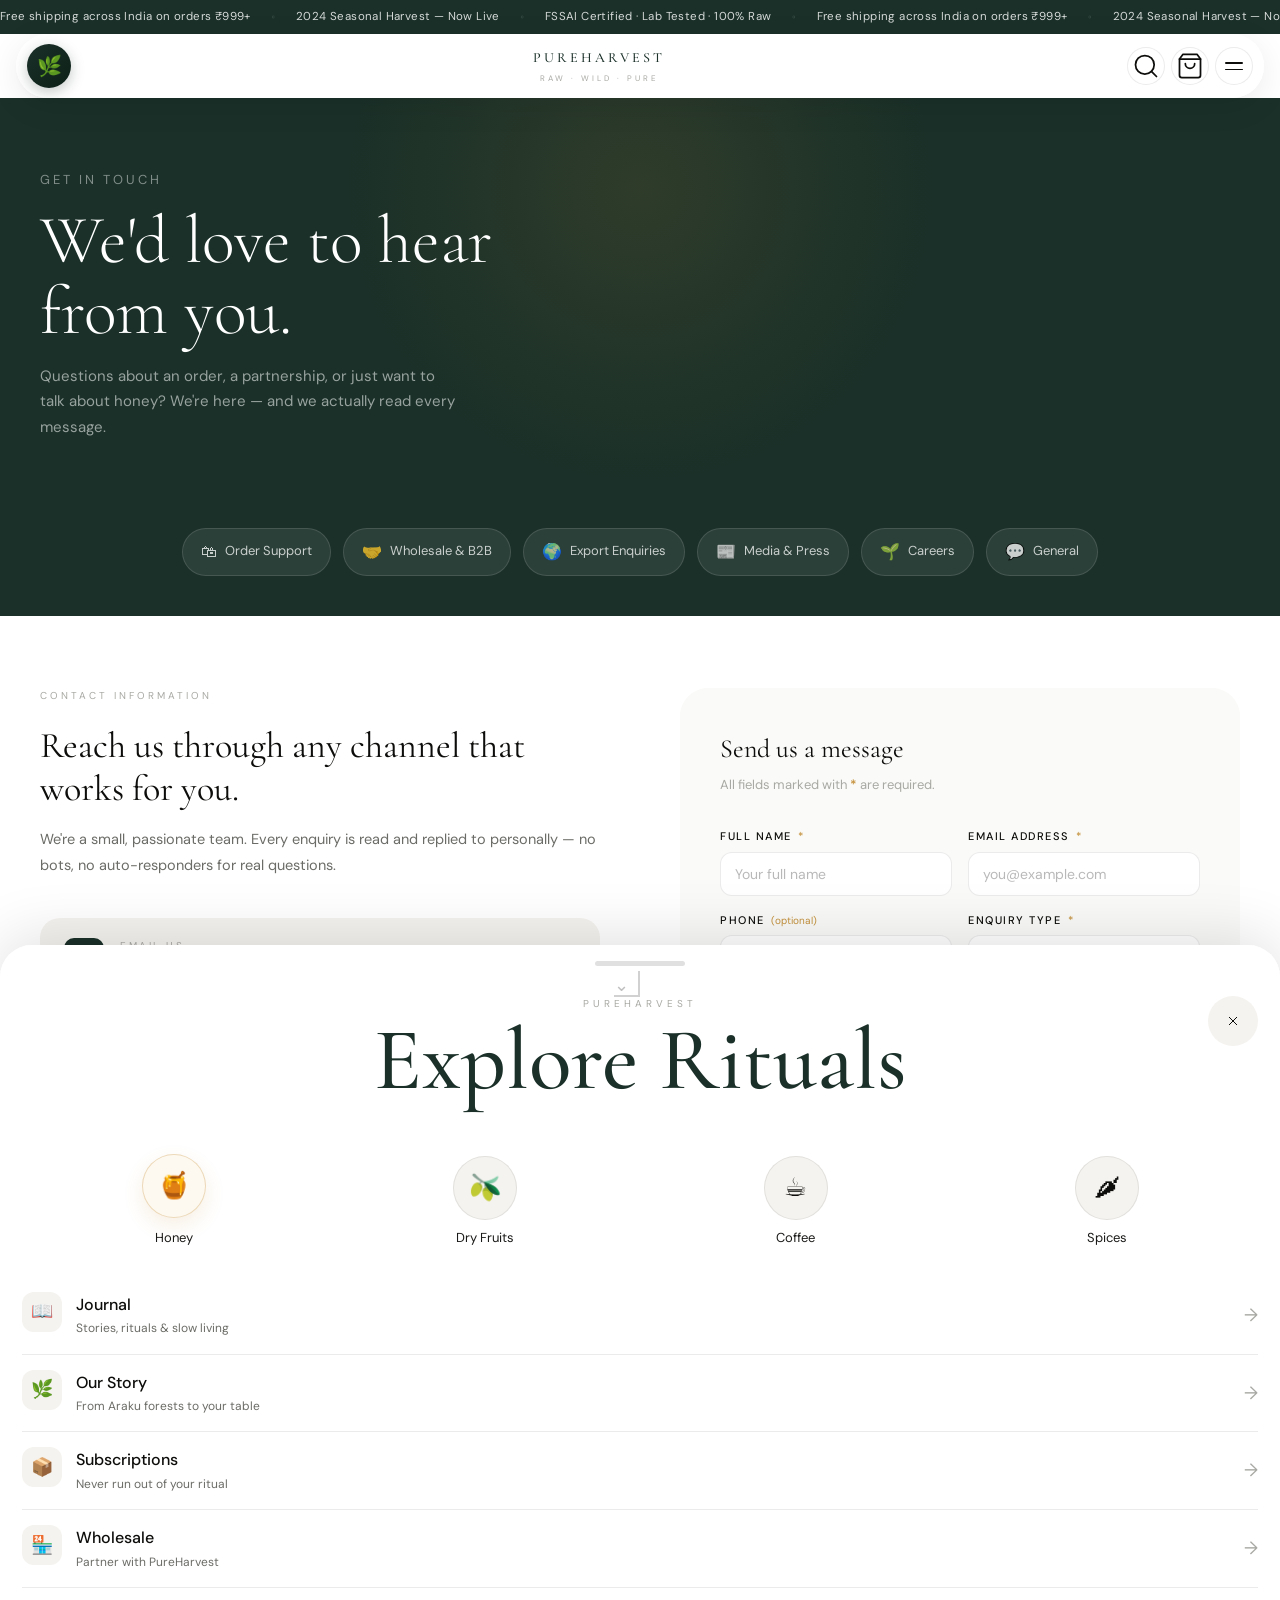
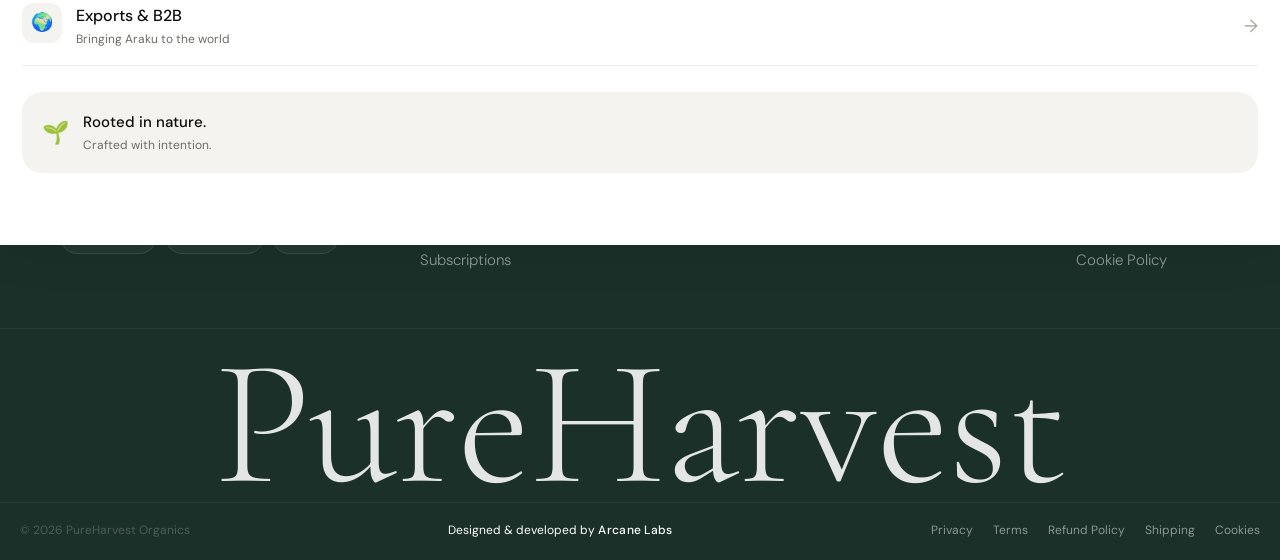
==== contact.html @ 2a529d3b "Add legal pages, contact page, and cookie policy with updated footer navigation - Added four compreh" ====
<!DOCTYPE html>
<html lang="en">
<head>
  <meta charset="UTF-8" />
  <meta name="viewport" content="width=device-width, initial-scale=1.0" />
  <title>Contact Us — PureHarvest Organics</title>
  <link rel="preconnect" href="https://fonts.googleapis.com" />
  <link rel="preconnect" href="https://fonts.gstatic.com" crossorigin />
  <link href="https://fonts.googleapis.com/css2?family=Cormorant+Garamond:ital,wght@0,300;0,400;0,500;0,600;1,300;1,400;1,500&family=DM+Sans:opsz,wght@9..40,300;9..40,400;9..40,500&display=swap" rel="stylesheet" />
  <link rel="stylesheet" href="style.css" />
  <style>
    /* ── Contact Page Styles ─────────────── */
    .contact-hero {
      background: var(--forest);
      padding: 72px 20px 0;
      overflow: hidden;
      position: relative;
    }
    .contact-hero::before {
      content: '';
      position: absolute;
      bottom: 0; left: 50%; transform: translateX(-50%);
      width: 600px; height: 600px;
      background: radial-gradient(circle, rgba(196,144,58,0.12) 0%, transparent 70%);
      pointer-events: none;
    }
    .contact-hero-inner {
      max-width: 580px;
      position: relative;
      z-index: 1;
    }
    .contact-hero-inner .eyebrow { color: rgba(255,255,255,0.45); margin-bottom: 14px; }
    .contact-hero-title {
      font-family: var(--serif);
      font-size: clamp(40px, 6vw, 68px);
      font-weight: 300;
      color: #fff;
      line-height: 1.05;
      margin-bottom: 16px;
    }
    .contact-hero-sub {
      font-size: 15px;
      color: rgba(255,255,255,0.55);
      line-height: 1.7;
      max-width: 420px;
      margin-bottom: 48px;
    }

    /* ── Body ──────────────────────────── */
    .contact-body {
      background: var(--white);
      padding: 72px 20px 100px;
    }
    .contact-layout {
      display: grid;
      grid-template-columns: 1fr 1fr;
      gap: 80px;
      align-items: start;
    }
    @media (max-width: 860px) {
      .contact-layout { grid-template-columns: 1fr; gap: 52px; }
    }

    /* ── Info Panel ────────────────────── */
    .contact-info { }
    .contact-info-label {
      font-size: 10px;
      letter-spacing: 3px;
      text-transform: uppercase;
      color: var(--muted);
      margin-bottom: 20px;
      font-family: var(--sans);
    }
    .contact-info-title {
      font-family: var(--serif);
      font-size: clamp(26px, 3.5vw, 36px);
      font-weight: 400;
      color: var(--dark);
      line-height: 1.2;
      margin-bottom: 16px;
    }
    .contact-info-desc {
      font-size: 14.5px;
      color: var(--gray);
      line-height: 1.8;
      margin-bottom: 40px;
    }

    .contact-cards { display: flex; flex-direction: column; gap: 16px; }
    .contact-card {
      display: flex;
      gap: 16px;
      align-items: flex-start;
      background: var(--warm);
      border-radius: var(--r-md);
      padding: 20px 24px;
    }
    .contact-card-icon {
      width: 40px; height: 40px;
      background: var(--forest);
      border-radius: 10px;
      display: flex; align-items: center; justify-content: center;
      font-size: 18px;
      flex-shrink: 0;
    }
    .contact-card-body { }
    .contact-card-label {
      font-size: 10px;
      letter-spacing: 2.5px;
      text-transform: uppercase;
      color: var(--muted);
      font-family: var(--sans);
      margin-bottom: 4px;
    }
    .contact-card-value {
      font-size: 14px;
      color: var(--dark);
      font-weight: 500;
      line-height: 1.5;
    }
    .contact-card-value a { color: var(--forest); }
    .contact-card-value a:hover { text-decoration: underline; }
    .contact-card-note {
      font-size: 12px;
      color: var(--muted);
      margin-top: 2px;
    }

    .contact-response-note {
      margin-top: 28px;
      padding: 16px 20px;
      background: rgba(196,144,58,0.08);
      border-left: 3px solid var(--honey);
      border-radius: 0 var(--r-sm) var(--r-sm) 0;
    }
    .contact-response-note p {
      font-size: 13px;
      color: var(--dark);
      line-height: 1.6;
    }

    /* ── Form Panel ────────────────────── */
    .contact-form-wrap {
      background: var(--off-white);
      border-radius: var(--r-lg);
      padding: 40px 40px;
    }
    @media (max-width: 520px) { .contact-form-wrap { padding: 28px 20px; } }

    .contact-form-title {
      font-family: var(--serif);
      font-size: 26px;
      font-weight: 400;
      color: var(--dark);
      margin-bottom: 6px;
    }
    .contact-form-subtitle {
      font-size: 13px;
      color: var(--muted);
      margin-bottom: 32px;
    }

    .form-row { display: grid; grid-template-columns: 1fr 1fr; gap: 16px; }
    @media (max-width: 520px) { .form-row { grid-template-columns: 1fr; } }

    .form-group { display: flex; flex-direction: column; gap: 6px; margin-bottom: 16px; }
    .form-group:last-of-type { margin-bottom: 0; }
    .form-label {
      font-size: 11px;
      letter-spacing: 1.5px;
      text-transform: uppercase;
      color: var(--dark);
      font-family: var(--sans);
      font-weight: 500;
    }
    .form-label span { color: var(--honey); margin-left: 2px; }
    .form-optional {
      font-size: 10px;
      color: var(--muted);
      text-transform: none;
      letter-spacing: 0;
      margin-left: 4px;
      font-weight: 400;
    }

    .form-input,
    .form-select,
    .form-textarea {
      width: 100%;
      background: #fff;
      border: 1.5px solid var(--border);
      border-radius: var(--r-sm);
      padding: 12px 14px;
      font-family: var(--sans);
      font-size: 14px;
      color: var(--dark);
      transition: border-color 0.2s, box-shadow 0.2s;
      outline: none;
      box-sizing: border-box;
      -webkit-appearance: none;
      appearance: none;
    }
    .form-input::placeholder,
    .form-textarea::placeholder { color: rgba(0,0,0,0.28); }
    .form-input:focus,
    .form-select:focus,
    .form-textarea:focus {
      border-color: var(--forest);
      box-shadow: 0 0 0 3px rgba(26,48,40,0.08);
    }
    .form-input.error,
    .form-select.error,
    .form-textarea.error {
      border-color: #c0392b;
      box-shadow: 0 0 0 3px rgba(192,57,43,0.08);
    }

    .form-select-wrap { position: relative; }
    .form-select-wrap::after {
      content: '▾';
      position: absolute;
      right: 14px; top: 50%; transform: translateY(-50%);
      color: var(--muted);
      font-size: 13px;
      pointer-events: none;
    }
    .form-select { padding-right: 36px; cursor: pointer; }

    .form-textarea { resize: vertical; min-height: 140px; line-height: 1.6; }

    .form-error-msg {
      font-size: 11.5px;
      color: #c0392b;
      margin-top: 2px;
      display: none;
    }
    .form-group.has-error .form-error-msg { display: block; }

    .form-submit-row {
      display: flex;
      align-items: center;
      justify-content: space-between;
      gap: 16px;
      margin-top: 28px;
      flex-wrap: wrap;
    }
    .form-privacy-note {
      font-size: 12px;
      color: var(--muted);
      line-height: 1.5;
      flex: 1;
    }
    .form-privacy-note a { color: var(--forest); }

    .btn-contact-submit {
      display: inline-flex;
      align-items: center;
      gap: 8px;
      background: var(--forest);
      color: #fff;
      border: none;
      border-radius: var(--r-pill);
      padding: 14px 28px;
      font-family: var(--sans);
      font-size: 13px;
      font-weight: 500;
      letter-spacing: 0.5px;
      cursor: pointer;
      transition: background 0.2s, transform 0.15s;
      white-space: nowrap;
    }
    .btn-contact-submit:hover { background: var(--forest-2); transform: translateY(-1px); }
    .btn-contact-submit:active { transform: translateY(0); }
    .btn-contact-submit:disabled { opacity: 0.6; cursor: not-allowed; transform: none; }

    /* ── Success State ─────────────────── */
    .contact-success {
      display: none;
      text-align: center;
      padding: 48px 20px;
    }
    .contact-success.visible { display: block; }
    .success-icon {
      width: 64px; height: 64px;
      background: rgba(26,48,40,0.08);
      border-radius: 50%;
      display: flex; align-items: center; justify-content: center;
      font-size: 28px;
      margin: 0 auto 20px;
    }
    .success-title {
      font-family: var(--serif);
      font-size: 28px;
      font-weight: 400;
      color: var(--dark);
      margin-bottom: 10px;
    }
    .success-sub {
      font-size: 14px;
      color: var(--gray);
      line-height: 1.7;
      max-width: 340px;
      margin: 0 auto 28px;
    }
    .btn-back-form {
      font-size: 13px;
      color: var(--forest);
      font-weight: 500;
      cursor: pointer;
      background: none;
      border: none;
      text-decoration: underline;
      font-family: var(--sans);
    }

    /* ── Enquiry Types Strip ───────────── */
    .enquiry-types {
      padding: 40px 20px;
      background: var(--forest);
    }
    .enquiry-types-inner {
      display: flex;
      gap: 12px;
      flex-wrap: wrap;
      justify-content: center;
    }
    .eq-chip {
      display: flex;
      align-items: center;
      gap: 8px;
      background: rgba(255,255,255,0.08);
      border: 1px solid rgba(255,255,255,0.12);
      border-radius: var(--r-pill);
      padding: 10px 18px;
      font-size: 13px;
      color: rgba(255,255,255,0.75);
      font-family: var(--sans);
    }
    .eq-chip span { font-size: 16px; }
  </style>
</head>
<body>

<!-- ANNOUNCEMENT BAR -->
<div class="ann-bar">
  <div class="ann-track">
    <span>Free shipping across India on orders ₹999+</span>
    <span class="ann-sep">◦</span>
    <span>2024 Seasonal Harvest — Now Live</span>
    <span class="ann-sep">◦</span>
    <span>FSSAI Certified · Lab Tested · 100% Raw</span>
    <span class="ann-sep">◦</span>
    <span>Free shipping across India on orders ₹999+</span>
    <span class="ann-sep">◦</span>
    <span>2024 Seasonal Harvest — Now Live</span>
    <span class="ann-sep">◦</span>
    <span>FSSAI Certified · Lab Tested · 100% Raw</span>
    <span class="ann-sep">◦</span>
  </div>
</div>

<!-- HEADER -->
<header class="site-header" id="siteHeader">
  <div class="header-shell">
    <div class="header-logo"><div class="logo-mark">🌿</div></div>
    <div class="header-brand">
      <a href="index.html"><p class="brand-name">PUREHARVEST</p></a>
      <span class="brand-tagline">RAW · WILD · PURE</span>
    </div>
    <div class="header-actions">
      <button class="hdr-btn" aria-label="Search">
        <svg width="28" height="28" viewBox="0 0 24 24" fill="none" stroke="currentColor" stroke-width="1.5" stroke-linecap="round" stroke-linejoin="round"><circle cx="11" cy="11" r="8"/><path d="M21 21l-4.35-4.35"/></svg>
      </button>
      <button class="hdr-btn cart-hdr-btn" aria-label="Cart">
        <svg width="28" height="28" viewBox="0 0 24 24" fill="none" stroke="currentColor" stroke-width="1.5" stroke-linecap="round" stroke-linejoin="round"><path d="M6 2L3 6v14a2 2 0 002 2h14a2 2 0 002-2V6l-3-4z"/><line x1="3" y1="6" x2="21" y2="6"/><path d="M16 10a4 4 0 01-8 0"/></svg>
        <span class="cart-dot"></span>
      </button>
      <button class="hdr-btn menu-hdr-btn" id="menuToggle" aria-label="Open menu">
        <div class="hlines"><span></span><span></span></div>
      </button>
    </div>
  </div>
</header>

<div class="menu-overlay" id="menuOverlay"></div>

<!-- SEARCH OVERLAY -->
<div class="search-overlay" id="searchOverlay">
  <div class="search-backdrop" id="searchBackdrop"></div>
  <div class="search-panel">
    <div class="search-inner">
      <input type="text" class="search-input" id="searchInput" placeholder="Search honey, coffee, spices..." autocomplete="off" />
      <button class="search-close" id="searchClose">✕</button>
    </div>
    <div class="search-results" id="searchResults"></div>
  </div>
</div>

<!-- CART SIDEBAR -->
<div class="cart-sidebar" id="cartSidebar">
  <div class="cart-backdrop" id="cartBackdrop"></div>
  <div class="cart-panel">
    <div class="cart-head">
      <h3 class="cart-title">Your Ritual</h3>
      <button class="cart-close" id="cartClose">✕</button>
    </div>
    <div class="cart-items" id="cartItems">
      <div class="cart-empty">
        <div class="cart-empty-icon">🌿</div>
        <p>Your basket is empty.</p>
        <p style="font-size:13px;color:var(--muted)">Add something from the harvest.</p>
      </div>
    </div>
    <div class="cart-foot">
      <div class="cart-total"><span>Total</span><span id="cartTotal">₹0</span></div>
      <button class="btn-primary btn-block" id="checkoutBtn">Proceed to Checkout →</button>
    </div>
  </div>
</div>

<!-- RITUAL DRAWER -->
<div id="ritualDrawer" class="ritual-drawer">
  <div class="drawer-grip"></div>
  <div class="drawer-head">
    <div><p class="drawer-eyebrow">PUREHARVEST</p><h2 class="drawer-title">Explore Rituals</h2></div>
    <button class="drawer-close" id="closeDrawer" aria-label="Close menu">
      <svg width="16" height="16" viewBox="0 0 24 24" fill="none" stroke="currentColor" stroke-width="1.5"><path d="M18 6L6 18M6 6l12 12"/></svg>
    </button>
  </div>
  <div class="drawer-orbs">
    <div class="orb orb-active"><div class="orb-ring">🍯</div><span>Honey</span></div>
    <div class="orb"><div class="orb-ring">🫒</div><span>Dry Fruits</span></div>
    <div class="orb"><div class="orb-ring">☕</div><span>Coffee</span></div>
    <div class="orb"><div class="orb-ring">🌶</div><span>Spices</span></div>
  </div>
  <nav class="drawer-nav">
    <a href="#" class="d-link"><div class="d-link-l"><div class="d-icon">📖</div><div><p class="d-link-name">Journal</p><p class="d-link-sub">Stories, rituals &amp; slow living</p></div></div><span class="d-arrow">→</span></a>
    <a href="index.html#story" class="d-link"><div class="d-link-l"><div class="d-icon">🌿</div><div><p class="d-link-name">Our Story</p><p class="d-link-sub">From Araku forests to your table</p></div></div><span class="d-arrow">→</span></a>
    <a href="index.html#subscriptions" class="d-link"><div class="d-link-l"><div class="d-icon">📦</div><div><p class="d-link-name">Subscriptions</p><p class="d-link-sub">Never run out of your ritual</p></div></div><span class="d-arrow">→</span></a>
    <a href="#" class="d-link"><div class="d-link-l"><div class="d-icon">🏪</div><div><p class="d-link-name">Wholesale</p><p class="d-link-sub">Partner with PureHarvest</p></div></div><span class="d-arrow">→</span></a>
    <a href="index.html#b2b" class="d-link"><div class="d-link-l"><div class="d-icon">🌍</div><div><p class="d-link-name">Exports &amp; B2B</p><p class="d-link-sub">Bringing Araku to the world</p></div></div><span class="d-arrow">→</span></a>
  </nav>
  <div class="drawer-foot-card">
    <span class="dfc-icon">🌱</span>
    <div><p class="dfc-title">Rooted in nature.</p><p class="dfc-sub">Crafted with intention.</p></div>
  </div>
</div>


<!-- ── HERO ───────────────────────── -->
<section class="contact-hero">
  <div class="section-wrap">
    <div class="contact-hero-inner">
      <p class="eyebrow">Get In Touch</p>
      <h1 class="contact-hero-title">We'd love to hear from you.</h1>
      <p class="contact-hero-sub">Questions about an order, a partnership, or just want to talk about honey? We're here — and we actually read every message.</p>
    </div>
  </div>
</section>

<!-- ── ENQUIRY TYPE CHIPS ──────────── -->
<div class="enquiry-types">
  <div class="enquiry-types-inner">
    <div class="eq-chip"><span>🛍</span> Order Support</div>
    <div class="eq-chip"><span>🤝</span> Wholesale &amp; B2B</div>
    <div class="eq-chip"><span>🌍</span> Export Enquiries</div>
    <div class="eq-chip"><span>📰</span> Media &amp; Press</div>
    <div class="eq-chip"><span>🌱</span> Careers</div>
    <div class="eq-chip"><span>💬</span> General</div>
  </div>
</div>


<!-- ── CONTACT BODY ───────────────── -->
<div class="contact-body">
  <div class="section-wrap contact-layout">

    <!-- LEFT: Info -->
    <div class="contact-info">
      <p class="contact-info-label">Contact Information</p>
      <h2 class="contact-info-title">Reach us through any channel that works for you.</h2>
      <p class="contact-info-desc">We're a small, passionate team. Every enquiry is read and replied to personally — no bots, no auto-responders for real questions.</p>

      <div class="contact-cards">
        <div class="contact-card">
          <div class="contact-card-icon">📧</div>
          <div class="contact-card-body">
            <p class="contact-card-label">Email Us</p>
            <p class="contact-card-value"><a href="mailto:support@pureharvest.com">support@pureharvest.com</a></p>
            <p class="contact-card-note">For orders, shipping &amp; general questions</p>
          </div>
        </div>
        <div class="contact-card">
          <div class="contact-card-icon">🤝</div>
          <div class="contact-card-body">
            <p class="contact-card-label">Business &amp; Wholesale</p>
            <p class="contact-card-value"><a href="mailto:b2b@pureharvest.com">b2b@pureharvest.com</a></p>
            <p class="contact-card-note">Wholesale, B2B, export &amp; distribution enquiries</p>
          </div>
        </div>
        <div class="contact-card">
          <div class="contact-card-icon">📍</div>
          <div class="contact-card-body">
            <p class="contact-card-label">Our Location</p>
            <p class="contact-card-value">Araku Valley, Visakhapatnam<br/>Andhra Pradesh, India</p>
            <p class="contact-card-note">Sourced from the Eastern Ghats</p>
          </div>
        </div>
        <div class="contact-card">
          <div class="contact-card-icon">🕐</div>
          <div class="contact-card-body">
            <p class="contact-card-label">Support Hours</p>
            <p class="contact-card-value">Mon – Sat · 10 AM – 6 PM IST</p>
            <p class="contact-card-note">Closed Sundays &amp; national holidays</p>
          </div>
        </div>
      </div>

      <div class="contact-response-note">
        <p>⏱ <strong>Response time:</strong> We aim to respond to all enquiries within <strong>24–48 business hours</strong>. For urgent order issues, please include your order number in the subject line.</p>
      </div>
    </div>

    <!-- RIGHT: Form -->
    <div class="contact-form-wrap">
      <div id="contactFormArea">
        <h3 class="contact-form-title">Send us a message</h3>
        <p class="contact-form-subtitle">All fields marked with <span style="color:var(--honey);font-weight:600">*</span> are required.</p>

        <form id="contactForm" novalidate>

          <div class="form-row">
            <div class="form-group" id="fg-name">
              <label class="form-label" for="contactName">Full Name <span>*</span></label>
              <input type="text" id="contactName" class="form-input" placeholder="Your full name" autocomplete="name" />
              <span class="form-error-msg">Please enter your name.</span>
            </div>
            <div class="form-group" id="fg-email">
              <label class="form-label" for="contactEmail">Email Address <span>*</span></label>
              <input type="email" id="contactEmail" class="form-input" placeholder="you@example.com" autocomplete="email" />
              <span class="form-error-msg">Please enter a valid email.</span>
            </div>
          </div>

          <div class="form-row">
            <div class="form-group" id="fg-phone">
              <label class="form-label" for="contactPhone">Phone <span class="form-optional">(optional)</span></label>
              <input type="tel" id="contactPhone" class="form-input" placeholder="+91 98765 43210" autocomplete="tel" />
            </div>
            <div class="form-group" id="fg-type">
              <label class="form-label" for="contactType">Enquiry Type <span>*</span></label>
              <div class="form-select-wrap">
                <select id="contactType" class="form-select">
                  <option value="" disabled selected>Select a topic</option>
                  <option value="order">Order Support</option>
                  <option value="general">General Enquiry</option>
                  <option value="wholesale">Wholesale / Bulk</option>
                  <option value="b2b">B2B &amp; Export</option>
                  <option value="subscription">Subscription Help</option>
                  <option value="media">Media &amp; Press</option>
                  <option value="careers">Careers</option>
                  <option value="other">Other</option>
                </select>
              </div>
              <span class="form-error-msg">Please select an enquiry type.</span>
            </div>
          </div>

          <div class="form-group" id="fg-subject">
            <label class="form-label" for="contactSubject">Subject <span>*</span></label>
            <input type="text" id="contactSubject" class="form-input" placeholder="Brief subject of your message" />
            <span class="form-error-msg">Please enter a subject.</span>
          </div>

          <div class="form-group" id="fg-message">
            <label class="form-label" for="contactMessage">Message <span>*</span></label>
            <textarea id="contactMessage" class="form-textarea" placeholder="Tell us more — the more detail you share, the better we can help you."></textarea>
            <span class="form-error-msg">Please enter your message.</span>
          </div>

          <!-- Order number field — shown conditionally -->
          <div class="form-group" id="fg-order" style="display:none">
            <label class="form-label" for="contactOrder">Order Number <span class="form-optional">(if applicable)</span></label>
            <input type="text" id="contactOrder" class="form-input" placeholder="e.g. PH-20260526-001" />
          </div>

          <div class="form-submit-row">
            <p class="form-privacy-note">By submitting, you agree to our <a href="privacy.html">Privacy Policy</a>. We'll only use your details to respond to your enquiry.</p>
            <button type="submit" class="btn-contact-submit" id="submitBtn">
              Send Message
              <svg width="14" height="14" viewBox="0 0 24 24" fill="none" stroke="currentColor" stroke-width="2" stroke-linecap="round" stroke-linejoin="round"><path d="M22 2L11 13M22 2L15 22 11 13 2 9l20-7z"/></svg>
            </button>
          </div>

        </form>
      </div>

      <!-- Success State -->
      <div class="contact-success" id="contactSuccess">
        <div class="success-icon">🌿</div>
        <h3 class="success-title">Message received.</h3>
        <p class="success-sub">Thank you for reaching out. We'll get back to you within 24–48 business hours at the email you provided.</p>
        <button class="btn-back-form" id="backToForm">Send another message</button>
      </div>
    </div>

  </div>
</div>


<!-- FOOTER -->
<footer class="footer">
  <div class="section-wrap footer-inner">
    <div class="footer-top">
      <div class="footer-brand">
        <span class="footer-origin">Est. 2018 · Araku Valley, India</span>
        <p class="footer-desc">Raw forest honey crafted for slower mornings, mindful rituals, and intentional living. From the valley to the world.</p>
        <div class="footer-socials"><a href="#">Instagram</a><a href="#">WhatsApp</a><a href="#">Email</a></div>
      </div>
      <div class="footer-cols">
        <div class="footer-col"><h4>Shop</h4><a href="index.html#honey">Honey</a><a href="#">Dry Fruits</a><a href="#">Coffee</a><a href="#">Spices</a><a href="index.html#subscriptions">Subscriptions</a></div>
        <div class="footer-col"><h4>Discover</h4><a href="#">Our Story</a><a href="#">Journal</a><a href="#">Rituals</a><a href="#">Sustainability</a></div>
        <div class="footer-col"><h4>Business</h4><a href="#">Wholesale</a><a href="#">Exports</a><a href="#">Partner With Us</a><a href="#">Catalogue</a></div>
        <div class="footer-col"><h4>Support</h4><a href="shipping.html">Shipping</a><a href="refund.html">Returns</a><a href="#">FAQs</a><a href="contact.html">Contact</a></div>
        <div class="footer-col"><h4>Legal</h4><a href="privacy.html">Privacy Policy</a><a href="terms.html">Terms &amp; Conditions</a><a href="refund.html">Refund Policy</a><a href="shipping.html">Shipping Policy</a><a href="cookie.html">Cookie Policy</a></div>
      </div>
    </div>
  </div>
  <div class="footer-wordmark-wrap"><p class="footer-wordmark">PureHarvest</p></div>
  <div class="footer-bottom-bar">
    <p>© 2026 PureHarvest Organics</p>
    <p class="footer-credit">Designed &amp; developed by <span id="arcaneText">Arcane Labs</span></p>
    <div class="footer-legal">
      <a href="privacy.html">Privacy</a>
      <a href="terms.html">Terms</a>
      <a href="refund.html">Refund Policy</a>
      <a href="shipping.html">Shipping</a>
      <a href="cookie.html">Cookies</a>
    </div>
  </div>
</footer>

<script src="script.js"></script>
<script>
  // Show order number field when "Order Support" is selected
  const typeSelect = document.getElementById('contactType');
  const orderGroup = document.getElementById('fg-order');
  typeSelect.addEventListener('change', () => {
    orderGroup.style.display = typeSelect.value === 'order' ? 'flex' : 'none';
  });

  // Form validation + submit
  const form = document.getElementById('contactForm');
  const formArea = document.getElementById('contactFormArea');
  const successEl = document.getElementById('contactSuccess');
  const submitBtn = document.getElementById('submitBtn');

  const required = [
    { id: 'contactName',    fg: 'fg-name',    check: v => v.trim().length >= 2 },
    { id: 'contactEmail',   fg: 'fg-email',   check: v => /^[^\s@]+@[^\s@]+\.[^\s@]+$/.test(v.trim()) },
    { id: 'contactType',    fg: 'fg-type',    check: v => v !== '' },
    { id: 'contactSubject', fg: 'fg-subject', check: v => v.trim().length >= 3 },
    { id: 'contactMessage', fg: 'fg-message', check: v => v.trim().length >= 10 },
  ];

  required.forEach(({ id }) => {
    document.getElementById(id).addEventListener('input', () => clearError(id));
    document.getElementById(id).addEventListener('change', () => clearError(id));
  });

  function clearError(id) {
    const el = document.getElementById(id);
    el.classList.remove('error');
    el.closest('.form-group').classList.remove('has-error');
  }

  form.addEventListener('submit', e => {
    e.preventDefault();
    let valid = true;
    required.forEach(({ id, fg, check }) => {
      const el = document.getElementById(id);
      if (!check(el.value)) {
        el.classList.add('error');
        document.getElementById(fg).classList.add('has-error');
        valid = false;
      }
    });
    if (!valid) return;

    submitBtn.disabled = true;
    submitBtn.textContent = 'Sending…';

    // Simulate network delay — replace with real fetch() when backend is ready
    setTimeout(() => {
      formArea.style.display = 'none';
      successEl.classList.add('visible');
    }, 900);
  });

  document.getElementById('backToForm').addEventListener('click', () => {
    form.reset();
    orderGroup.style.display = 'none';
    submitBtn.disabled = false;
    submitBtn.innerHTML = 'Send Message <svg width="14" height="14" viewBox="0 0 24 24" fill="none" stroke="currentColor" stroke-width="2" stroke-linecap="round" stroke-linejoin="round"><path d="M22 2L11 13M22 2L15 22 11 13 2 9l20-7z"/></svg>';
    successEl.classList.remove('visible');
    formArea.style.display = 'block';
  });
</script>
</body>
</html>
---- style.css ----
/* ==============================
   CSS CUSTOM PROPERTIES
============================== */
:root {
  --white:      #ffffff;
  --off-white:  #fafaf8;
  --warm:       #f5f3ef;
  --dark:       #0d0d0b;
  --dark-2:     #1a1a18;
  --gray:       #6b6b67;
  --muted:      #a8a8a4;
  --border:     rgba(0,0,0,0.08);
  --border-md:  rgba(0,0,0,0.13);
  --honey:      #c4903a;
  --honey-dk:   #a07828;
  --honey-lt:   #fef9f0;
  --forest:     #1a3028;
  --forest-2:   #0d2018;
  --serif:      'Cormorant Garamond', Georgia, serif;
  --sans:       'DM Sans', system-ui, -apple-system, sans-serif;
  --r-sm:  12px;
  --r-md:  20px;
  --r-lg:  28px;
  --r-xl:  36px;
  --r-pill: 999px;
  --ease:  0.3s ease;
  --max:   1200px;
}

/* ==============================
   RESET
============================== */
*, *::before, *::after { margin: 0; padding: 0; box-sizing: border-box; }

html { scroll-behavior: smooth; -webkit-font-smoothing: antialiased; overflow-x: hidden; }

body {
  background: var(--white);
  color: var(--dark);
  font-family: var(--sans);
  font-size: 16px;
  line-height: 1.6;
  overflow-x: hidden;
}

img { display: block; max-width: 100%; }
a  { text-decoration: none; color: inherit; }
button { cursor: pointer; border: none; background: none; font-family: inherit; }

/* ==============================
   SCROLL REVEAL
============================== */
[data-reveal] {
  opacity: 0;
  transform: translateY(36px);
  transition: opacity 0.75s ease, transform 0.75s ease;
}
[data-reveal="fade"] { transform: translateY(0) scale(0.97); }
[data-reveal].in-view { opacity: 1; transform: translateY(0) scale(1); }
[data-delay="100"] { transition-delay: 0.1s; }
[data-delay="200"] { transition-delay: 0.2s; }
[data-delay="300"] { transition-delay: 0.3s; }

/* ==============================
   SECTION WRAPPER
============================== */
.section-wrap { max-width: var(--max); margin: 0 auto; }

/* ==============================
   SHARED TYPOGRAPHY
============================== */
.eyebrow {
  font-size: 11px;
  letter-spacing: 3px;
  text-transform: uppercase;
  color: var(--muted);
  margin-bottom: 16px;
  font-family: var(--sans);
}

.section-h2 {
  font-family: var(--serif);
  font-size: clamp(36px, 6vw, 56px);
  font-weight: 400;
  color: var(--dark);
  line-height: 1;
}

.view-all-link {
  font-size: 13px;
  color: var(--gray);
  font-weight: 500;
  transition: color var(--ease);
}
.view-all-link:hover { color: var(--dark); }

.underline-link {
  font-size: 14px;
  color: var(--forest);
  font-weight: 500;
  border-bottom: 1px solid rgba(26,48,40,0.4);
  padding-bottom: 2px;
  display: inline-block;
  transition: opacity var(--ease);
}
.underline-link:hover { opacity: 0.65; }

/* ==============================
   SHARED BUTTONS
============================== */
.btn-primary {
  display: inline-flex;
  align-items: center;
  justify-content: center;
  background: var(--forest);
  color: #fff;
  padding: 16px 28px;
  border-radius: var(--r-pill);
  font-size: 15px;
  font-weight: 500;
  font-family: var(--sans);
  transition: background var(--ease), transform var(--ease);
  border: none;
  cursor: pointer;
}
.btn-primary:hover { background: var(--forest-2); transform: translateY(-1px); }

.btn-ghost {
  display: inline-flex;
  align-items: center;
  justify-content: center;
  background: transparent;
  color: var(--dark);
  padding: 16px 28px;
  border-radius: var(--r-pill);
  font-size: 15px;
  font-weight: 500;
  border: 1px solid var(--border-md);
  transition: background var(--ease);
  cursor: pointer;
}
.btn-ghost:hover { background: var(--warm); }

.btn-block { width: 100%; padding: 18px; font-size: 16px; border-radius: var(--r-lg); }

/* B2B inverse buttons */
.btn-inv-p {
  display: inline-flex; align-items: center;
  background: #f7f1e7; color: var(--forest);
  padding: 15px 24px; border-radius: var(--r-pill);
  font-size: 14px; font-weight: 500; font-family: var(--sans);
  transition: background var(--ease);
}
.btn-inv-p:hover { background: #fff; }

.btn-inv-g {
  display: inline-flex; align-items: center;
  background: transparent; color: rgba(255,255,255,0.8);
  padding: 15px 24px; border-radius: var(--r-pill);
  font-size: 14px; font-weight: 500; font-family: var(--sans);
  border: 1px solid rgba(255,255,255,0.2);
  transition: background var(--ease);
}
.btn-inv-g:hover { background: rgba(255,255,255,0.08); }

/* ==============================
   ANNOUNCEMENT BAR
============================== */
.ann-bar {
  width: 100%;
  background: var(--forest);
  color: rgba(255,255,255,0.82);
  font-size: 11.5px;
  letter-spacing: 0.4px;
  overflow: hidden;
  height: 34px;
  display: flex;
  align-items: center;
}
.ann-track {
  display: flex;
  align-items: center;
  gap: 20px;
  white-space: nowrap;
  animation: annScroll 22s linear infinite;
  will-change: transform;
}
.ann-sep { color: rgba(255,255,255,0.35); font-size: 8px; }
@keyframes annScroll {
  0%   { transform: translateX(0); }
  100% { transform: translateX(-50%); }
}

/* ==============================
   FLOATING HEADER
============================== */
.site-header {
  position: sticky;
  top: 12px;
  width: 100%;
  padding: 0 16px;
  z-index: 9999;
  transition: top 0.35s ease;
}
.site-header.hidden { top: -100px; }

.header-shell {
  height: 64px;
  border-radius: var(--r-pill);
  background: rgba(255,255,255,0.88);
  backdrop-filter: blur(24px);
  -webkit-backdrop-filter: blur(24px);
  border: 1px solid rgba(255,255,255,0.72);
  display: flex;
  align-items: center;
  justify-content: space-between;
  padding: 0 10px;
  box-shadow: 0 8px 32px rgba(0,0,0,0.08), inset 0 1px 0 rgba(255,255,255,0.9);
}

.logo-mark {
  width: 44px; height: 44px;
  border-radius: 50%;
  background: linear-gradient(135deg, var(--forest), var(--forest-2));
  display: flex; align-items: center; justify-content: center;
  font-size: 20px;
  box-shadow: 0 4px 14px rgba(14,38,26,0.25);
}

.header-brand { flex: 1; text-align: center; }
.brand-name {
  font-size: 14px; letter-spacing: 3px; color: var(--forest);
  font-weight: 500; font-family: var(--serif); margin-bottom: 2px;
}
.brand-tagline { font-size: 8px; letter-spacing: 3px; color: var(--muted); display: block; }

.header-actions { display: flex; align-items: center; gap: 6px; }

.hdr-btn {
  width: 38px; height: 38px;
  border-radius: 50%;
  background: rgba(255,255,255,0.7);
  border: 1px solid var(--border);
  display: flex; align-items: center; justify-content: center;
  color: var(--dark);
  position: relative;
  transition: background var(--ease);
}
.hdr-btn:hover { background: var(--forest); color: white; }
.hdr-btn:hover svg { stroke: white; }

.cart-dot {
  position: absolute; top: -3px; right: -2px;
  width: 16px; height: 16px; border-radius: 50%;
  background: var(--forest); color: white;
  font-size: 9px; font-weight: 500;
  display: flex; align-items: center; justify-content: center;
}

.hlines { display: flex; flex-direction: column; gap: 5px; }
.hlines span {
  width: 18px; height: 1.5px;
  background: var(--dark); border-radius: var(--r-pill);
  transition: transform var(--ease); display: block;
}
.menu-hdr-btn.active .hlines span:first-child { transform: rotate(45deg) translateY(4.5px); }
.menu-hdr-btn.active .hlines span:last-child  { transform: rotate(-45deg) translateY(-4.5px); }

/* ==============================
   MENU OVERLAY
============================== */
.menu-overlay {
  position: fixed; inset: 0;
  background: rgba(0,0,0,0.28);
  backdrop-filter: blur(4px);
  opacity: 0; visibility: hidden;
  transition: 0.35s ease;
  z-index: 9998;
}
.menu-overlay.active { opacity: 1; visibility: visible; }

/* ==============================
   RITUAL DRAWER
============================== */
/* ==============================
   MOBILE FULLSCREEN DRAWER
============================== */

@media (max-width: 768px) {

  .ritual-drawer {

    position: fixed;

    left: 0;
    right: 0;
    top: 0;
    bottom: 0;
    width: 100%;
    min-height: 100dvh;
    background: var(--white);
    padding: 16px 22px 
    calc(140px + env(safe-area-inset-bottom));
    border-radius: 0;
    z-index: 99999;
    overflow-y: auto;
    overflow-x: hidden;
    -webkit-overflow-scrolling: touch;
    transform: translateY(105%);
    transition: transform 0.45s cubic-bezier(0.32,0.72,0,1);
    will-change: transform;
    overscroll-behavior: contain;
    display: flex;
    flex-direction: column;

  }

}

.ritual-drawer {
  position: fixed;
  left: 0; right: 0; bottom: 0;
  height: 100dvh;
  background: var(--white);
  padding: 16px 22px 40px;
  border-radius: 32px 32px 0 0;
  z-index: 99999;
  overflow-y: auto;
  transform: translateY(105%);
  transition: transform 0.45s cubic-bezier(0.32,0.72,0,1);
  box-shadow: 0 -8px 60px rgba(0,0,0,0.12);
}
.ritual-drawer.active { transform: translateY(0); }

.drawer-grip {
  width: 80px; height: 4px;
  border-radius: var(--r-pill); background: rgba(0,0,0,0.1);
  margin: 0 auto 24px;
  position: relative;
}

/* GESTURE INDICATOR */

.drawer-grip::after {

  content: "";
  position: absolute;
  width: 26px;
  height: 26px;
  border-right: 2px solid rgba(0,0,0,0.18);
  border-bottom: 2px solid rgba(0,0,0,0.18);
  transform:
  rotate(45deg);

  left: 50%;
  top: 18px;

  margin-left: -13px;

  animation:
  dragTutorial 1.8s infinite;

}

/* ANIMATION */

@keyframes dragTutorial {

  0% {

    opacity: 0;

    transform:

    translateY(-6px)

    rotate(45deg);

  }

  40% {

    opacity: 1;

  }

  100% {

    opacity: 0;

    transform:

    translateY(12px)

    rotate(45deg);

  }

}

.hide-hint::after {

  display: none;

}
.drawer-head {
  display: flex;
  position: relative;
  flex-direction: column;
  align-items: center; 
  margin-bottom: 55px;
  text-align: center;
}

.drawer-eyebrow { 
  font-size: 10px; 
  letter-spacing: 4px; 
  color: var(--muted); 
  margin-bottom: 8px; 
}
.drawer-title {
  font-family: var(--serif); 
  font-size: clamp(48px, 8vw, 88px);
  line-height: 0.92; 
  color: var(--forest); 
  font-weight: 500;
  text-align: center;
  width: 100%;
}

.drawer-close {
  width: 50px; 
  height: 50px; 
  border-radius: 50%;
  background: var(--warm); 
  display: flex;
  align-items: center; 
  justify-content: center;
  color: var(--dark); 
  flex-shrink: 0;
  transition: background var(--ease);
  position: absolute;
  top:0;
  right:0;
}
.drawer-close:hover { background: rgba(0,0,0,0.07); }

.drawer-orbs {
  display: flex; justify-content: space-between;
  gap: 8px; margin-bottom: 28px;
}
.orb { flex: 1; display: flex; flex-direction: column; align-items: center; gap: 8px; }
.orb-ring {
  width: 64px; height: 64px; border-radius: 50%;
  background: var(--warm); border: 1px solid var(--border);
  display: flex; align-items: center; justify-content: center;
  font-size: 26px; transition: var(--ease);
}
.orb-active .orb-ring {
  background: var(--honey-lt);
  border-color: rgba(196,144,58,0.3);
  transform: translateY(-2px);
  box-shadow: 0 8px 20px rgba(196,144,58,0.14);
}
.orb span { font-size: 13px; color: var(--dark-2); }

.drawer-nav { 
  display: flex; 
  flex-direction: column;
  padding-bottom: env(safe-area-inset-bottom, 120px);
  flex: 1;
}
.d-link {
  display: flex; align-items: center; justify-content: space-between;
  padding: 15px 0; border-bottom: 1px solid var(--border); color: var(--dark);
  transition: opacity var(--ease);
}
.d-link:hover { opacity: 0.7; }
.d-link-l { display: flex; align-items: flex-start; gap: 14px; }
.d-icon {
  width: 40px; height: 40px; border-radius: 12px;
  background: var(--warm); display: flex; align-items: center;
  justify-content: center; font-size: 18px; flex-shrink: 0;
}
.d-link-name { font-size: 16px; font-weight: 500; color: var(--dark); margin-bottom: 2px; }
.d-link-sub  { font-size: 12px; color: var(--gray); }
.d-arrow     { font-size: 18px; color: var(--muted); }

.drawer-foot-card {
  display: flex; 
  align-items: center; 
  gap: 14px;
  margin-top: 26px;
  margin-bottom: 120px; 
  background: var(--warm);
  border-radius: var(--r-md); 
  padding: 18px 20px;
  flex-shrink: 0;
}

.dfc-icon  { font-size: 22px; }
.dfc-title { font-size: 15px; font-weight: 500; color: var(--dark); margin-bottom: 2px; }
.dfc-sub   { font-size: 12px; color: var(--gray); }

/* ==============================
   HERO
============================== */
.hero {
  background: var(--white);
  display: flex; align-items: center;
  padding: 60px 20px 48px;
}
.hero-inner {
  max-width: var(--max); margin: 0 auto; width: 100%;
  display: flex; flex-direction: column; gap: 32px;
}
@media (min-width: 768px) {
  .hero { padding: 80px 20px 60px; }
  .hero-inner { flex-direction: row; align-items: center; gap: 64px; }
  .hero-left  { flex: 1; }
  .hero-right { flex: 1; display: flex; justify-content: center; }
}

.hero-origin {
  display: flex; align-items: center; gap: 8px;
  font-size: 11px; letter-spacing: 2px; color: var(--gray);
  text-transform: uppercase; margin-bottom: 24px;
}
.origin-dot {
  width: 7px; height: 7px; border-radius: 50%;
  background: var(--honey); display: inline-block; flex-shrink: 0;
}

.hero-h1 {
  font-family: var(--serif);
  font-size: clamp(58px, 11vw, 100px);
  line-height: 0.9;
  color: var(--dark);
  font-weight: 400;
  margin-bottom: 28px;
  letter-spacing: -1px;
}
.hero-h1 em { font-style: italic; color: var(--honey); }

.hero-p {
  font-size: 17px; line-height: 1.8; color: var(--gray);
  margin-bottom: 36px; max-width: 460px;
}
.hero-ctas { display: flex; flex-wrap: wrap; gap: 12px; margin-bottom: 32px; }

.hero-badges { display: flex; flex-wrap: wrap; gap: 8px; }
.trust-pill {
  font-size: 12px; color: var(--gray);
  background: var(--warm); border: 1px solid var(--border);
  padding: 6px 14px; border-radius: var(--r-pill);
}

/* HERO VISUAL */
.hero-visual {
  position: relative; width: 320px; height: 380px;
}
.honey-sphere {
  width: 260px; height: 300px;
  border-radius: 50% 50% 42% 42%;
  background: radial-gradient(ellipse at 35% 28%, #f7e070, #d49838, #9a6018);
  position: absolute;
  top: 50%; left: 50%;
  transform: translate(-50%, -50%);
  animation: sphereFloat 7s ease-in-out infinite;
  box-shadow: 0 32px 80px rgba(196,144,58,0.28), 0 0 0 1px rgba(196,144,58,0.1);
}
.sphere-glow {
  width: 220px; height: 120px;
  background: radial-gradient(ellipse, rgba(196,144,58,0.22), transparent 70%);
  position: absolute;
  bottom: 10px; left: 50%;
  transform: translateX(-50%);
  filter: blur(24px);
  animation: sphereFloat 7s ease-in-out infinite;
}
@keyframes sphereFloat {
  0%,100% { transform: translate(-50%,-50%); }
  50%      { transform: translate(-50%, calc(-50% - 14px)); }
}
.sphere-label {
  position: absolute; top: 18px; left: 50%;
  transform: translateX(-50%);
  font-size: 9px; letter-spacing: 4px;
  color: rgba(255,255,255,0.8); white-space: nowrap;
  font-weight: 500;
}
.float-card {
  position: absolute; bottom: 16px; right: -16px;
  background: var(--white); border: 1px solid var(--border);
  border-radius: 20px; padding: 14px 18px;
  display: flex; align-items: center; gap: 12px;
  box-shadow: 0 8px 32px rgba(0,0,0,0.08);
  min-width: 188px;
}
.live-dot {
  width: 8px; height: 8px; border-radius: 50%;
  background: #22c55e; flex-shrink: 0;
  animation: livePulse 2.4s ease-in-out infinite;
}
@keyframes livePulse {
  0%,100% { box-shadow: 0 0 0 0 rgba(34,197,94,0.4); }
  50%      { box-shadow: 0 0 0 6px rgba(34,197,94,0); }
}
.fc-name   { font-size: 10px; font-weight: 600; letter-spacing: 1px; color: var(--dark); margin-bottom: 2px; text-transform: uppercase; }
.fc-detail { font-size: 13px; color: var(--gray); }
.decor-ring {
  position: absolute; top: -24px; right: -24px;
  width: 120px; height: 120px; border-radius: 50%;
  border: 1px solid rgba(196,144,58,0.18);
}

/* ==============================
   MARQUEE
============================== */
.marquee-wrap {
  border-top: 1px solid var(--border); border-bottom: 1px solid var(--border);
  background: var(--off-white); overflow: hidden; padding: 16px 0;
}
.marquee-reel {
  display: flex; width: max-content;
  animation: marqueeScroll 30s linear infinite;
}
.marquee-reel:hover { animation-play-state: paused; }
.marquee-row {
  display: flex; align-items: center; gap: 26px;
  padding-right: 26px; white-space: nowrap;
}
.marquee-row span { font-size: 12.5px; letter-spacing: 1.5px; color: var(--gray); text-transform: uppercase; }
.m-sep { color: var(--honey) !important; font-size: 9px !important; }
@keyframes marqueeScroll {
  0%   { transform: translateX(0); }
  100% { transform: translateX(-50%); }
}

/* ==============================
   BRAND MISSION (The Act style)
============================== */
.mission {
  padding: 80px 20px;
  background: var(--white);
  border-top: 1px solid var(--border);
  border-bottom: 1px solid var(--border);
}
.mission-inner {
  display: flex; flex-direction: column; gap: 28px;
}
@media (min-width: 768px) {
  .mission-inner { flex-direction: row; gap: 80px; align-items: flex-start; }
  .mission-col-label { flex-shrink: 0; padding-top: 4px; }
  .mission-col-content { flex: 1; }
}
.mission-statement {
  font-family: var(--serif);
  font-size: clamp(22px, 3.5vw, 30px);
  line-height: 1.55; color: var(--dark);
  font-weight: 400; margin-bottom: 24px;
}

/* ==============================
   HONEY COLLECTION
============================== */
.collection { padding: 80px 20px; background: var(--white); }

.collection-hdr {
  display: flex; justify-content: space-between; align-items: flex-end;
  margin-bottom: 40px;
}
.cat-label { font-size: 13px; color: var(--muted); letter-spacing: 0.5px; margin-bottom: 8px; }

/* CATEGORY FILTER TABS */
.cat-filter {
  display: flex; gap: 8px; flex-wrap: wrap;
  margin-bottom: 28px;
}
.cf-tab {
  padding: 9px 20px;
  border: 1px solid var(--border-md);
  border-radius: var(--r-pill);
  font-size: 13px; font-weight: 500;
  color: var(--gray); background: transparent;
  cursor: pointer; font-family: var(--sans);
  transition: background var(--ease), color var(--ease), border-color var(--ease);
}
.cf-tab:hover { border-color: var(--forest); color: var(--forest); }
.cf-tab.cf-active {
  background: var(--forest); color: white;
  border-color: var(--forest);
}

/* PRODUCT GRID */
.product-grid {
  display: grid;
  grid-template-columns: 1fr;
  gap: 16px;
}
@media (min-width: 768px) {
  .product-grid { grid-template-columns: repeat(4, 1fr); gap: 20px; }
}

/* PRODUCT CARD — The Act style */
.p-card {
  background: var(--white);
  border: 1px solid var(--border);
  border-radius: var(--r-lg);
  overflow: hidden;
  transition: border-color var(--ease), transform var(--ease), box-shadow var(--ease);
}
.p-card:hover {
  border-color: transparent;
  transform: translateY(-6px);
  box-shadow: 0 24px 64px rgba(0,0,0,0.13), 0 4px 16px rgba(0,0,0,0.06);
}
.p-card-top {
  display: flex; justify-content: space-between; align-items: center;
  padding: 14px 14px 0;
}
.p-cat { font-size: 11px; color: var(--muted); letter-spacing: 0.3px; }
.p-arrow {
  width: 28px; height: 28px; border-radius: 50%;
  background: var(--warm); font-size: 12px;
  display: flex; align-items: center; justify-content: center;
  transition: background var(--ease), color var(--ease), transform var(--ease);
}
.p-arrow:hover { background: var(--dark); color: white; transform: scale(1.08); }

.p-img-wrap { padding: 14px 14px 10px; }
.p-img {
  width: 100%; aspect-ratio: 1;
  border-radius: var(--r-md);
  display: flex; align-items: center; justify-content: center;
}
/* Honey variant colour fields */
.p-forest    { background: radial-gradient(ellipse at 38% 28%, #e8c050, #a06020, #5c3410); }
.p-wildflower{ background: radial-gradient(ellipse at 38% 28%, #f8e882, #d4a840, #8b6518); }
.p-acacia    { background: radial-gradient(ellipse at 38% 28%, #fef3c0, #f5d870, #c4903a); }
.p-multiflora{ background: radial-gradient(ellipse at 38% 28%, #f0c038, #c4883a, #7a4e18); }

.p-info { padding: 0 16px 20px; }
.p-name { font-size: 16px; font-weight: 500; color: var(--dark); margin-bottom: 4px; }
.p-sub  { font-size: 12px; color: var(--muted); margin-bottom: 10px; }

/* Size selector on product cards */
.p-sizes { display: flex; gap: 6px; margin-bottom: 12px; }
.p-sz {
  font-size: 11px; font-weight: 500; font-family: var(--sans);
  padding: 5px 12px; border-radius: var(--r-pill);
  border: 1px solid var(--border-md); color: var(--gray);
  background: transparent; cursor: pointer;
  transition: background var(--ease), color var(--ease), border-color var(--ease);
}
.p-sz:hover { border-color: var(--forest); color: var(--forest); }
.p-sz.p-sz-active {
  background: var(--forest); color: white; border-color: var(--forest);
}

.p-bottom { display: flex; justify-content: space-between; align-items: center; gap: 8px; }
.p-price { font-family: var(--serif); font-size: 20px; font-weight: 500; color: var(--dark); flex-shrink: 0; transition: opacity 0.2s ease, transform 0.2s ease; }
.p-actions { display: flex; gap: 6px; }
.p-add {
  font-size: 12px; color: var(--forest); font-weight: 500;
  padding: 8px 14px;
  border: 1px solid rgba(26,48,40,0.28); border-radius: var(--r-pill);
  transition: background var(--ease), color var(--ease), border-color var(--ease);
  font-family: var(--sans); white-space: nowrap;
}
.p-add:hover { background: var(--forest); color: white; border-color: var(--forest); }
.p-buy {
  font-size: 12px; color: white; font-weight: 500;
  padding: 8px 14px;
  background: var(--forest); border-radius: var(--r-pill);
  font-family: var(--sans); white-space: nowrap;
  transition: background var(--ease), transform var(--ease);
}
.p-buy:hover { background: var(--forest-2); transform: translateY(-1px); }

/* Product hidden/shown by filter */
.p-card.p-hidden { display: none; }

/* ==============================
   CATEGORY GRID (Stretch style)
============================== */
.cat-grid-section { padding: 80px 20px 80px; }
.cat-header { margin-bottom: 44px; }
.cat-desc {
  font-size: 15px; color: var(--gray);
  max-width: 520px; margin-top: 14px; line-height: 1.75;
}
.cat-grid {
  display: grid;
  grid-template-columns: 1fr 1fr;
  gap: 10px;
}
@media (min-width: 768px) {
  .cat-grid { grid-template-columns: repeat(4, 1fr); }
}

.cat-card {
  position: relative; border-radius: var(--r-lg);
  overflow: hidden; aspect-ratio: 3/4; cursor: pointer;
  transition: transform var(--ease);
}
.cat-card:hover { transform: scale(1.01); }
.cat-card:hover .cat-overlay { opacity: 0.55; }

.cat-honey    { background: linear-gradient(160deg, #f7e070, #c49038, #8b5e1a); }
.cat-dryfruits{ background: linear-gradient(160deg, #d4b890, #8b6238, #4a3020); }
.cat-coffee   { background: linear-gradient(160deg, #c4a878, #7a5530, #3a2510); }
.cat-spices   { background: linear-gradient(160deg, #e88040, #c04020, #7a2010); }

.cat-overlay {
  position: absolute; inset: 0;
  background: rgba(0,0,0,0.25);
  transition: opacity var(--ease);
}
.cat-content {
  position: absolute; inset: 0; padding: 20px;
  display: flex; flex-direction: column; justify-content: space-between;
  color: white; z-index: 1;
}
.cat-tag { font-size: 11px; letter-spacing: 0.3px; color: rgba(255,255,255,0.8); }
.cat-bottom h3 {
  font-family: var(--serif); font-size: clamp(22px, 3.5vw, 28px);
  font-weight: 400; line-height: 1.1; margin-bottom: 12px;
}
.cat-link {
  font-size: 12px; color: rgba(255,255,255,0.9);
  border: 1px solid rgba(255,255,255,0.45);
  padding: 7px 14px; border-radius: var(--r-pill);
  display: inline-block; transition: background var(--ease);
}
.cat-link:hover { background: rgba(255,255,255,0.18); }

/* ==============================
   BRAND STORY
============================== */
.story { padding: 80px 20px; background: var(--warm); }
.story-inner {
  display: flex; flex-direction: column; gap: 64px;
}
@media (min-width: 768px) {
  .story-inner { flex-direction: row; align-items: center; gap: 80px; }
  .story-text  { flex: 1; }
  .story-visual { flex: 1; max-width: 420px; }
}

.story-h2 {
  font-family: var(--serif);
  font-size: clamp(40px, 7.5vw, 72px);
  line-height: 0.92; color: var(--dark);
  font-weight: 400; margin-bottom: 28px;
}
.story-h2 em { font-style: italic; color: var(--honey); }
.story-p { font-size: 16px; line-height: 1.85; color: var(--gray); margin-bottom: 20px; }
.story-pills { display: flex; flex-wrap: wrap; gap: 8px; margin-bottom: 32px; }
.s-pill {
  font-size: 12px; color: var(--forest);
  border: 1px solid rgba(26,48,40,0.22); padding: 8px 14px;
  border-radius: var(--r-pill);
}

/* STORY VISUAL STACK */
.story-stack { position: relative; height: 460px; }
.sv-1 {
  width: 75%; height: 320px;
  background: linear-gradient(155deg, #c8b898, #8a7050);
  border-radius: var(--r-lg);
  position: absolute; top: 0; right: 0;
}
.sv-2 {
  width: 60%; height: 220px;
  background: linear-gradient(155deg, #7a9470, #3a5828);
  border-radius: var(--r-lg);
  position: absolute; bottom: 0; left: 0;
}
.sv-stat {
  position: absolute; bottom: 58px; right: -10px;
  background: var(--white); border: 1px solid var(--border);
  border-radius: var(--r-md); padding: 18px 22px;
  box-shadow: 0 8px 32px rgba(0,0,0,0.07);
}
.sv-num   { font-family: var(--serif); font-size: 32px; color: var(--dark); font-weight: 500; margin-bottom: 4px; }
.sv-label { font-size: 12px; color: var(--gray); }

/* ==============================
   FEATURED PRODUCT
============================== */
.featured { padding: 80px 20px; background: var(--white); }
.featured-inner { display: flex; flex-direction: column; gap: 60px; }
@media (min-width: 768px) {
  .featured-inner { flex-direction: row; align-items: center; gap: 80px; }
  .feat-visual  { flex: 1; }
  .feat-content { flex: 1; }
}

.feat-img-wrap {
  position: relative; aspect-ratio: 1;
  max-width: 400px; margin: 0 auto;
}
.feat-img {
  width: 100%; height: 100%;
  border-radius: var(--r-xl);
  background: radial-gradient(ellipse at 35% 28%, #f2d065, #c48030, #7a4810);
  box-shadow: 0 24px 64px rgba(196,144,58,0.2);
}
.feat-badge {
  position: absolute; top: 20px; left: 20px;
  background: rgba(255,255,255,0.93);
  backdrop-filter: blur(10px);
  padding: 8px 16px; border-radius: var(--r-pill);
  font-size: 11px; font-weight: 600; letter-spacing: 0.5px; color: var(--forest);
}

.feat-h2 {
  font-family: var(--serif);
  font-size: clamp(40px, 7vw, 64px);
  line-height: 0.93; color: var(--dark);
  font-weight: 400; margin-bottom: 16px;
}
.feat-h2 em { font-style: italic; color: var(--honey); }
.feat-sub { font-size: 16px; color: var(--gray); margin-bottom: 28px; line-height: 1.75; }

/* SIZE SELECTOR */
.size-sel {
  display: flex;
  background: var(--warm); border: 1px solid var(--border);
  border-radius: var(--r-pill); padding: 4px;
  margin-bottom: 24px; max-width: 240px;
}
.sz-btn {
  flex: 1; height: 44px; border-radius: var(--r-pill);
  font-size: 15px; font-weight: 500; color: var(--gray);
  background: transparent; transition: var(--ease); font-family: var(--sans);
}
.sz-active { background: var(--forest); color: white; box-shadow: 0 4px 14px rgba(26,48,40,0.2); }

.price-blk { margin-bottom: 28px; }
.feat-price {
  font-family: var(--serif); font-size: 54px; color: var(--dark);
  font-weight: 400; line-height: 1; margin-bottom: 6px;
  transition: var(--ease);
}
.price-sub { font-size: 13px; color: var(--muted); }

.feat-cards {
  display: grid; grid-template-columns: 1fr 1fr;
  gap: 10px; margin-bottom: 28px;
}
.feat-card {
  display: flex; align-items: center; gap: 10px;
  background: var(--warm); border-radius: var(--r-sm);
  padding: 12px 14px; border: 1px solid var(--border);
}
.feat-icon    { font-size: 20px; flex-shrink: 0; }
.feat-card-t  { font-size: 13px; font-weight: 500; color: var(--dark); margin-bottom: 1px; }
.feat-card-s  { font-size: 11px; color: var(--muted); }

.ship-note { font-size: 12px; color: var(--muted); text-align: center; margin-top: 14px; }

/* ==============================
   TESTIMONIALS
============================== */
.testimonials { padding: 80px 20px; background: var(--off-white); }

.testi-hdr { margin-bottom: 48px; }
.testi-h2 {
  font-family: var(--serif);
  font-size: clamp(40px, 4.5vw, 56px);
  line-height: 1; color: var(--dark); font-weight: 400;
}
.testi-h2 em { font-style: italic; color: var(--honey); }

.testi-grid {
  display: grid; grid-template-columns: 1fr; gap: 20px;
}
@media (min-width: 768px) {
  .testi-grid { grid-template-columns: repeat(3, 1fr); gap: 28px }
}

.t-card {
  background: var(--white); border: 1px solid var(--border);
  border-radius: var(--r-lg); padding: 28px; display: flex; flex-direction: column; height: 100%;
}
.t-stars { color: var(--honey); font-size: 26px; letter-spacing: 2px; margin-bottom: 16px; }
.t-quote {
  font-family: var(--serif); font-size: 25px; line-height: 1.72;
  color: var(--dark-2); font-style: italic; margin-bottom: 24px;flex-grow: 1;
}

.t-card{
  min-height:400px;
}

.t-user { display: flex; align-items: center; gap: 12px; }
.t-avatar {
  width: 54px; height: 54px; border-radius: 50%;
  background: var(--forest); color: white;
  display: flex; align-items: center; justify-content: center;
  font-size: 26px; font-weight: 500; flex-shrink: 0;
}
.t-name { font-size: 16px; font-weight: 500; color: var(--dark); margin-bottom: 2px; }
.t-loc  { font-size: 14.5px; color: var(--muted); }

/* ==============================
   JOURNAL
============================== */
.journal { padding: 80px 20px; background: var(--white); }

.journal-hdr {
  display: flex; justify-content: space-between;
  align-items: flex-end; margin-bottom: 40px;
}
.journal-h2 {
  font-family: var(--serif);
  font-size: clamp(36px, 4vw, 52px);
  line-height: 1; color: var(--dark); font-weight: 400;
}
.journal-h2 em { font-style: italic; color: var(--honey); }

.journal-grid {
  display: grid; grid-template-columns: 1fr; gap: 11px;
}
@media (min-width: 768px) {
  .journal-grid { grid-template-columns: repeat(3, 1fr); }
}

.j-card {
  border-radius: var(--r-lg); overflow: hidden;
  border: 1px solid var(--border);
  transition: border-color var(--ease), transform var(--ease);
  
}
.j-card:hover { border-color: var(--border-md); transform: translateY(-3px); }

.j-img       { height: 160px; }
.j-img-1     { background: linear-gradient(155deg, #5a8060, #1a4030); }
.j-img-2     { background: linear-gradient(155deg, #d4a050, #8a5820); }
.j-img-3     { background: linear-gradient(155deg, #7a9870, #3a5830); }

.j-body { padding: 20px; }
.j-cat  {
  font-size: 11px; color: var(--muted); letter-spacing: 0.3px;
  display: block; margin-bottom: 10px;
}
.j-body h3 {
  font-family: var(--serif); font-size: clamp(22px, 2.5vw, 28px); line-height: 1.2;
  color: var(--dark); font-weight: 400; margin-bottom: 8px;
}
.j-body p   { font-size: 14px; color: var(--gray); line-height: 1.65; margin-bottom: 14px; }
.j-read {
  font-size: 13px; color: var(--forest); font-weight: 500;
  border-bottom: 1px solid rgba(26,48,40,0.28);
  padding-bottom: 1px; display: inline-block;
}


/* ==============================
   B2B
============================== */
.b2b { background: var(--forest); padding: 80px 20px; }
.b2b-inner { display: flex; flex-direction: column; gap: 56px; }
@media (min-width: 768px) {
  .b2b-inner { flex-direction: row; align-items: flex-start; gap: 80px; }
  .b2b-left  { flex: 1; max-width: 480px; }
  .b2b-right { flex: 1; display: flex; align-items: flex-start; padding-top: 8px; }
}

.b2b-eyebrow { font-size: 11px; letter-spacing: 3px; text-transform: uppercase; color: rgba(255,255,255,0.45); margin-bottom: 16px; }
.b2b-h2 {
  font-family: var(--serif);
  font-size: clamp(44px, 5vw, 64px);
  line-height: 1; color: #f7f1e7; font-weight: 400; margin-bottom: 16px;
}
.b2b-h2 em { font-style: italic; color: var(--honey); }
.b2b-p { font-size: 15px; line-height: 1.8; color: rgba(255,255,255,0.62); margin-bottom: 32px; }

.b2b-stats { display: grid; grid-template-columns: 1fr 1fr; gap: 20px; margin-bottom: 36px; }
.b-stat { border-top: 1px solid rgba(255,255,255,0.12); padding-top: 14px; }
.b-num  { font-family: var(--serif); font-size: 36px; color: #f7f1e7; font-weight: 400; line-height: 1; margin-bottom: 4px; }
.b-lab  { font-size: 12px; color: rgba(255,255,255,0.45); letter-spacing: 0.5px; }

.b2b-ctas { display: flex; flex-wrap: wrap; gap: 12px; }

.b2b-perks {
  display: grid; grid-template-columns: 1fr 1fr;
  gap: 12px; width: 100%;
}
.b-perk {
  background: rgba(255,255,255,0.06); border: 1px solid rgba(255,255,255,0.1);
  border-radius: var(--r-md); padding: 16px 18px;
  font-size: 14px; color: rgba(255,255,255,0.78);
  transition: background var(--ease), border-color var(--ease);
  display: flex; align-items: flex-start; gap: 10px;
}
.b-perk:hover {
  background: rgba(255,255,255,0.1);
  border-color: rgba(255,255,255,0.2);
}

/* ==============================
   NEWSLETTER
============================== */
.newsletter { padding: 100px 20px 100px; background: var(--off-white); }
.nl-inner { max-width: 840px; margin: 0 auto; text-align: center; }
.eyebrow {font-size: 13px; }
.nl-h2 {
  font-family: var(--serif);
  font-size: clamp(86px, 6.5vw, 87px);
  line-height: 1; color: var(--dark); font-weight: 400; margin-bottom: 16px;
}
.nl-h2 em { font-style: italic; color: var(--honey); }
.nl-p { font-size: 16px; color: var(--gray); line-height: 1.75; margin-bottom: 36px; }

.nl-form { display: flex; flex-direction: column; gap: 12px; margin-bottom: 16px; }
@media (min-width: 500px) { .nl-form { flex-direction: row; } }

.nl-input {
  flex: 1; height: 64px;
  border: 1px solid var(--border-md); border-radius: var(--r-pill);
  padding: 0 24px; font-size: 16px; font-family: var(--sans);
  background: var(--white); outline: none;
  transition: border-color var(--ease), box-shadow var(--ease);
}
.nl-input:focus { border-color: var(--forest); box-shadow: 0 0 0 3px rgba(26,48,40,0.08); }
.nl-btn { white-space: nowrap; padding: 0 28px; height: 64px; border-radius: var(--r-pill); font-size: 15px; }
.nl-note { font-size: 16px; color: var(--muted); }

/* ==============================
   FOOTER
============================== */
/* ─────────────────────────────────────────────
   FOOTER BACKGROUND COLOUR
   Matches the B2B section (var(--forest) = #1a3028).
   To change: swap var(--forest) below for any colour
   or CSS variable — e.g. var(--forest-2) for darker.
   ───────────────────────────────────────────── */
/* ─────────────────────────────────────────────
   FOOTER BACKGROUND COLOUR
   Matches the B2B section (var(--forest) = #1a3028).
   To change: swap var(--forest) below for any colour
   or CSS variable — e.g. var(--forest-2) for darker.
   ───────────────────────────────────────────── */
.footer {
  background: var(--forest); /* ← footer background colour */
  padding: 80px 0 0;
  position: relative;
  overflow: hidden;
}
.footer::before {
  content: '';
  position: absolute;
  top: 0; left: 0; right: 0;
  height: 1px;
  background: linear-gradient(90deg, transparent, var(--honey), transparent);
  opacity: 0.6;
}

.footer-inner { padding: 0 20px; }

.footer-top { display: flex; flex-direction: column; gap: 56px; margin-bottom: 56px; }
@media (min-width: 768px) {
  .footer-top { flex-direction: row; gap: 80px; align-items: flex-start; }
  .footer-brand { max-width: 280px; flex-shrink: 0; }
}

.footer-origin {
  display: block;
  font-size: 11px; letter-spacing: 3px; text-transform: uppercase;
  color: var(--honey); opacity: 0.7;
  margin-bottom: 16px;
}

.footer-desc {
  font-size: 14px; color: rgba(255,255,255,0.6);
  line-height: 1.9; margin-bottom: 28px; font-weight: 300;
}

.footer-socials { display: flex; gap: 8px; flex-wrap: wrap; }
.footer-socials a {
  padding: 7px 16px;
  background: rgba(255,255,255,0.04);
  border: 1px solid rgba(255,255,255,0.1);
  border-radius: var(--r-pill);
  color: rgba(255,255,255,0.5);
  font-size: 12px; letter-spacing: 0.5px;
  transition: background var(--ease), color var(--ease), border-color var(--ease);
}
.footer-socials a:hover {
  background: rgba(196,144,58,0.1);
  border-color: rgba(196,144,58,0.4);
  color: var(--honey);
}

.footer-cols {
  flex: 1; display: grid;
  grid-template-columns: 1fr 1fr;
  gap: 40px 24px;
}
@media (min-width: 768px) {
  .footer-cols { grid-template-columns: repeat(5, 1fr); gap: 0 20px; }
}

.footer-col { display: flex; flex-direction: column; gap: 10px; }
.footer-col h4 {
  font-size: 10px; letter-spacing: 3px; text-transform: uppercase;
  color: rgba(255,255,255,0.25); margin-bottom: 8px;
  font-family: var(--sans); font-weight: 500;
}
.footer-col a {
  font-size: 15px; color: rgba(255,255,255,0.52);
  transition: color var(--ease); font-weight: 300;
}
.footer-col a:hover { color: rgba(255,255,255,0.9); }

/* ── Big brand wordmark ── */
.footer-wordmark-wrap {
  border-top: 1px solid rgba(255,255,255,0.06);
  overflow: hidden;
  padding: 0 8px;
}
.footer-wordmark {
  font-family: var(--serif);
  font-size: clamp(72px, 14vw, 196px);
  font-weight: 300;
  color: rgba(255,255,255,0.88);
  letter-spacing: -0.01em;
  line-height: 0.88;
  text-align: center;
  padding: 16px 0 0;
  white-space: nowrap;
  user-select: none;
}
/* Each letter starts hidden — JS adds .wm-in per letter as scroll progresses.
   To adjust how fast each letter animates in once triggered:
   change the duration below (e.g. 0.5s = snappier, 1.2s = slower drift) */
.wm-char {
  display: inline-block;
  opacity: 0;
  transform: translateY(32px);
  transition: opacity 0.85s cubic-bezier(0.22, 1, 0.36, 1),  /* ← letter animation speed */
              transform 0.85s cubic-bezier(0.22, 1, 0.36, 1);
}
.wm-char.wm-in {
  opacity: 1;
  transform: translateY(0);
}

/* ── Footer bottom bar ── */
.footer-bottom-bar {
  display: flex; flex-direction: column; align-items: center;
  gap: 10px; text-align: center;
  padding: 18px 20px 20px;
  border-top: 1px solid rgba(255,255,255,0.06);
}
@media (min-width: 768px) {
  .footer-bottom-bar {
    flex-direction: row; justify-content: space-between;
    align-items: center; text-align: left;
  }
}
/* dim for copyright only — credit overrides this below */
.footer-bottom-bar p { font-size: 12px; color: rgba(255,255,255,0.22); }

/* Arcane Labs credit — full white, higher specificity beats the rule above */
.footer-bottom-bar .footer-credit { font-size: 12px; color: #ffffff; text-align: center; }
#arcaneText {
  color: rgb(255, 255, 255);
  cursor: pointer;
  font-weight: 500;
  letter-spacing: 0.3px;
  transition: color var(--ease);
}
#arcaneText:hover { color: var(--honey); }
.scramble-char { color: var(--honey); opacity: 0.8; }

.footer-legal { display: flex; gap: 20px; }
.footer-legal a {
  font-size: 12px; color: rgba(255,255,255,0.50);
  transition: color var(--ease);
}
.footer-legal a:hover { color: rgba(255,255,255,0.85); }

/* ==============================
   PRODUCT CATEGORY GRADIENTS
============================== */
/* Dry Fruits — warm tans */
.p-df-1  { background: radial-gradient(ellipse at 38% 28%, #e8d4b0, #b08858, #6a4828); }
.p-df-2  { background: radial-gradient(ellipse at 38% 28%, #d4b890, #8b6238, #4a3020); }
.p-df-3  { background: radial-gradient(ellipse at 38% 28%, #c8a070, #7a5030, #3a2010); }
/* Coffee — deep espresso */
.p-cof-1 { background: radial-gradient(ellipse at 38% 28%, #d4b888, #8a6838, #4a3018); }
.p-cof-2 { background: radial-gradient(ellipse at 38% 28%, #c4a070, #7a5530, #3a2510); }
.p-cof-3 { background: radial-gradient(ellipse at 38% 28%, #b89060, #6a4828, #2a1808); }
/* Spices — warm reds */
.p-sp-1  { background: radial-gradient(ellipse at 38% 28%, #f09858, #c04020, #7a2010); }
.p-sp-2  { background: radial-gradient(ellipse at 38% 28%, #e88040, #a83018, #6a1808); }
.p-sp-3  { background: radial-gradient(ellipse at 38% 28%, #d86030, #901808, #580808); }

/* ==============================
   SEARCH OVERLAY
============================== */
.search-overlay {
  position: fixed; inset: 0; z-index: 99998;
  display: flex; align-items: flex-start; justify-content: center;
  padding-top: 80px;
  opacity: 0; pointer-events: none;
  transition: opacity 0.25s ease;
}
.search-overlay.active { opacity: 1; pointer-events: all; }
.search-backdrop {
  position: absolute; inset: 0;
  background: rgba(13,32,24,0.7);
  backdrop-filter: blur(8px);
}
.search-panel {
  position: relative; z-index: 1;
  width: 100%; max-width: 680px;
  margin: 0 20px;
  transform: translateY(-12px);
  transition: transform 0.25s ease;
}
.search-overlay.active .search-panel { transform: translateY(0); }
.search-inner {
  display: flex; align-items: center; gap: 12px;
  background: var(--white); border-radius: var(--r-pill);
  padding: 8px 8px 8px 24px;
  box-shadow: 0 24px 64px rgba(0,0,0,0.2);
}
.search-input {
  flex: 1; height: 52px; border: none; outline: none;
  font-size: 17px; font-family: var(--sans); color: var(--dark);
  background: transparent;
}
.search-input::placeholder { color: var(--muted); }
.search-close {
  width: 44px; height: 44px; border-radius: 50%;
  background: var(--warm); border: none; cursor: pointer;
  font-size: 16px; display: flex; align-items: center; justify-content: center;
  transition: background var(--ease); color: var(--dark); flex-shrink: 0;
}
.search-close:hover { background: var(--border-md); }
.search-results {
  margin-top: 12px; background: var(--white);
  border-radius: var(--r-lg); overflow: hidden;
  max-height: 400px; overflow-y: auto;
  box-shadow: 0 16px 40px rgba(0,0,0,0.15);
}
.sr-item {
  display: flex; align-items: center; gap: 14px;
  padding: 14px 20px; border-bottom: 1px solid var(--border);
  cursor: pointer; transition: background var(--ease);
}
.sr-item:last-child { border-bottom: none; }
.sr-item:hover { background: var(--warm); }
.sr-thumb {
  width: 44px; height: 44px; border-radius: var(--r-sm);
  flex-shrink: 0;
}
.sr-name { font-size: 15px; font-weight: 500; color: var(--dark); margin-bottom: 2px; }
.sr-sub  { font-size: 12px; color: var(--muted); }
.sr-price { font-family: var(--serif); font-size: 16px; color: var(--dark); margin-left: auto; flex-shrink: 0; }

/* ==============================
   CART SIDEBAR
============================== */
.cart-sidebar {
  position: fixed; inset: 0; z-index: 99997;
  display: flex; justify-content: flex-end;
  opacity: 0; pointer-events: none;
  transition: opacity 0.3s ease;
}
.cart-sidebar.active { opacity: 1; pointer-events: all; }
.cart-backdrop {
  position: absolute; inset: 0;
  background: rgba(13,32,24,0.5);
  backdrop-filter: blur(4px);
}
.cart-panel {
  position: relative; z-index: 1;
  width: 100%; max-width: 400px;
  background: var(--white);
  display: flex; flex-direction: column;
  transform: translateX(100%);
  transition: transform 0.35s cubic-bezier(0.32,0.72,0,1);
  box-shadow: -8px 0 48px rgba(0,0,0,0.12);
}
.cart-sidebar.active .cart-panel { transform: translateX(0); }
.cart-head {
  display: flex; align-items: center; justify-content: space-between;
  padding: 24px 24px 20px;
  border-bottom: 1px solid var(--border);
}
.cart-title {
  font-family: var(--serif); font-size: 24px;
  font-weight: 400; color: var(--dark);
}
.cart-close {
  width: 38px; height: 38px; border-radius: 50%;
  background: var(--warm); border: none; cursor: pointer;
  font-size: 14px; display: flex; align-items: center; justify-content: center;
  transition: background var(--ease);
}
.cart-close:hover { background: var(--border-md); }
.cart-items { flex: 1; overflow-y: auto; padding: 20px 24px; }
.cart-empty {
  display: flex; flex-direction: column;
  align-items: center; justify-content: center;
  height: 200px; gap: 8px; color: var(--muted);
  font-size: 15px; text-align: center;
}
.cart-empty-icon { font-size: 40px; margin-bottom: 8px; }
.cart-line-item {
  display: flex; align-items: center; gap: 14px;
  padding: 14px 0; border-bottom: 1px solid var(--border);
}
.cart-line-item:last-child { border-bottom: none; }
.cli-img {
  width: 56px; height: 56px; border-radius: var(--r-sm); flex-shrink: 0;
}
.cli-name  { font-size: 14px; font-weight: 500; color: var(--dark); margin-bottom: 2px; }
.cli-price { font-family: var(--serif); font-size: 15px; color: var(--dark); }
.cli-remove {
  margin-left: auto; width: 28px; height: 28px;
  border-radius: 50%; background: var(--warm); border: none;
  cursor: pointer; font-size: 12px; flex-shrink: 0;
  display: flex; align-items: center; justify-content: center;
  transition: background var(--ease);
}
.cli-remove:hover { background: #fee2e2; color: #ef4444; }
.cart-foot {
  padding: 20px 24px;
  border-top: 1px solid var(--border);
  background: var(--white);
}
.cart-total {
  display: flex; justify-content: space-between;
  align-items: center; margin-bottom: 16px;
  font-size: 15px; color: var(--dark);
}
.cart-total span:last-child {
  font-family: var(--serif); font-size: 22px; font-weight: 500;
}
/* Cart celebration burst */
@keyframes cartBurst {
  0%   { transform: scale(0.8); opacity: 1; }
  60%  { transform: scale(1.4); opacity: 0.7; }
  100% { transform: scale(1.8); opacity: 0; }
}
.cart-burst {
  position: fixed; pointer-events: none; z-index: 99999;
  width: 60px; height: 60px; border-radius: 50%;
  background: radial-gradient(circle, var(--honey) 0%, transparent 70%);
  animation: cartBurst 0.55s ease-out forwards;
}

/* ==============================
   SUBSCRIPTIONS
============================== */
.subscriptions { padding: 80px 20px; background: var(--warm); }
.subs-inner { max-width: var(--max); margin: 0 auto; }
.subs-hdr { margin-bottom: 48px; }
.subs-h2 {
  font-family: var(--serif);
  font-size: clamp(36px, 5vw, 56px);
  font-weight: 400; line-height: 1; color: var(--dark);
  margin-bottom: 14px;
}
.subs-h2 em { font-style: italic; color: var(--honey); }
.subs-p { font-size: 16px; color: var(--gray); line-height: 1.75; max-width: 480px; }
.subs-grid {
  display: grid; grid-template-columns: 1fr;
  gap: 20px;
}
@media (min-width: 600px) {
  .subs-grid { grid-template-columns: 1fr 1fr; }
}
@media (min-width: 900px) {
  .subs-grid { grid-template-columns: repeat(3, 1fr); }
}
.sub-card {
  background: var(--white);
  border: 1px solid var(--border);
  border-radius: var(--r-lg);
  overflow: hidden;
  transition: transform var(--ease), box-shadow var(--ease), border-color var(--ease);
  position: relative;
}
.sub-card:hover { transform: translateY(-4px); box-shadow: 0 16px 48px rgba(0,0,0,0.08); }
.sub-card.sub-featured {
  border-color: var(--honey);
  box-shadow: 0 8px 32px rgba(196,144,58,0.14);
}
.sub-tag {
  position: absolute; top: 16px; left: 16px;
  font-size: 10px; letter-spacing: 2px; text-transform: uppercase;
  background: var(--warm); color: var(--gray);
  padding: 5px 12px; border-radius: var(--r-pill);
  border: 1px solid var(--border);
}
.sub-tag.sub-tag-feat {
  background: var(--honey); color: white; border-color: var(--honey);
}
.sub-img {
  width: 100%; height: 180px;
}
.sub-img-1 { background: linear-gradient(155deg, #f7e070, #c49038, #8b5e1a); }
.sub-img-2 { background: linear-gradient(155deg, #e8c050, #a07030, #5a3810); }
.sub-img-3 { background: linear-gradient(155deg, #5a8060, #1a4030, #0a2018); }
.sub-body { padding: 24px; }
.sub-body h3 {
  font-family: var(--serif); font-size: 24px; font-weight: 400;
  color: var(--dark); margin-bottom: 6px;
}
.sub-body > p { font-size: 13px; color: var(--muted); margin-bottom: 18px; line-height: 1.6; }
.sub-price-row { display: flex; align-items: center; gap: 10px; margin-bottom: 20px; }
.sub-price { font-family: var(--serif); font-size: 22px; color: var(--dark); font-weight: 500; }
.sub-save {
  font-size: 11px; font-weight: 500; color: var(--honey);
  background: var(--honey-lt); border: 1px solid rgba(196,144,58,0.2);
  padding: 3px 10px; border-radius: var(--r-pill);
}

/* ==============================
   SUBSCRIPTIONS FOOTER ROW
============================== */
.subs-footer {
  margin-top: 48px;
  text-align: center;
  padding-top: 40px;
  border-top: 1px solid var(--border);
  display: flex; flex-direction: column; align-items: center; gap: 20px;
}
.subs-footer-p {
  font-size: 15px; color: var(--gray); max-width: 460px; line-height: 1.7;
}
.subs-build-btn { font-size: 14px; padding: 14px 28px; }

/* ==============================
   SUBSCRIPTION MODAL
============================== */
.sub-modal {
  position: fixed; inset: 0; z-index: 99995;
  display: flex; align-items: center; justify-content: center;
  padding: 20px;
  opacity: 0; pointer-events: none;
  transition: opacity 0.3s ease;
}
.sub-modal.active { opacity: 1; pointer-events: all; }

.sub-modal-backdrop {
  position: absolute; inset: 0;
  background: rgba(13,32,24,0.78);
  backdrop-filter: blur(12px);
  -webkit-backdrop-filter: blur(12px);
}

.sub-modal-panel {
  position: relative; z-index: 1;
  background: var(--white);
  border-radius: 28px;
  max-width: 560px; width: 100%;
  max-height: 90vh; overflow-y: auto;
  padding: 48px 44px 44px;
  transform: scale(0.93) translateY(16px);
  transition: transform 0.35s cubic-bezier(0.34,1.2,0.64,1);
  box-shadow: 0 40px 100px rgba(0,0,0,0.22);
}
@media (max-width: 600px) {
  .sub-modal-panel { padding: 36px 24px 32px; border-radius: 24px; }
}
.sub-modal.active .sub-modal-panel { transform: scale(1) translateY(0); }

.sub-modal-close {
  position: absolute; top: 18px; right: 18px;
  width: 36px; height: 36px; border-radius: 50%;
  background: var(--warm); border: none; cursor: pointer;
  font-size: 14px; display: flex; align-items: center; justify-content: center;
  color: var(--dark); transition: background var(--ease);
  z-index: 2;
}
.sub-modal-close:hover { background: rgba(0,0,0,0.08); }

/* Step indicator */
.sub-step-indicator {
  display: flex; align-items: center; gap: 8px; margin-bottom: 36px;
}
.sub-step-dot {
  width: 10px; height: 10px; border-radius: 50%;
  background: var(--border-md);
  transition: background 0.3s ease, transform 0.3s ease;
}
.sub-step-dot.sub-dot-active { background: var(--forest); transform: scale(1.2); }
.sub-step-dot.sub-dot-done   { background: var(--honey); }
.sub-step-line { flex: 1; height: 1px; background: var(--border); }

/* Step content */
.sub-step { animation: subStepIn 0.35s ease both; }
.sub-step-hidden { display: none; }
@keyframes subStepIn {
  from { opacity: 0; transform: translateX(20px); }
  to   { opacity: 1; transform: translateX(0); }
}

.sub-modal-eye {
  font-size: 10px; letter-spacing: 3px; text-transform: uppercase;
  color: var(--muted); margin-bottom: 10px; display: block;
}
.sub-modal-h3 {
  font-family: var(--serif); font-size: clamp(28px, 5vw, 36px);
  font-weight: 400; line-height: 1.05; color: var(--dark); margin-bottom: 10px;
}
.sub-modal-h3 em { font-style: italic; color: var(--honey); }
.sub-modal-p {
  font-size: 14px; color: var(--gray); line-height: 1.72; margin-bottom: 28px;
}

/* Harvest chips */
.sub-harvest-grid {
  display: grid; grid-template-columns: 1fr 1fr;
  gap: 10px; margin-bottom: 28px;
}
.sub-harvest-chip { position: relative; cursor: pointer; }
.sub-harvest-chip input { position: absolute; opacity: 0; width: 0; height: 0; }
.sub-harvest-chip span {
  display: flex; align-items: center; gap: 10px;
  padding: 14px 18px; border-radius: var(--r-md);
  border: 1.5px solid var(--border-md);
  font-size: 15px; font-weight: 500; color: var(--dark);
  background: var(--warm);
  transition: border-color var(--ease), background var(--ease), color var(--ease);
  user-select: none;
}
.sub-harvest-chip input:checked + span {
  border-color: var(--forest);
  background: rgba(26,48,40,0.05);
  color: var(--forest);
}
.sub-harvest-chip span:hover { border-color: var(--forest); }

/* Rhythm options */
.sub-rhythm-grid {
  display: grid; grid-template-columns: 1fr 1fr;
  gap: 10px; margin-bottom: 28px;
}
.sub-rhythm-opt {
  padding: 18px 16px; border-radius: var(--r-md);
  border: 1.5px solid var(--border-md); background: var(--warm);
  cursor: pointer; text-align: left;
  display: flex; flex-direction: column; gap: 5px;
  transition: border-color var(--ease), background var(--ease);
}
.sub-rhythm-opt:hover { border-color: var(--forest); }
.sub-rhythm-opt.sub-rhythm-active {
  border-color: var(--forest);
  background: rgba(26,48,40,0.05);
}
.sub-rhythm-label { font-size: 15px; font-weight: 500; color: var(--dark); font-family: var(--sans); }
.sub-rhythm-desc  { font-size: 12px; color: var(--muted); }
.sub-rhythm-opt.sub-rhythm-active .sub-rhythm-label { color: var(--forest); }

/* Form */
.sub-form { display: flex; flex-direction: column; gap: 12px; margin-bottom: 16px; }
.sub-input {
  height: 52px; border: 1px solid var(--border-md); border-radius: var(--r-pill);
  padding: 0 20px; font-size: 15px; font-family: var(--sans);
  outline: none; background: var(--white);
  transition: border-color var(--ease), box-shadow var(--ease);
}
.sub-input:focus {
  border-color: var(--forest);
  box-shadow: 0 0 0 3px rgba(26,48,40,0.07);
}
.sub-input.input-error { border-color: #ef4444; }

.sub-note {
  font-size: 12px; color: var(--muted); text-align: center;
  line-height: 1.6; margin-bottom: 16px;
}
.sub-modal-back {
  display: block; margin: 10px auto 0;
  font-size: 13px; color: var(--muted);
  background: none; border: none; cursor: pointer;
  transition: color var(--ease);
}
.sub-modal-back:hover { color: var(--dark); }

/* Quick path */
.sub-quick {
  display: flex; align-items: center; gap: 8px; flex-wrap: wrap;
  margin-top: 20px; padding-top: 18px;
  border-top: 1px solid var(--border);
  font-size: 13px; color: var(--muted);
}
.sub-quick-btn {
  font-size: 13px; font-weight: 500; color: var(--forest);
  text-decoration: underline; text-underline-offset: 2px;
  background: none; border: none; cursor: pointer;
  font-family: var(--sans);
  transition: opacity var(--ease);
}
.sub-quick-btn:hover { opacity: 0.7; }

/* Success state */
.sub-success { text-align: center; padding: 16px 0; }
.sub-success-icon {
  font-size: 56px; margin-bottom: 24px;
  animation: subSuccessBounce 0.6s cubic-bezier(0.34,1.56,0.64,1) both;
}
@keyframes subSuccessBounce {
  0%   { transform: scale(0.5); opacity: 0; }
  100% { transform: scale(1);   opacity: 1; }
}

/* ==============================
   MOBILE - REMOVE CLOSE BUTTON
============================== */
@media (max-width: 768px) {

  .drawer-close {
    display: none !important;
  }

}

/* ==============================
   DRAG FEEL
============================== */

.ritual-drawer {

  touch-action: none;
  will-change: transform;

}


/* ==============================
   GRIP HANDLE
============================== */

.drawer-grip {

  width: 90px;
  height: 5px;

  border-radius: 999px;

  background:
  rgba(0,0,0,0.12);

  margin: 0 auto 30px;

  position: relative;

}


/* SMALL DOWN ARROW HINT */

.drawer-grip::after {

  content: "⌄";

  position: absolute;

  left: 50%;
  top: 10px;

  transform: translateX(-50%);

  font-size: 18px;

  color: rgba(0,0,0,0.25);

  animation: dragHint 2s infinite;

}


/* FLOATING ANIMATION */

@keyframes dragHint {

  0% {
    transform:
    translateX(-50%)
    translateY(0px);
    opacity: 0.3;
  }

  50% {
    transform:
    translateX(-50%)
    translateY(6px);
    opacity: 1;
  }

  100% {
    transform:
    translateX(-50%)
    translateY(0px);
    opacity: 0.3;
  }

}
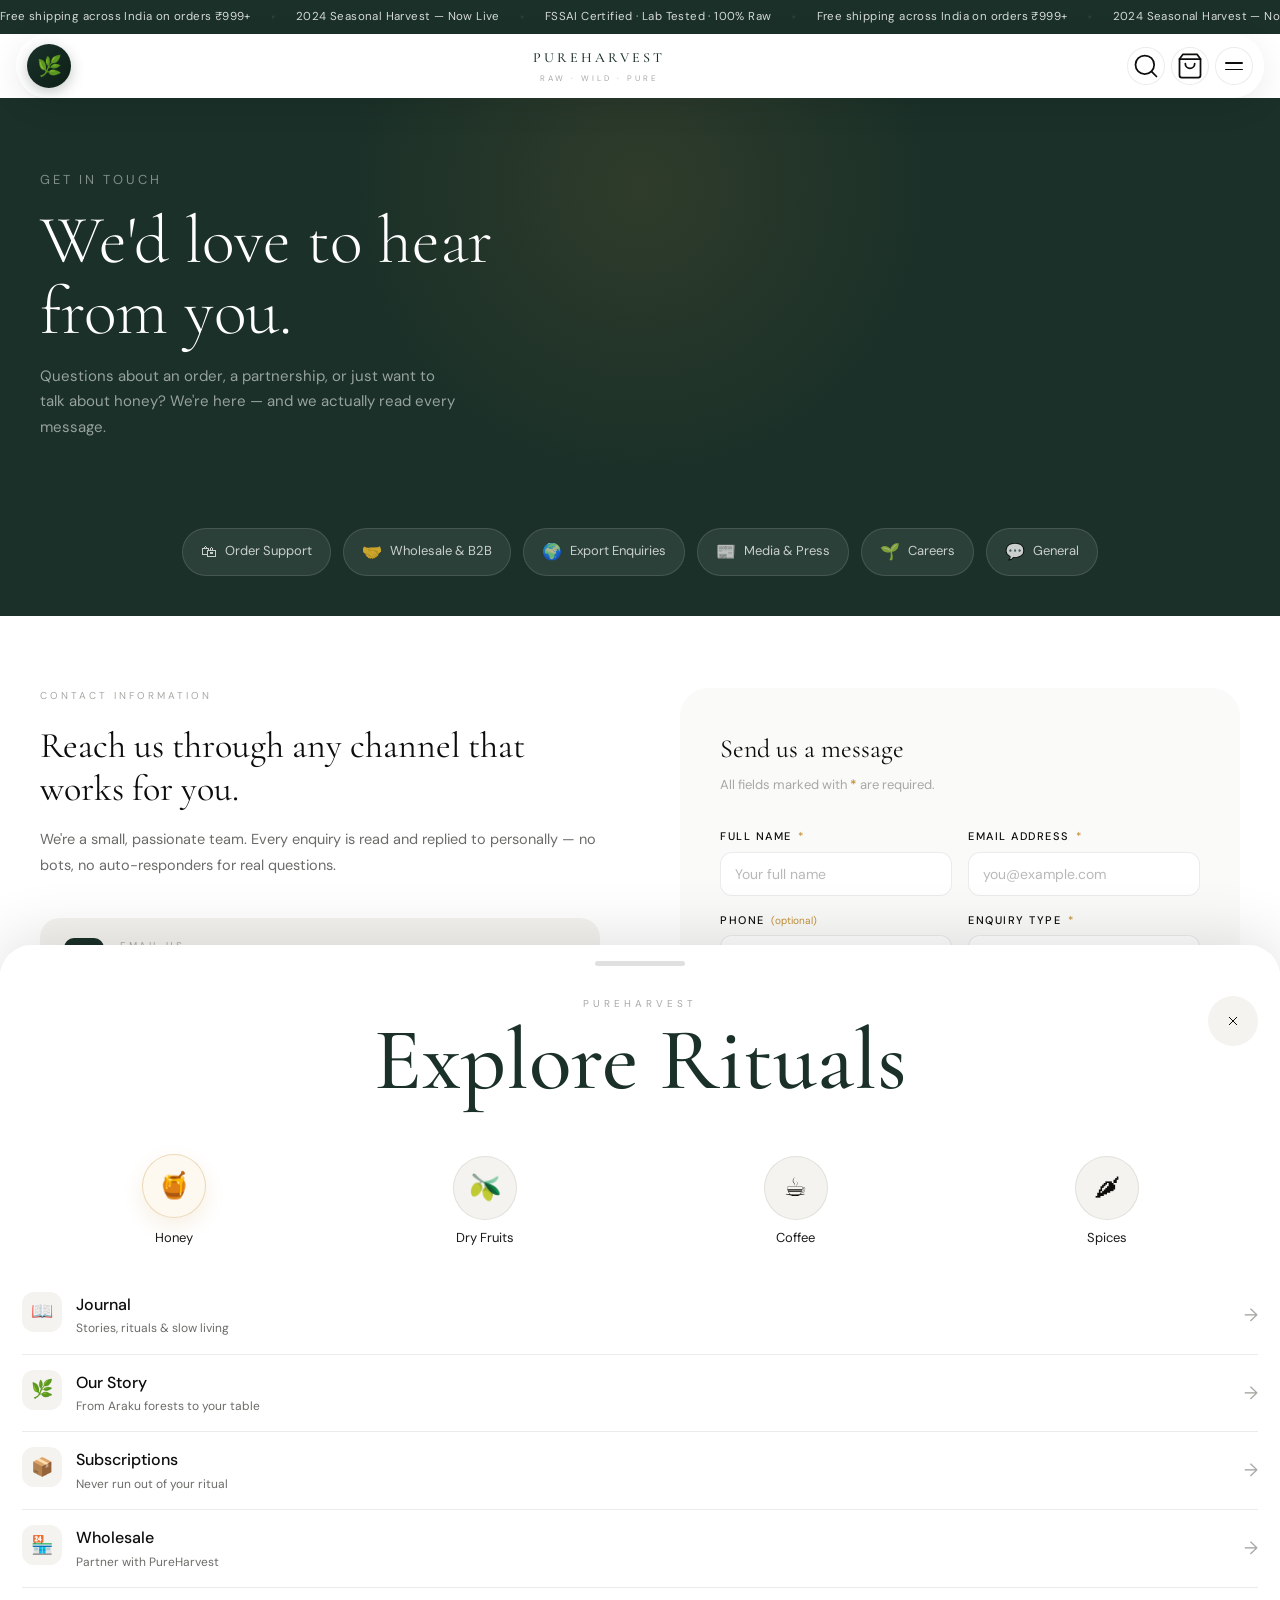
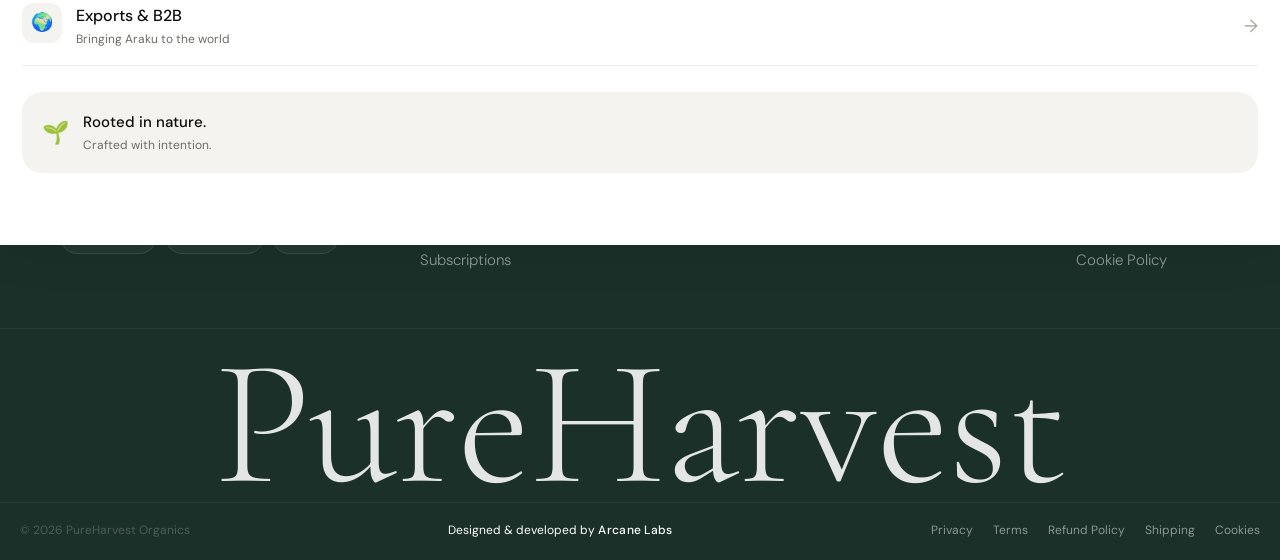
==== commit c89346d0: "Add full product page, shop page, and major site-wide improvements product-honey.html (new): - Full " ====
--- a/contact.html
+++ b/contact.html
@@ -613,7 +613,7 @@
   <div class="section-wrap footer-inner">
     <div class="footer-top">
       <div class="footer-brand">
-        <span class="footer-origin">Est. 2018 · Araku Valley, India</span>
+        <span class="footer-origin">Est. 2026 · Araku Valley, India</span>
         <p class="footer-desc">Raw forest honey crafted for slower mornings, mindful rituals, and intentional living. From the valley to the world.</p>
         <div class="footer-socials"><a href="#">Instagram</a><a href="#">WhatsApp</a><a href="#">Email</a></div>
       </div>
--- a/style.css
+++ b/style.css
@@ -339,70 +339,6 @@
   position: relative;
 }
 
-/* GESTURE INDICATOR */
-
-.drawer-grip::after {
-
-  content: "";
-  position: absolute;
-  width: 26px;
-  height: 26px;
-  border-right: 2px solid rgba(0,0,0,0.18);
-  border-bottom: 2px solid rgba(0,0,0,0.18);
-  transform:
-  rotate(45deg);
-
-  left: 50%;
-  top: 18px;
-
-  margin-left: -13px;
-
-  animation:
-  dragTutorial 1.8s infinite;
-
-}
-
-/* ANIMATION */
-
-@keyframes dragTutorial {
-
-  0% {
-
-    opacity: 0;
-
-    transform:
-
-    translateY(-6px)
-
-    rotate(45deg);
-
-  }
-
-  40% {
-
-    opacity: 1;
-
-  }
-
-  100% {
-
-    opacity: 0;
-
-    transform:
-
-    translateY(12px)
-
-    rotate(45deg);
-
-  }
-
-}
-
-.hide-hint::after {
-
-  display: none;
-
-}
 .drawer-head {
   display: flex;
   position: relative;
@@ -664,11 +600,13 @@
 /* ==============================
    HONEY COLLECTION
 ============================== */
-.collection { padding: 80px 20px; background: var(--white); }
+/* Horizontal padding removed — carousel handles its own alignment */
+.collection { padding: 80px 0 48px; background: var(--white); }
 
 .collection-hdr {
   display: flex; justify-content: space-between; align-items: flex-end;
   margin-bottom: 40px;
+  padding: 0 20px;
 }
 .cat-label { font-size: 13px; color: var(--muted); letter-spacing: 0.5px; margin-bottom: 8px; }
 
@@ -676,6 +614,7 @@
 .cat-filter {
   display: flex; gap: 8px; flex-wrap: wrap;
   margin-bottom: 28px;
+  padding: 0 20px;
 }
 .cf-tab {
   padding: 9px 20px;
@@ -692,47 +631,103 @@
   border-color: var(--forest);
 }
 
-/* PRODUCT GRID */
+/* ── PRODUCT CAROUSEL ──────────────────────────────────────────
+   Horizontal scroll track — drag or swipe to move.
+   Full-bleed (outside section-wrap) so cards peek at the edge.
+   Left padding calculated to align first card with page content.
+─────────────────────────────────────────────────────────────── */
 .product-grid {
-  display: grid;
-  grid-template-columns: 1fr;
-  gap: 16px;
-}
-@media (min-width: 768px) {
-  .product-grid { grid-template-columns: repeat(4, 1fr); gap: 20px; }
-}
-
-/* PRODUCT CARD — The Act style */
+  display: flex;
+  gap: 25px;
+  overflow-x: auto;
+  scroll-snap-type: x mandatory;
+  -webkit-overflow-scrolling: touch;
+  scrollbar-width: none;
+  /* Symmetric padding so first card centers in the viewport */
+  padding-top: 8px;
+  padding-bottom: 28px;
+  padding-left: 10vw;
+  padding-right: 10vw;
+  cursor: grab;
+}
+.product-grid::-webkit-scrollbar { display: none; }
+.product-grid.dragging { cursor: grabbing; scroll-snap-type: none; }
+
+/* ── PRODUCT CARD — Carousel card, 3 visible + 4th peeking on desktop ─── */
 .p-card {
-  background: var(--white);
-  border: 1px solid var(--border);
+  flex: 0 0 80vw;
+  scroll-snap-align: center;
+  background: var(--off-white);
+  border: none;
   border-radius: var(--r-lg);
   overflow: hidden;
-  transition: border-color var(--ease), transform var(--ease), box-shadow var(--ease);
+  position: relative; /* anchors the badge overlay */
+  transition: transform 0.25s ease, box-shadow 0.25s ease;
+}
+@media (min-width: 768px) {
+  /* 460px wide, centered-snap — premium spotlight feel on desktop */
+  .p-card { flex: 0 0 460px; }
+  .product-grid {
+    padding-left: max(48px, calc((100vw - 460px) / 2));
+    padding-right: max(48px, calc((100vw - 460px) / 2));
+  }
 }
 .p-card:hover {
-  border-color: transparent;
-  transform: translateY(-6px);
-  box-shadow: 0 24px 64px rgba(0,0,0,0.13), 0 4px 16px rgba(0,0,0,0.06);
-}
+  transform: translateY(-4px);
+  box-shadow: 0 20px 52px rgba(0,0,0,0.13), 0 4px 16px rgba(0,0,0,0.06);
+}
+
+/* Badge + arrow as header row above image (not overlaid) */
 .p-card-top {
+  position: static;
+  padding: 14px 16px 10px;
   display: flex; justify-content: space-between; align-items: center;
-  padding: 14px 14px 0;
-}
-.p-cat { font-size: 11px; color: var(--muted); letter-spacing: 0.3px; }
+  pointer-events: none;
+}
+.p-cat {
+  font-size: 10px;
+  color: var(--forest);
+  letter-spacing: 0.5px;
+  font-weight: 500;
+  font-family: var(--sans);
+}
 .p-arrow {
+  pointer-events: all;
   width: 28px; height: 28px; border-radius: 50%;
-  background: var(--warm); font-size: 12px;
+  background: rgba(26,48,40,0.08);
+  font-size: 11px; color: var(--forest);
   display: flex; align-items: center; justify-content: center;
-  transition: background var(--ease), color var(--ease), transform var(--ease);
-}
-.p-arrow:hover { background: var(--dark); color: white; transform: scale(1.08); }
-
-.p-img-wrap { padding: 14px 14px 10px; }
+  transition: background var(--ease), transform var(--ease);
+}
+.p-arrow:hover { background: rgba(26,48,40,0.16); transform: scale(1.08); }
+
+/* Image — inset with own border-radius, portrait aspect ratio */
+.p-img-wrap { padding: 15px; }
 .p-img {
-  width: 100%; aspect-ratio: 1;
-  border-radius: var(--r-md);
+  width: 100%;
+  height: auto;
+  aspect-ratio: 6 / 6; /* to control card height */
+  border-radius: 14px;
   display: flex; align-items: center; justify-content: center;
+}
+
+/* ── Carousel progress bar ─────────────────────────────────────
+   Thin line below the carousel — filled segment shows how far
+   the user has scrolled. Updated by JS on scroll + filter change.
+─────────────────────────────────────────────────────────────── */
+.carousel-progress-wrap { padding: 20px 20px 0; }
+.carousel-progress {
+  height: 2px;
+  background: rgba(0,0,0,0.08);
+  border-radius: 2px;
+  overflow: hidden;
+}
+.carousel-fill {
+  height: 100%;
+  width: 25%; /* JS will override this */
+  background: var(--forest);
+  border-radius: 2px;
+  transition: width 0.12s ease;
 }
 /* Honey variant colour fields */
 .p-forest    { background: radial-gradient(ellipse at 38% 28%, #e8c050, #a06020, #5c3410); }
@@ -740,9 +735,14 @@
 .p-acacia    { background: radial-gradient(ellipse at 38% 28%, #fef3c0, #f5d870, #c4903a); }
 .p-multiflora{ background: radial-gradient(ellipse at 38% 28%, #f0c038, #c4883a, #7a4e18); }
 
-.p-info { padding: 0 16px 20px; }
+.p-info { padding: 12px 16px 20px; }
 .p-name { font-size: 16px; font-weight: 500; color: var(--dark); margin-bottom: 4px; }
-.p-sub  { font-size: 12px; color: var(--muted); margin-bottom: 10px; }
+.p-sub  { font-size: 12px; color: var(--muted); margin-bottom: 8px; }
+
+/* Trust rating row */
+.p-rating { display: flex; align-items: center; gap: 5px; margin-bottom: 10px; }
+.p-stars  { color: var(--honey); font-size: 11px; letter-spacing: 1px; }
+.p-rcount { font-size: 11px; color: var(--muted); font-family: var(--sans); }
 
 /* Size selector on product cards */
 .p-sizes { display: flex; gap: 6px; margin-bottom: 12px; }
@@ -759,7 +759,7 @@
 }
 
 .p-bottom { display: flex; justify-content: space-between; align-items: center; gap: 8px; }
-.p-price { font-family: var(--serif); font-size: 20px; font-weight: 500; color: var(--dark); flex-shrink: 0; transition: opacity 0.2s ease, transform 0.2s ease; }
+.p-price { font-family: var(--sans); font-size: 20px; font-weight: 700; letter-spacing: -0.3px; color: var(--dark); flex-shrink: 0; transition: opacity 0.2s ease, transform 0.2s ease; }
 .p-actions { display: flex; gap: 6px; }
 .p-add {
   font-size: 12px; color: var(--forest); font-weight: 500;
@@ -1109,7 +1109,7 @@
 .eyebrow {font-size: 13px; }
 .nl-h2 {
   font-family: var(--serif);
-  font-size: clamp(86px, 6.5vw, 87px);
+  font-size: clamp(56px, 6.5vw, 70px);
   line-height: 1; color: var(--dark); font-weight: 400; margin-bottom: 16px;
 }
 .nl-h2 em { font-style: italic; color: var(--honey); }
@@ -1759,51 +1759,19 @@
 }
 
 
-/* SMALL DOWN ARROW HINT */
-
-.drawer-grip::after {
-
-  content: "⌄";
-
-  position: absolute;
-
-  left: 50%;
-  top: 10px;
-
-  transform: translateX(-50%);
-
-  font-size: 18px;
-
-  color: rgba(0,0,0,0.25);
-
-  animation: dragHint 2s infinite;
-
-}
-
-
-/* FLOATING ANIMATION */
-
-@keyframes dragHint {
-
-  0% {
-    transform:
-    translateX(-50%)
-    translateY(0px);
-    opacity: 0.3;
-  }
-
-  50% {
-    transform:
-    translateX(-50%)
-    translateY(6px);
-    opacity: 1;
-  }
-
-  100% {
-    transform:
-    translateX(-50%)
-    translateY(0px);
-    opacity: 0.3;
-  }
-
-}+/* ==============================
+   COPY PROTECTION
+   Prevents text selection sitewide.
+   Inputs/textareas remain selectable.
+============================== */
+*, *::before, *::after {
+  -webkit-user-select: none;
+  -moz-user-select: none;
+  user-select: none;
+}
+input, textarea, [contenteditable] {
+  -webkit-user-select: text;
+  -moz-user-select: text;
+  user-select: text;
+}
+
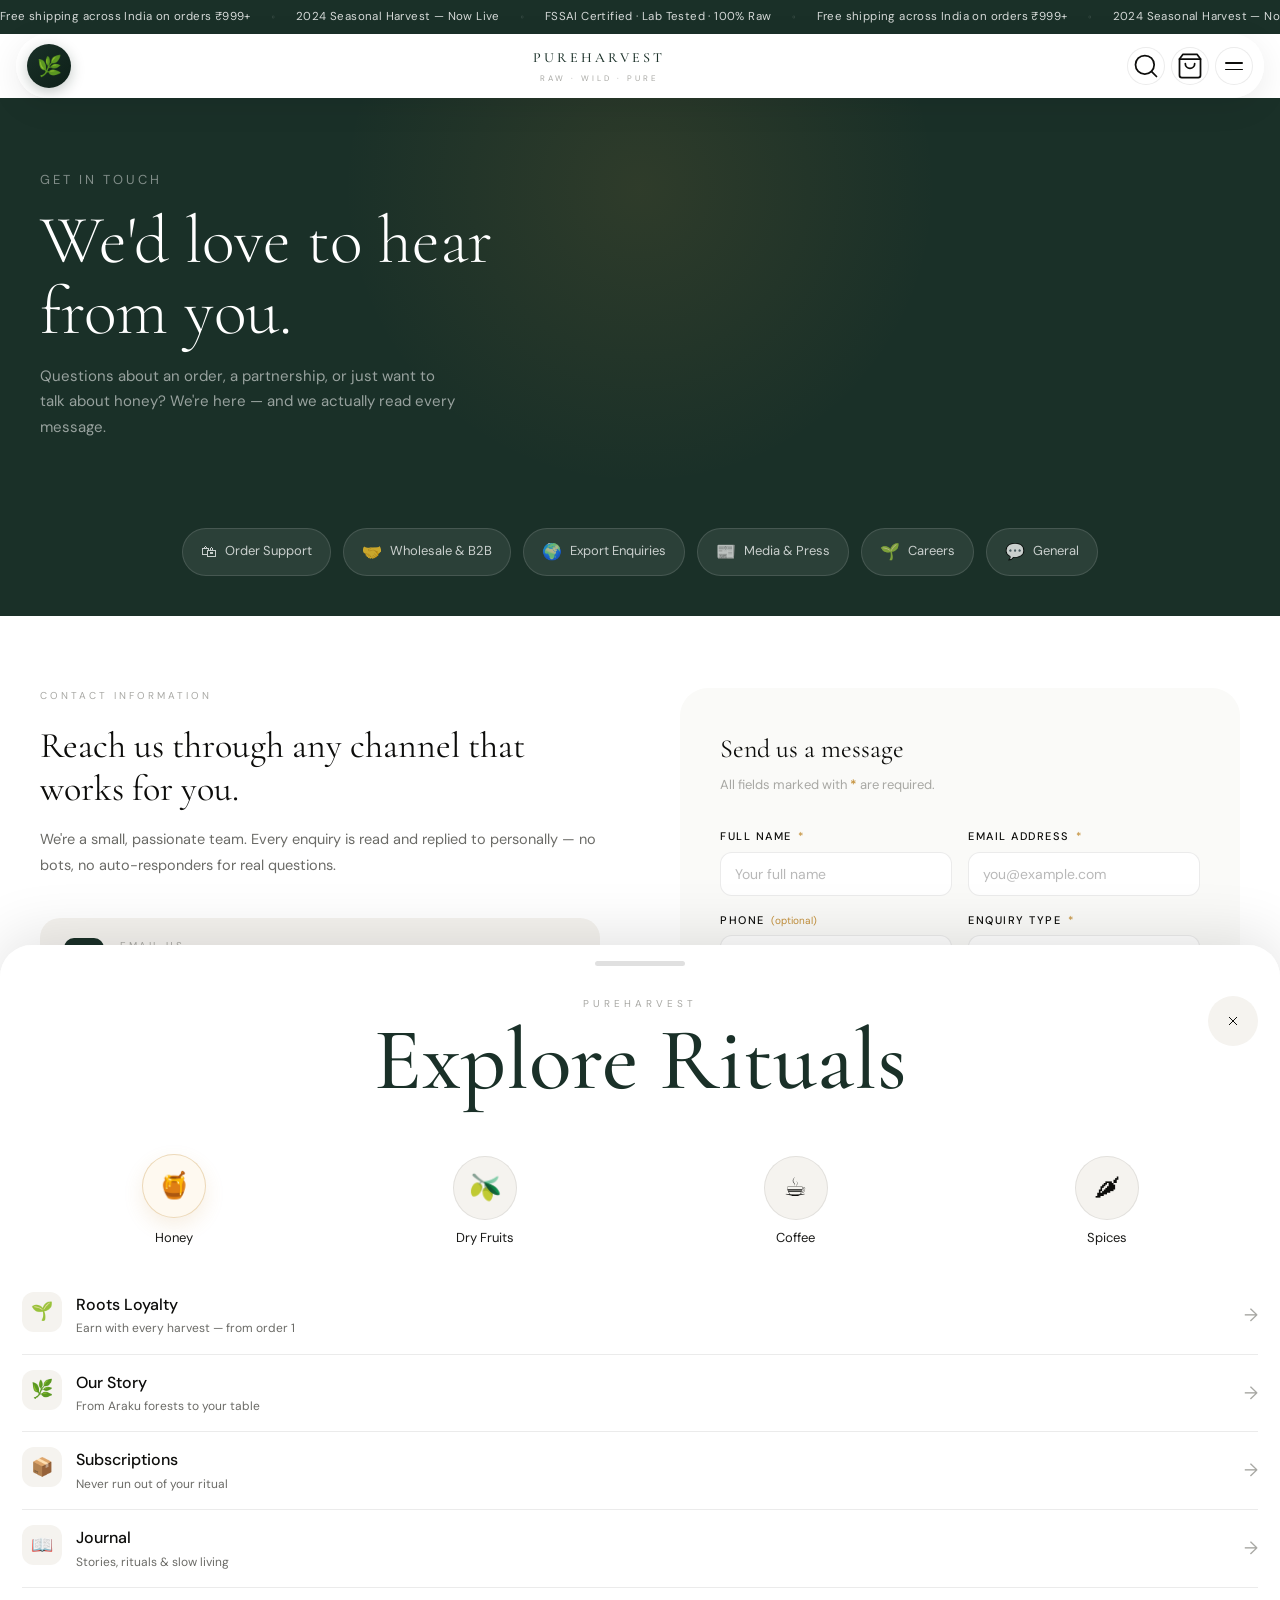
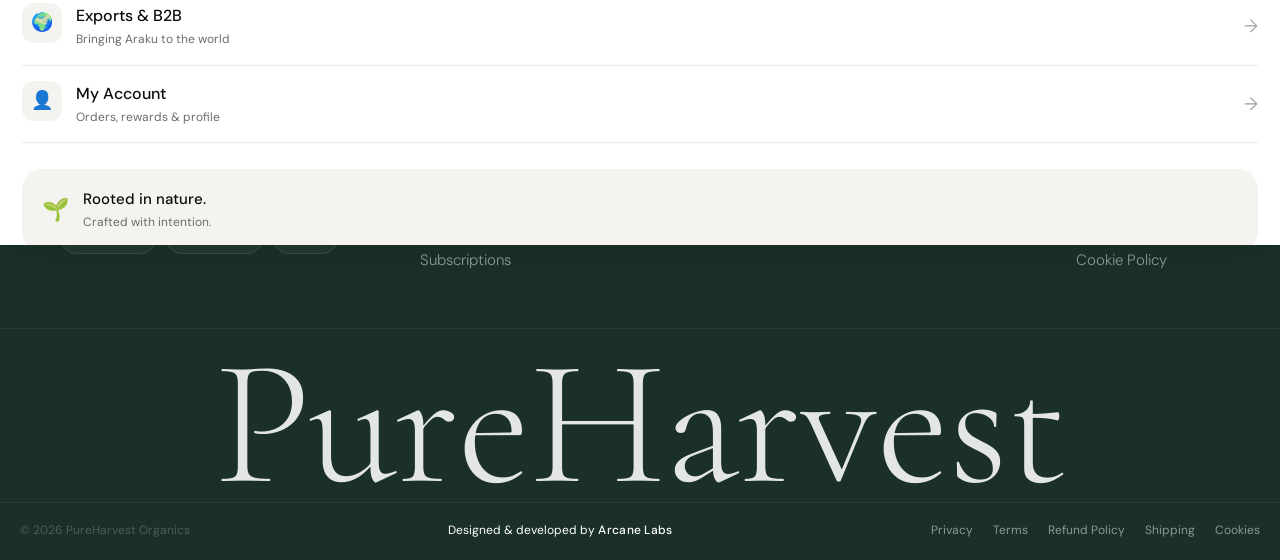
==== commit b75efdc7: "Sync ritual drawer to 6 consistent items across all pages Every page now has the same drawer: Roots " ====
--- a/contact.html
+++ b/contact.html
@@ -338,6 +338,22 @@
     }
     .eq-chip span { font-size: 16px; }
   </style>
+  <!-- Microsoft Clarity — session recordings and heatmaps -->
+  <script type="text/javascript">
+    (function(c,l,a,r,i,t,y){
+        c[a]=c[a]||function(){(c[a].q=c[a].q||[]).push(arguments)};
+        t=l.createElement(r);t.async=1;t.src="https://www.clarity.ms/tag/"+i;
+        y=l.getElementsByTagName(r)[0];y.parentNode.insertBefore(t,y);
+    })(window, document, "clarity", "script", "x6j5tml7vd");
+  </script>
+  <!-- Google Analytics (GA4) — traffic, conversions and events -->
+  <script async src="https://www.googletagmanager.com/gtag/js?id=G-11TJLZM6SY"></script>
+  <script>
+    window.dataLayer = window.dataLayer || [];
+    function gtag(){dataLayer.push(arguments);}
+    gtag('js', new Date());
+    gtag('config', 'G-11TJLZM6SY');
+  </script>
 </head>
 <body>
 
@@ -428,17 +444,19 @@
     </button>
   </div>
   <div class="drawer-orbs">
-    <div class="orb orb-active"><div class="orb-ring">🍯</div><span>Honey</span></div>
-    <div class="orb"><div class="orb-ring">🫒</div><span>Dry Fruits</span></div>
-    <div class="orb"><div class="orb-ring">☕</div><span>Coffee</span></div>
-    <div class="orb"><div class="orb-ring">🌶</div><span>Spices</span></div>
+    <a href="product-honey.html" class="orb orb-active"><div class="orb-ring">🍯</div><span>Honey</span></a>
+    <a href="product-honey.html" class="orb"><div class="orb-ring">🫒</div><span>Dry Fruits</span></a>
+    <a href="product-honey.html" class="orb"><div class="orb-ring">☕</div><span>Coffee</span></a>
+    <a href="product-honey.html" class="orb"><div class="orb-ring">🌶</div><span>Spices</span></a>
   </div>
   <nav class="drawer-nav">
-    <a href="#" class="d-link"><div class="d-link-l"><div class="d-icon">📖</div><div><p class="d-link-name">Journal</p><p class="d-link-sub">Stories, rituals &amp; slow living</p></div></div><span class="d-arrow">→</span></a>
+    <!-- Roots Loyalty — first so it's always visible above the fold -->
+    <a href="roots.html" class="d-link"><div class="d-link-l"><div class="d-icon">🌱</div><div><p class="d-link-name">Roots Loyalty</p><p class="d-link-sub">Earn with every harvest — from order 1</p></div></div><span class="d-arrow">→</span></a>
     <a href="index.html#story" class="d-link"><div class="d-link-l"><div class="d-icon">🌿</div><div><p class="d-link-name">Our Story</p><p class="d-link-sub">From Araku forests to your table</p></div></div><span class="d-arrow">→</span></a>
     <a href="index.html#subscriptions" class="d-link"><div class="d-link-l"><div class="d-icon">📦</div><div><p class="d-link-name">Subscriptions</p><p class="d-link-sub">Never run out of your ritual</p></div></div><span class="d-arrow">→</span></a>
-    <a href="#" class="d-link"><div class="d-link-l"><div class="d-icon">🏪</div><div><p class="d-link-name">Wholesale</p><p class="d-link-sub">Partner with PureHarvest</p></div></div><span class="d-arrow">→</span></a>
+    <a href="#" class="d-link"><div class="d-link-l"><div class="d-icon">📖</div><div><p class="d-link-name">Journal</p><p class="d-link-sub">Stories, rituals &amp; slow living</p></div></div><span class="d-arrow">→</span></a>
     <a href="index.html#b2b" class="d-link"><div class="d-link-l"><div class="d-icon">🌍</div><div><p class="d-link-name">Exports &amp; B2B</p><p class="d-link-sub">Bringing Araku to the world</p></div></div><span class="d-arrow">→</span></a>
+    <a href="#" class="d-link"><div class="d-link-l"><div class="d-icon">👤</div><div><p class="d-link-name">My Account</p><p class="d-link-sub">Orders, rewards &amp; profile</p></div></div><span class="d-arrow">→</span></a>
   </nav>
   <div class="drawer-foot-card">
     <span class="dfc-icon">🌱</span>
@@ -641,6 +659,7 @@
 </footer>
 
 <script src="script.js"></script>
+  <script src="checkout.js"></script>
 <script>
   // Show order number field when "Order Support" is selected
   const typeSelect = document.getElementById('contactType');
--- a/style.css
+++ b/style.css
@@ -1119,7 +1119,7 @@
 @media (min-width: 500px) { .nl-form { flex-direction: row; } }
 
 .nl-input {
-  flex: 1; height: 64px;
+  flex: 1; height: 70px;
   border: 1px solid var(--border-md); border-radius: var(--r-pill);
   padding: 0 24px; font-size: 16px; font-family: var(--sans);
   background: var(--white); outline: none;
@@ -1127,6 +1127,11 @@
 }
 .nl-input:focus { border-color: var(--forest); box-shadow: 0 0 0 3px rgba(26,48,40,0.08); }
 .nl-btn { white-space: nowrap; padding: 0 28px; height: 64px; border-radius: var(--r-pill); font-size: 15px; }
+/* MOBILE: Join the Circle input/button height — increase height value here to make taller */
+@media (max-width: 499px) {
+  .nl-input { flex: none; width: 100%; height: 76px; font-size: 16px; padding: 0 28px; } /* for mobile */
+  .nl-btn { height: 76px; width: 100%; font-size: 16px; }
+}
 .nl-note { font-size: 16px; color: var(--muted); }
 
 /* ==============================
@@ -1775,3 +1780,463 @@
   user-select: text;
 }
 
+/* ==============================
+   CHECKOUT OVERLAY
+   Structure:
+     .co-overlay  → full-screen backdrop
+     .co-panel    → flex-column sheet (slides up)
+       ├── .co-header     → always at top, never scrolls
+       ├── .co-scrollable → flex:1, scrolls when content overflows
+       └── .co-pay-footer → sticky bottom (M3 only): trust + pay btn
+============================== */
+.co-overlay {
+  position: fixed; inset: 0; z-index: 10000;
+  background: rgba(13,32,24,0.75);
+  backdrop-filter: blur(8px);
+  -webkit-backdrop-filter: blur(8px);
+  display: flex; align-items: flex-end; justify-content: center;
+  opacity: 0; pointer-events: none;
+  transition: opacity 0.35s ease;
+}
+.co-overlay.active { opacity: 1; pointer-events: auto; }
+
+/* Panel: flex column so header/content/footer stack correctly */
+.co-panel {
+  width: 100%; max-width: 520px;
+  height: 100%; max-height: 100dvh;
+  background: var(--forest);
+  border-radius: 0;
+  display: flex;
+  flex-direction: column;
+  overflow: hidden;           /* clipping — scrolling handled by .co-scrollable */
+  transform: translateY(100%);
+  transition: transform 0.45s cubic-bezier(0.32, 0.72, 0, 1);
+}
+.co-overlay.active .co-panel { transform: translateY(0); }
+
+/* Scrollable content zone — takes all space between header and footer */
+.co-scrollable {
+  flex: 1;
+  overflow-y: auto;
+  overflow-x: hidden;
+  scrollbar-width: none;
+  padding-bottom: 32px;       /* breathing room at bottom of scroll area */
+  display: flex;              /* makes active moment fill full height */
+  flex-direction: column;
+}
+.co-scrollable::-webkit-scrollbar { display: none; }
+
+@media (min-width: 560px) {
+  .co-overlay { align-items: center; padding: 24px; }
+  .co-panel { border-radius: 28px; height: auto; max-height: 88vh; }
+}
+
+/* Header: outside scroll zone — stays pinned to top naturally */
+.co-header {
+  display: flex; align-items: center; justify-content: space-between;
+  padding: 20px 24px 16px;
+  background: var(--forest);
+  flex-shrink: 0;             /* never shrink — always full height */
+  border-bottom: 1px solid rgba(255,255,255,0.05);
+}
+.co-back, .co-close-btn {
+  width: 36px; height: 36px; border-radius: 50%;
+  background: rgba(255,255,255,0.08);
+  display: flex; align-items: center; justify-content: center;
+  color: rgba(255,255,255,0.7);
+  border: none; cursor: pointer;
+  transition: background 0.2s;
+}
+.co-back:hover, .co-close-btn:hover { background: rgba(255,255,255,0.14); }
+.co-back { transition: background 0.2s, opacity 0.2s; }
+
+/* Progress dots */
+.co-dots { display: flex; gap: 8px; align-items: center; }
+.co-dot {
+  width: 6px; height: 6px; border-radius: 50%;
+  background: rgba(255,255,255,0.2);
+  transition: background 0.3s, transform 0.3s;
+}
+.co-dot.active { background: var(--honey); transform: scale(1.3); }
+
+/* Moments */
+.co-moment { display: none; padding: 8px 28px 0; animation: coFadeIn 0.3s ease; }
+/* Active moment fills the full scrollable height so the CTA can be pushed to bottom */
+.co-moment.active { display: flex; flex-direction: column; flex: 1; }
+
+/* In M1: push roots-earn (and trust + button beneath it) down to bottom */
+#coM1 .co-roots-earn { margin-top: auto; }
+/* In M2: push CTA button down to bottom of panel */
+#coM2 .co-cta { margin-top: auto; }
+@keyframes coFadeIn { from { opacity: 0; transform: translateY(10px); } to { opacity: 1; transform: translateY(0); } }
+
+/* Typography */
+.co-eyebrow {
+  font-size: 10px; letter-spacing: 3px; text-transform: uppercase;
+  color: var(--honey); font-family: var(--sans); margin-bottom: 10px;
+}
+.co-h2 {
+  font-family: var(--serif); font-size: clamp(36px, 8vw, 48px);
+  font-weight: 400; line-height: 1.05; color: rgba(255,255,255,0.95);
+  margin-bottom: 28px;
+}
+.co-h2 em { font-style: italic; color: var(--honey); }
+
+/* Items list */
+.co-items-list { display: flex; flex-direction: column; gap: 14px; margin-bottom: 24px; }
+.co-item {
+  display: flex; align-items: center; gap: 14px;
+  background: rgba(255,255,255,0.06); border-radius: 16px;
+  padding: 12px 14px;
+}
+.co-item-img {
+  width: 52px; height: 52px; border-radius: 12px; flex-shrink: 0;
+  background: linear-gradient(135deg, #2a5040, #1a3028);
+}
+.co-item-info { flex: 1; }
+.co-item-name { font-size: 14px; font-weight: 500; color: rgba(255,255,255,0.9); margin-bottom: 2px; }
+.co-item-meta { font-size: 12px; color: rgba(255,255,255,0.4); }
+.co-item-price { font-size: 15px; font-weight: 600; color: rgba(255,255,255,0.9); white-space: nowrap; }
+
+/* Divider + rows */
+.co-divider { height: 1px; background: rgba(255,255,255,0.08); margin: 16px 0; }
+.co-row { display: flex; justify-content: space-between; align-items: center; margin-bottom: 8px; }
+.co-label-sm { font-size: 13px; color: rgba(255,255,255,0.45); }
+.co-total-val { font-size: 15px; font-weight: 600; color: rgba(255,255,255,0.9); }
+.co-free { color: #4ade80; font-weight: 500; }
+
+/* Trust strip */
+.co-trust {
+  display: flex; flex-wrap: wrap; gap: 6px; align-items: center;
+  justify-content: center; text-align: center; /* center the trust badge */
+  font-size: 11px; color: rgba(255,255,255,0.35);
+  margin: 16px 0 28px;
+}
+.co-trust-sep { color: rgba(255,255,255,0.2); }
+
+/* Form fields */
+.co-fields { display: flex; flex-direction: column; gap: 16px; margin-bottom: 28px; }
+.co-field { display: flex; flex-direction: column; gap: 7px; }
+.co-label { font-size: 12px; font-weight: 500; color: rgba(255,255,255,0.5); letter-spacing: 0.3px; }
+
+.co-input {
+  width: 100%;
+  background: rgba(255,255,255,0.07);
+  border: 1px solid rgba(255,255,255,0.12);
+  border-radius: 14px; padding: 14px 18px;
+  font-size: 15px; font-family: var(--sans);
+  color: rgba(255,255,255,0.9);
+  outline: none;
+  transition: border-color 0.2s, background 0.2s;
+  -webkit-user-select: text; user-select: text;
+}
+.co-input::placeholder { color: rgba(255,255,255,0.25); }
+.co-input:focus {
+  border-color: var(--honey);
+  background: rgba(255,255,255,0.1);
+}
+.co-input.co-err { border-color: #f87171; animation: coShake 0.3s ease; }
+@keyframes coShake {
+  0%,100% { transform: translateX(0); }
+  25%      { transform: translateX(-6px); }
+  75%      { transform: translateX(6px); }
+}
+
+.co-phone-row { display: flex; gap: 10px; align-items: center; }
+.co-prefix {
+  font-size: 15px; color: rgba(255,255,255,0.6);
+  background: rgba(255,255,255,0.07);
+  border: 1px solid rgba(255,255,255,0.12);
+  border-radius: 14px; padding: 14px 14px;
+  white-space: nowrap; flex-shrink: 0;
+}
+.co-input-flex { flex: 1; }
+.co-input-pin { max-width: 140px; }
+
+.co-pin-row { display: flex; align-items: center; gap: 14px; flex-wrap: wrap; }
+.co-pin-loc { font-size: 13px; font-weight: 500; transition: color 0.2s; }
+
+.co-textarea { resize: none; line-height: 1.5; }
+
+/* Payment moment */
+.co-pay-summary {
+  font-size: 14px; color: rgba(255,255,255,0.6);
+  margin-bottom: 8px; font-style: italic;
+}
+.co-pay-addr {
+  font-size: 13px; color: rgba(255,255,255,0.4); margin-bottom: 20px;
+}
+.co-pay-total-row { margin-top: 8px; }
+.co-pay-total { font-size: 22px; font-weight: 700; color: rgba(255,255,255,0.95); }
+
+/* CTAs */
+.co-cta {
+  display: flex; align-items: center; justify-content: center;
+  width: 100%; height: 60px; border-radius: var(--r-pill);
+  background: rgba(255,255,255,0.95); color: var(--forest);
+  font-size: 15px; font-weight: 600; font-family: var(--sans);
+  border: none; cursor: pointer; margin-top: 8px;
+  transition: background 0.2s, transform 0.15s;
+}
+.co-cta:hover { background: #fff; transform: translateY(-1px); }
+.co-cta:active { transform: translateY(0); }
+
+.co-cta-honey {
+  background: var(--honey); color: #fff;
+  font-size: 16px; height: 64px; margin-top: 20px;
+}
+.co-cta-honey:hover { background: var(--honey-dk); }
+
+.co-cta-ghost {
+  background: rgba(255,255,255,0.08); color: rgba(255,255,255,0.7);
+  border: 1px solid rgba(255,255,255,0.15); margin-top: 16px;
+}
+.co-cta-ghost:hover { background: rgba(255,255,255,0.13); color: rgba(255,255,255,0.9); }
+
+.co-secure {
+  text-align: center; font-size: 11px; color: rgba(255,255,255,0.28);
+  margin-top: 14px;
+}
+
+/* Confirmation */
+.co-moment-confirm { text-align: center; padding-top: 20px; position: relative; }
+.co-glow {
+  position: absolute; top: -20px; left: 50%; transform: translateX(-50%);
+  width: 260px; height: 260px; border-radius: 50%;
+  background: radial-gradient(circle, rgba(196,144,58,0.18) 0%, transparent 70%);
+  pointer-events: none;
+}
+.co-confirm-icon { font-size: 52px; margin-bottom: 20px; position: relative; }
+.co-confirm-h2 { margin-bottom: 8px; }
+.co-confirm-sub { font-size: 13px; color: rgba(255,255,255,0.35); margin-bottom: 28px; }
+
+.co-order-card {
+  background: rgba(255,255,255,0.06);
+  border: 1px solid rgba(255,255,255,0.1);
+  border-radius: 20px; padding: 22px; margin-bottom: 8px; text-align: left;
+}
+.co-oid { font-size: 11px; letter-spacing: 2px; color: var(--honey); text-transform: uppercase; margin-bottom: 10px; }
+.co-oitems { font-size: 14px; color: rgba(255,255,255,0.7); margin-bottom: 10px; }
+.co-oprice { font-size: 22px; font-weight: 700; color: rgba(255,255,255,0.95); margin-bottom: 10px; font-family: var(--serif); }
+.co-oroots { font-size: 13px; color: var(--honey); margin-bottom: 10px; font-weight: 500; }
+.co-oeta { font-size: 13px; color: rgba(255,255,255,0.4); }
+
+/* ── Sticky pay footer (M3 only) ──────────────────────────
+   Pinned to bottom of .co-panel via flex layout.
+   Contains trust line + pay CTA.
+   Hidden by default; JS adds .visible on step 3.
+─────────────────────────────────────────────────────────── */
+.co-pay-footer {
+  display: none;
+  flex-shrink: 0;
+  padding: 18px 28px max(28px, env(safe-area-inset-bottom));
+  border-top: 1px solid rgba(255,255,255,0.1);
+  background: var(--forest-2);
+}
+.co-pay-footer.visible { display: block; }
+
+/* Trust line above pay button */
+.co-foot-trust {
+  font-size: 11px;
+  color: rgba(255,255,255,0.35);
+  text-align: center;
+  margin-bottom: 14px;
+  letter-spacing: 0.3px;
+}
+
+/* Override top margin on honey CTA when inside footer */
+.co-pay-footer .co-cta-honey { margin-top: 0; }
+
+/* ── Discount / coupon section ─────────────────────────── */
+.co-discount-section { margin-bottom: 16px; }
+.co-discount-label {
+  font-size: 11px;
+  font-weight: 500;
+  letter-spacing: 0.5px;
+  text-transform: uppercase;
+  color: rgba(255,255,255,0.4);
+  margin-bottom: 10px;
+}
+.co-discount-row { display: flex; gap: 8px; }
+
+/* Coupon / Harvest Card code input */
+.co-code-input {
+  flex: 1;
+  background: rgba(255,255,255,0.07);
+  border: 1px solid rgba(255,255,255,0.14);
+  border-radius: 12px;
+  padding: 12px 16px;
+  color: rgba(255,255,255,0.9);
+  font-size: 14px;
+  font-family: var(--sans);
+  letter-spacing: 0.5px;
+  text-transform: uppercase;
+  outline: none;
+  transition: border-color 0.2s;
+  -webkit-user-select: text; user-select: text;
+}
+.co-code-input::placeholder { color: rgba(255,255,255,0.25); text-transform: none; letter-spacing: 0; }
+.co-code-input:focus { border-color: var(--honey); }
+
+/* Apply button next to code input */
+.co-code-apply {
+  background: rgba(255,255,255,0.1);
+  color: rgba(255,255,255,0.8);
+  border: 1px solid rgba(255,255,255,0.18);
+  border-radius: 12px;
+  padding: 12px 18px;
+  font-size: 13px;
+  font-weight: 500;
+  font-family: var(--sans);
+  cursor: pointer;
+  white-space: nowrap;
+  transition: background 0.2s;
+}
+.co-code-apply:hover { background: rgba(255,255,255,0.18); color: white; }
+
+/* Coupon result messages */
+.co-code-msg { font-size: 12px; margin-top: 8px; min-height: 16px; }
+.co-msg-ok   { color: #4ade80; }
+.co-msg-err  { color: #f87171; }
+.co-msg-warn { color: var(--honey); }
+
+/* ── Roots earning display (dark bg version — checkout) ──
+   Shown in M1 (after subtotal) and M3 (above sticky footer).
+   Honey-tinted, communicates value at point of purchase.
+─────────────────────────────────────────────────────────── */
+.co-roots-earn {
+  display: flex;
+  align-items: center;
+  gap: 8px;
+  background: rgba(196,144,58,0.1);
+  border: 1px solid rgba(196,144,58,0.22);
+  border-radius: 10px;
+  padding: 10px 14px;
+  margin: 14px 0;
+  font-size: 13px;
+  color: rgba(196,144,58,0.9);
+  font-family: var(--sans);
+}
+
+/* ── Field hint (validation messages below inputs) ── */
+.co-field-hint {
+  font-size: 12px;
+  min-height: 16px;
+  margin-top: 4px;
+  padding: 0 2px;
+}
+
+/* ── Product page: Roots earning display (light bg version) ──
+   Used on product-honey.html and future product pages.
+   Appears below the price row.
+─────────────────────────────────────────────────────────── */
+.pd-roots-earn {
+  display: inline-flex;
+  align-items: center;
+  gap: 6px;
+  background: rgba(26,48,40,0.07);
+  border: 1px solid rgba(26,48,40,0.12);
+  border-radius: var(--r-pill);
+  padding: 7px 16px;
+  font-size: 13px;
+  font-weight: 500;
+  color: var(--forest);
+  font-family: var(--sans);
+  margin-bottom: 20px;
+}
+
+/* Small roots line in product page sticky bar */
+.pd-sticky-roots {
+  font-size: 11px;
+  color: var(--forest);
+  font-family: var(--sans);
+  opacity: 0.55;
+  margin-top: 1px;
+}
+
+/* ── Homepage Roots section ── */
+.roots-home {
+  background: var(--forest);
+  padding: 100px 0;
+  color: white;
+}
+.roots-home-inner {
+  display: grid;
+  grid-template-columns: 1fr 1fr;
+  gap: 72px;
+  align-items: center;
+}
+@media (max-width: 900px) {
+  .roots-home-inner { grid-template-columns: 1fr; gap: 48px; }
+}
+.roots-home-h2 {
+  font-family: var(--serif);
+  font-size: clamp(36px, 5vw, 54px);
+  font-weight: 400;
+  line-height: 1.1;
+  color: white;
+  margin-bottom: 16px;
+}
+.roots-home-h2 em { color: var(--honey); font-style: italic; }
+.roots-home-p {
+  font-size: 15px;
+  color: rgba(255,255,255,0.6);
+  line-height: 1.75;
+  margin-bottom: 32px;
+  max-width: 480px;
+}
+
+/* Stats strip: earn rate → redeem value → tiers */
+.roots-earn-strip {
+  display: flex;
+  align-items: center;
+  gap: 20px;
+  margin-bottom: 36px;
+  flex-wrap: wrap;
+}
+.roots-earn-stat { text-align: center; }
+.res-num {
+  display: block;
+  font-family: var(--serif);
+  font-size: 28px;
+  font-weight: 400;
+  color: var(--honey);
+  line-height: 1;
+  margin-bottom: 4px;
+}
+.res-label { font-size: 11px; color: rgba(255,255,255,0.45); letter-spacing: 0.3px; }
+.roots-earn-sep { font-size: 18px; color: rgba(255,255,255,0.2); margin-top: -6px; }
+
+/* Tier cards column */
+.roots-home-tiers { display: flex; flex-direction: column; gap: 12px; }
+.rht-card {
+  display: flex;
+  align-items: center;
+  gap: 14px;
+  background: rgba(255,255,255,0.06);
+  border: 1px solid rgba(255,255,255,0.1);
+  border-radius: 16px;
+  padding: 16px 18px;
+  transition: background 0.2s;
+}
+.rht-card:hover { background: rgba(255,255,255,0.1); }
+.rht-card-featured {
+  background: rgba(196,144,58,0.12);
+  border-color: rgba(196,144,58,0.28);
+}
+.rht-icon { font-size: 22px; flex-shrink: 0; }
+.rht-card > div { flex: 1; }
+.rht-name { font-size: 14px; font-weight: 500; color: white; margin-bottom: 2px; }
+.rht-sub { font-size: 12px; color: rgba(255,255,255,0.45); }
+.rht-badge {
+  font-size: 11px;
+  font-weight: 500;
+  color: var(--honey);
+  background: rgba(196,144,58,0.12);
+  border: 1px solid rgba(196,144,58,0.2);
+  padding: 4px 12px;
+  border-radius: var(--r-pill);
+  white-space: nowrap;
+  flex-shrink: 0;
+}
+
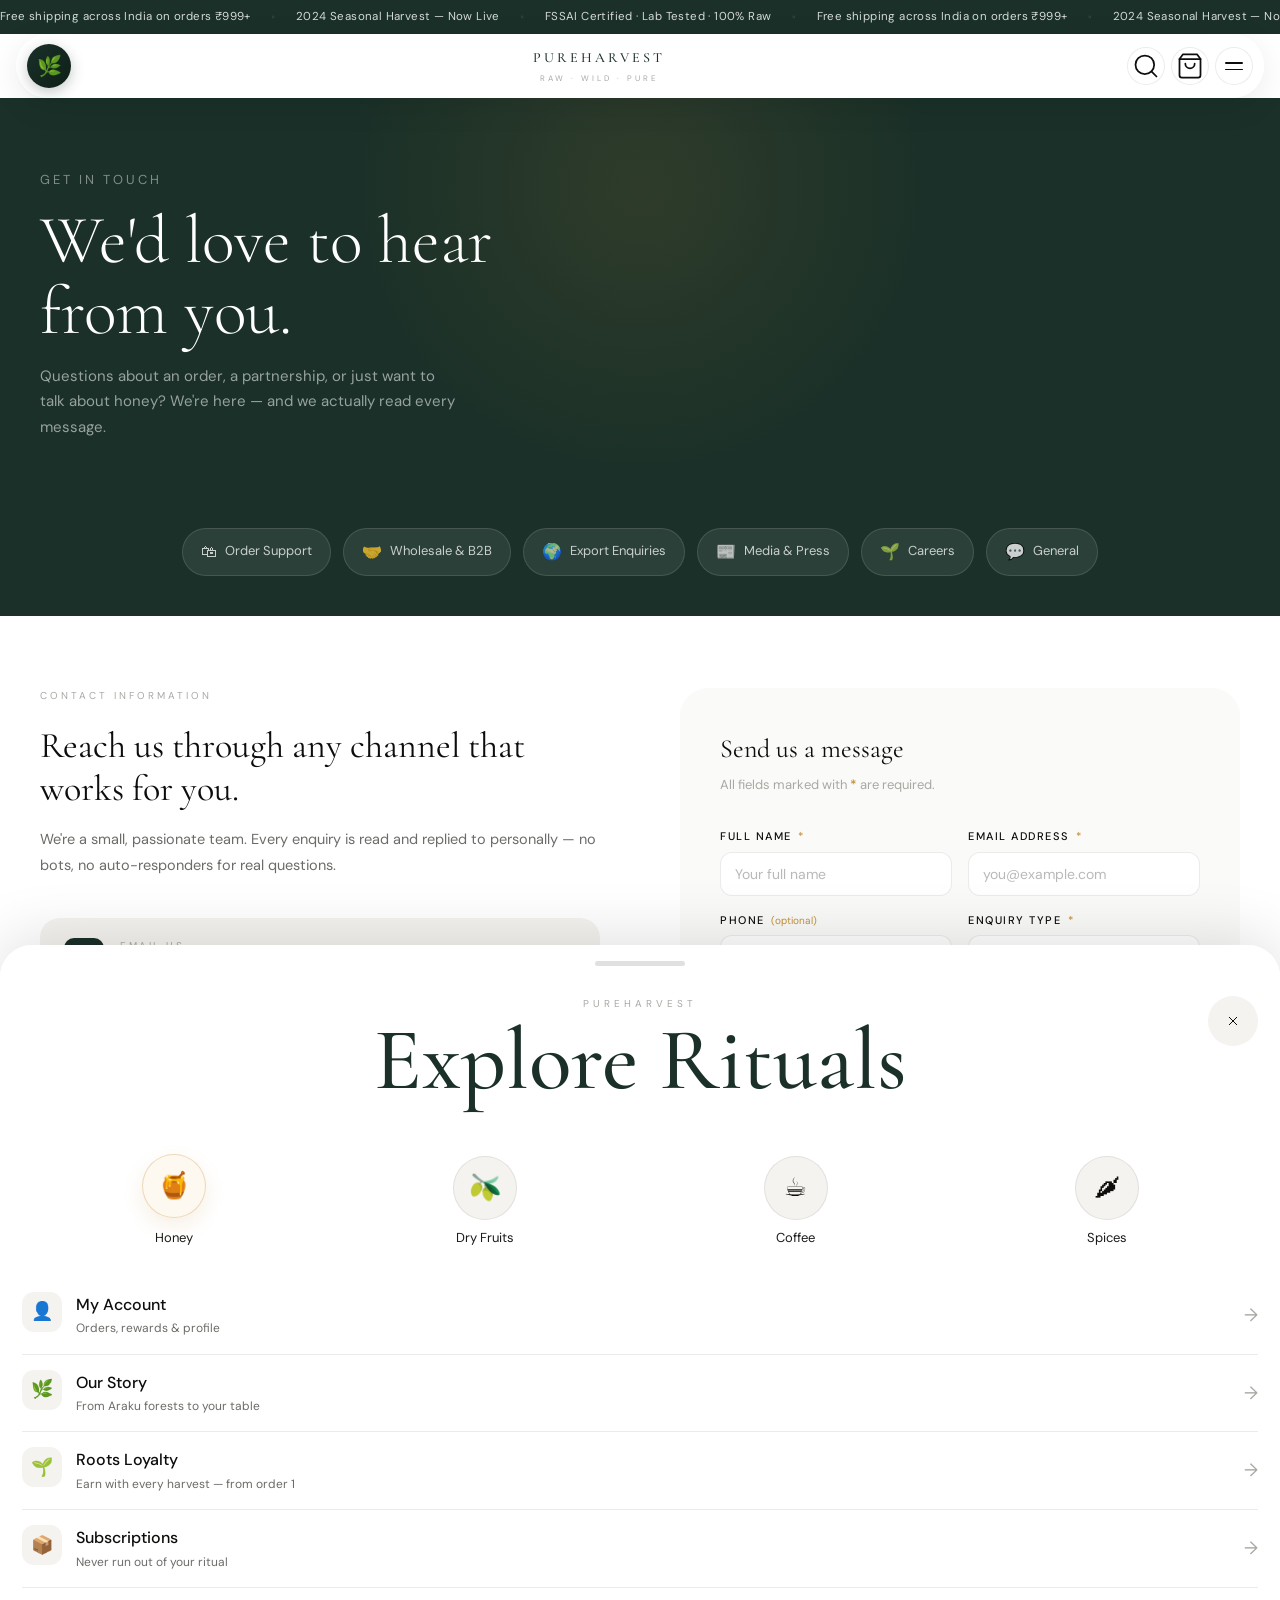
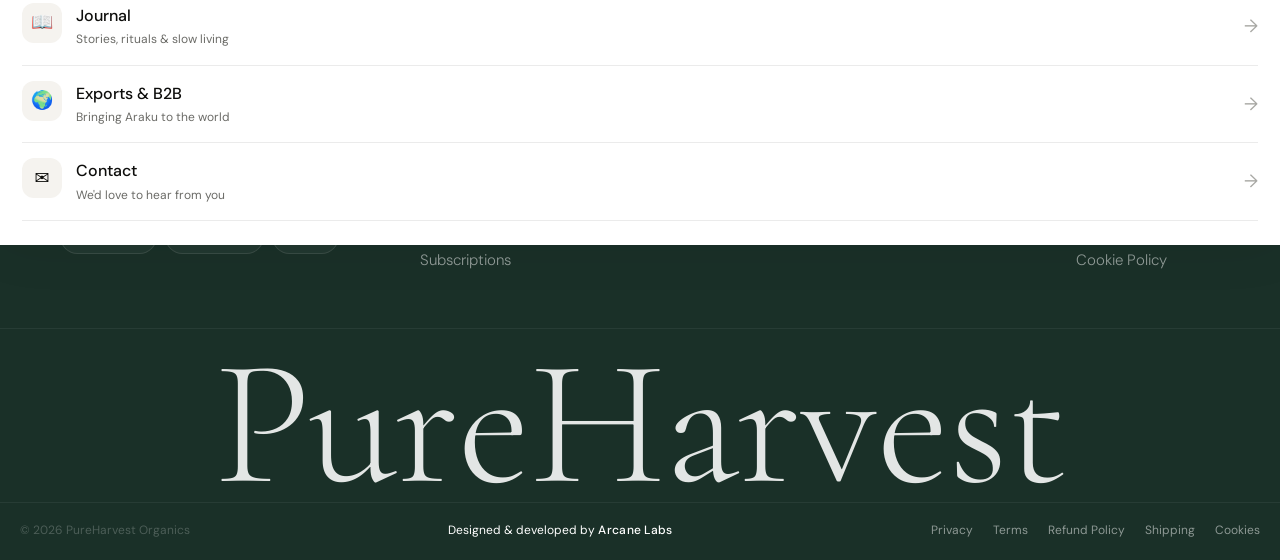
==== commit 74c14268: "Fix drawer mobile scroll and iOS checkout scroll lock; reorder nav drawer to 7 items - touch-action:" ====
--- a/contact.html
+++ b/contact.html
@@ -450,13 +450,14 @@
     <a href="product-honey.html" class="orb"><div class="orb-ring">🌶</div><span>Spices</span></a>
   </div>
   <nav class="drawer-nav">
-    <!-- Roots Loyalty — first so it's always visible above the fold -->
+    <!-- My Account first — returning customers; Contact last — utility -->
+    <a href="#" class="d-link"><div class="d-link-l"><div class="d-icon">👤</div><div><p class="d-link-name">My Account</p><p class="d-link-sub">Orders, rewards &amp; profile</p></div></div><span class="d-arrow">→</span></a>
+    <a href="index.html#story" class="d-link"><div class="d-link-l"><div class="d-icon">🌿</div><div><p class="d-link-name">Our Story</p><p class="d-link-sub">From Araku forests to your table</p></div></div><span class="d-arrow">→</span></a>
     <a href="roots.html" class="d-link"><div class="d-link-l"><div class="d-icon">🌱</div><div><p class="d-link-name">Roots Loyalty</p><p class="d-link-sub">Earn with every harvest — from order 1</p></div></div><span class="d-arrow">→</span></a>
-    <a href="index.html#story" class="d-link"><div class="d-link-l"><div class="d-icon">🌿</div><div><p class="d-link-name">Our Story</p><p class="d-link-sub">From Araku forests to your table</p></div></div><span class="d-arrow">→</span></a>
     <a href="index.html#subscriptions" class="d-link"><div class="d-link-l"><div class="d-icon">📦</div><div><p class="d-link-name">Subscriptions</p><p class="d-link-sub">Never run out of your ritual</p></div></div><span class="d-arrow">→</span></a>
     <a href="#" class="d-link"><div class="d-link-l"><div class="d-icon">📖</div><div><p class="d-link-name">Journal</p><p class="d-link-sub">Stories, rituals &amp; slow living</p></div></div><span class="d-arrow">→</span></a>
     <a href="index.html#b2b" class="d-link"><div class="d-link-l"><div class="d-icon">🌍</div><div><p class="d-link-name">Exports &amp; B2B</p><p class="d-link-sub">Bringing Araku to the world</p></div></div><span class="d-arrow">→</span></a>
-    <a href="#" class="d-link"><div class="d-link-l"><div class="d-icon">👤</div><div><p class="d-link-name">My Account</p><p class="d-link-sub">Orders, rewards &amp; profile</p></div></div><span class="d-arrow">→</span></a>
+    <a href="contact.html" class="d-link"><div class="d-link-l"><div class="d-icon">✉️</div><div><p class="d-link-name">Contact</p><p class="d-link-sub">We'd love to hear from you</p></div></div><span class="d-arrow">→</span></a>
   </nav>
   <div class="drawer-foot-card">
     <span class="dfc-icon">🌱</span>
--- a/style.css
+++ b/style.css
@@ -1737,7 +1737,10 @@
 
 .ritual-drawer {
 
-  touch-action: none;
+  /* pan-y: allows native vertical scroll inside the drawer on iOS/Android
+     while still firing touch events to JS for the drag-to-dismiss gesture.
+     'none' was blocking all scroll — this fixes drawer content not scrolling on mobile. */
+  touch-action: pan-y;
   will-change: transform;
 
 }
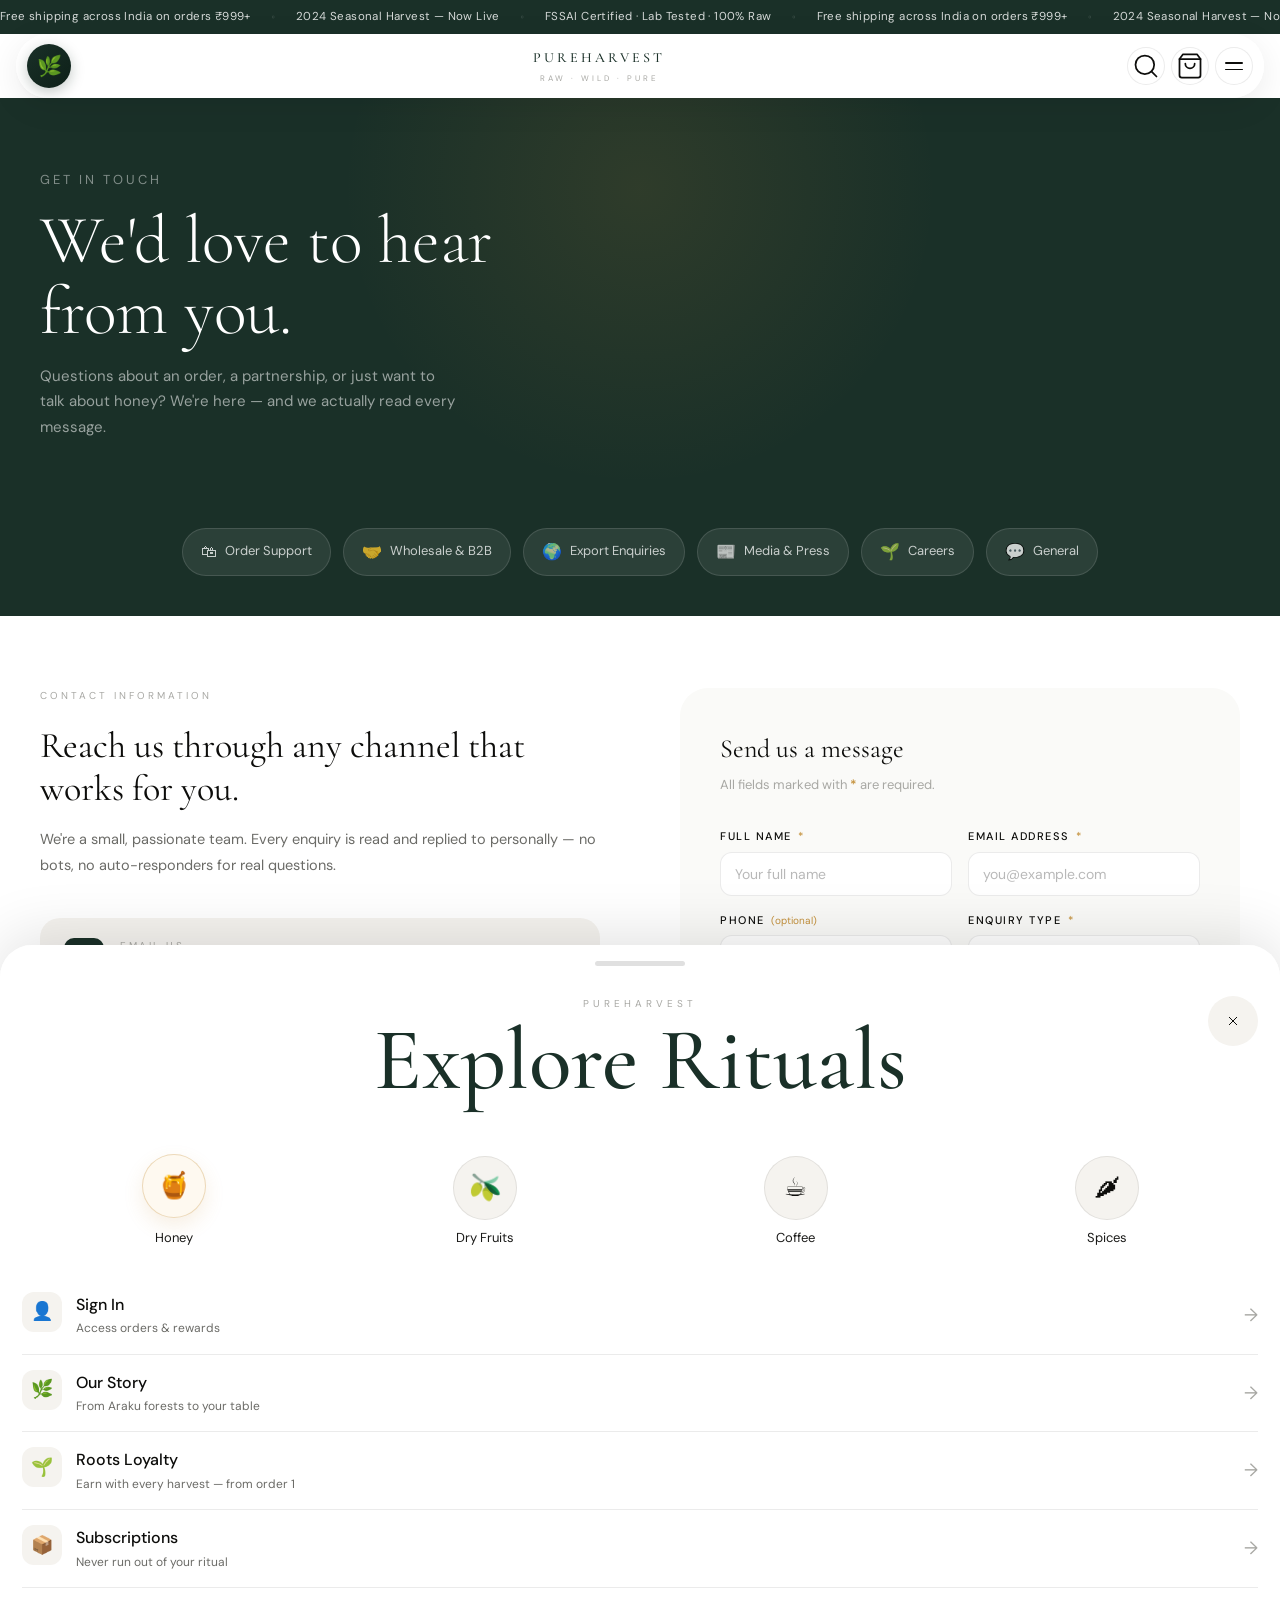
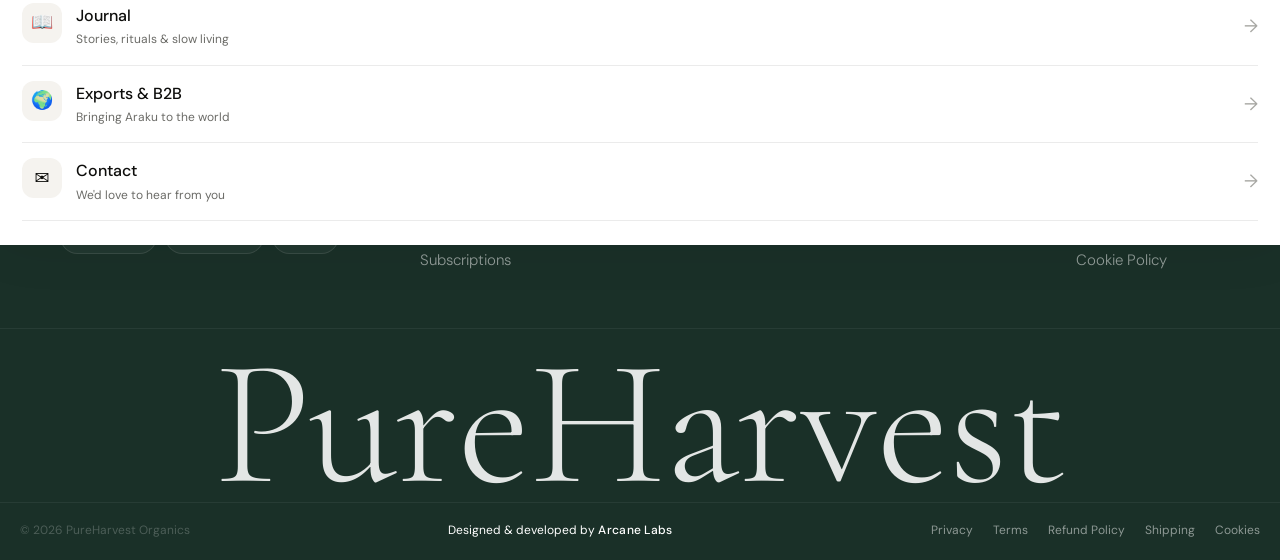
==== commit a9c55b1a: "Checkout M2 redesign, account page, Cloudflare Analytics - Remove GPS button and 27KB inline pincode" ====
--- a/contact.html
+++ b/contact.html
@@ -451,7 +451,7 @@
   </div>
   <nav class="drawer-nav">
     <!-- My Account first — returning customers; Contact last — utility -->
-    <a href="#" class="d-link"><div class="d-link-l"><div class="d-icon">👤</div><div><p class="d-link-name">My Account</p><p class="d-link-sub">Orders, rewards &amp; profile</p></div></div><span class="d-arrow">→</span></a>
+    <a href="account.html" class="d-link"><div class="d-link-l"><div class="d-icon">👤</div><div><p class="d-link-name">My Account</p><p class="d-link-sub">Orders, rewards &amp; profile</p></div></div><span class="d-arrow">→</span></a>
     <a href="index.html#story" class="d-link"><div class="d-link-l"><div class="d-icon">🌿</div><div><p class="d-link-name">Our Story</p><p class="d-link-sub">From Araku forests to your table</p></div></div><span class="d-arrow">→</span></a>
     <a href="roots.html" class="d-link"><div class="d-link-l"><div class="d-icon">🌱</div><div><p class="d-link-name">Roots Loyalty</p><p class="d-link-sub">Earn with every harvest — from order 1</p></div></div><span class="d-arrow">→</span></a>
     <a href="index.html#subscriptions" class="d-link"><div class="d-link-l"><div class="d-icon">📦</div><div><p class="d-link-name">Subscriptions</p><p class="d-link-sub">Never run out of your ritual</p></div></div><span class="d-arrow">→</span></a>
@@ -726,5 +726,8 @@
     formArea.style.display = 'block';
   });
 </script>
+  <!-- Cloudflare Web Analytics -->
+  <script defer src='https://static.cloudflareinsights.com/beacon.min.js' data-cf-beacon='{"token": "bb306b97acc943e2b715a00f781bbe0e"}'></script>
+  <!-- End Cloudflare Web Analytics -->
 </body>
 </html>
--- a/style.css
+++ b/style.css
@@ -1394,6 +1394,12 @@
   box-shadow: -8px 0 48px rgba(0,0,0,0.12);
 }
 .cart-sidebar.active .cart-panel { transform: translateX(0); }
+
+/* Force full-width on small phones — max-width:400px would otherwise leave
+   a visible gap on devices narrower than 400px (iPhone SE, older Androids) */
+@media (max-width: 480px) {
+  .cart-panel { max-width: 100%; }
+}
 .cart-head {
   display: flex; align-items: center; justify-content: space-between;
   padding: 24px 24px 20px;
@@ -1956,10 +1962,32 @@
 .co-input-flex { flex: 1; }
 .co-input-pin { max-width: 140px; }
 
-.co-pin-row { display: flex; align-items: center; gap: 14px; flex-wrap: wrap; }
-.co-pin-loc { font-size: 13px; font-weight: 500; transition: color 0.2s; }
-
-.co-textarea { resize: none; line-height: 1.5; }
+/* Phone + Pincode side-by-side — never stacks, even on small phones */
+.co-phone-pin-row { display: flex; gap: 12px; align-items: flex-start; }
+.co-phone-pin-row .co-field--phone { flex: 3; min-width: 0; }
+.co-phone-pin-row .co-field--pin   { flex: 2; min-width: 0; }
+
+/* Pin location label shown below the pincode input */
+.co-pin-loc { display: block; font-size: 11px; font-weight: 500; margin-top: 5px; transition: color 0.2s; }
+
+/* Two-field side-by-side row (Flat+Building, City+State) */
+.co-field-row { display: flex; gap: 12px; }
+.co-field-row .co-field { flex: 1; min-width: 0; }
+
+/* Read-only auto-filled inputs (City, State) */
+.co-input-auto {
+  background: rgba(255,255,255,0.04) !important;
+  color: rgba(255,255,255,0.55) !important;
+  cursor: default;
+  border-color: rgba(255,255,255,0.08) !important;
+}
+.co-input-auto:focus { outline: none; box-shadow: none; }
+
+/* Mobile tweaks — tighter gaps, stack co-field-row except pinned pairs */
+@media (max-width: 420px) {
+  .co-fields { gap: 12px; }
+  .co-field-row:not(.co-field-row--inline) { flex-direction: column; gap: 8px; }
+}
 
 /* Payment moment */
 .co-pay-summary {
@@ -2128,6 +2156,8 @@
   margin-top: 4px;
   padding: 0 2px;
 }
+/* Collapse the reserved hint space when there's no message, preventing dead space */
+.co-field-hint:empty { min-height: 0; margin-top: 0; }
 
 /* ── Product page: Roots earning display (light bg version) ──
    Used on product-honey.html and future product pages.
@@ -2158,20 +2188,51 @@
 }
 
 /* ── Homepage Roots section ── */
+/* padding: 100px 20px matches every other section on the page (story, b2b,
+   subscriptions, journal all use padding: 80px 20px on the section itself).
+   The 20px horizontal applies at all screen widths — no media query needed. */
 .roots-home {
   background: var(--forest);
-  padding: 100px 0;
+  padding: 100px 20px;
   color: white;
 }
 .roots-home-inner {
   display: grid;
   grid-template-columns: 1fr 1fr;
   gap: 72px;
-  align-items: center;
-}
+  align-items: flex-start; /* pin both columns to top — button anchors below pitch, not floating mid-column */
+}
+
+/* Button override — scoped to roots section only so .btn-primary elsewhere is unchanged.
+   No padding/background/radius: aligns flush with the copy above it.
+   Muted white text at rest; full white on hover — text-link feel, not a pill. */
+.roots-home .btn-primary {
+  background: transparent;
+  color: rgba(255,255,255,0.45);
+  padding: 0;
+  border-radius: 0;
+  transition: color 0.2s ease;
+}
+.roots-home .btn-primary:hover {
+  background: transparent;
+  color: rgba(255,255,255,1);
+  transform: none;
+}
+
+/* Below 900px: single column */
 @media (max-width: 900px) {
-  .roots-home-inner { grid-template-columns: 1fr; gap: 48px; }
-}
+  .roots-home-inner { grid-template-columns: 1fr; gap: 40px; }
+}
+/* Below 600px: reduce vertical padding and tighten inner spacing */
+@media (max-width: 600px) {
+  .roots-home       { padding: 64px 20px; }           /* shorter top/bottom on mobile */
+  .roots-home-inner { gap: 36px; }
+  .roots-home-p     { max-width: 100%; }              /* drop 480px cap in single-column */
+  .roots-earn-strip { gap: 12px; }                    /* tighter on small screens */
+  .roots-home-tiers { gap: 10px; }
+  .rht-sub          { font-size: 11px; }              /* prevent text overflowing narrow cards */
+}
+
 .roots-home-h2 {
   font-family: var(--serif);
   font-size: clamp(36px, 5vw, 54px);
@@ -2195,7 +2256,7 @@
   align-items: center;
   gap: 20px;
   margin-bottom: 36px;
-  flex-wrap: wrap;
+  flex-wrap: nowrap; /* keep on one line — wrapping looks broken */
 }
 .roots-earn-stat { text-align: center; }
 .res-num {
@@ -2228,9 +2289,9 @@
   border-color: rgba(196,144,58,0.28);
 }
 .rht-icon { font-size: 22px; flex-shrink: 0; }
-.rht-card > div { flex: 1; }
+.rht-card > div { flex: 1; min-width: 0; } /* min-width:0 prevents text overflowing card */
 .rht-name { font-size: 14px; font-weight: 500; color: white; margin-bottom: 2px; }
-.rht-sub { font-size: 12px; color: rgba(255,255,255,0.45); }
+.rht-sub  { font-size: 12px; color: rgba(255,255,255,0.45); }
 .rht-badge {
   font-size: 11px;
   font-weight: 500;
@@ -2243,3 +2304,373 @@
   flex-shrink: 0;
 }
 
+/* ═══════════════════════════════════════
+   ACCOUNT PAGE
+   ═══════════════════════════════════════ */
+
+.acct-main {
+  min-height: 80vh;
+  padding: 60px 0 80px;
+  background: var(--forest);
+}
+
+.acct-wrap {
+  max-width: 520px;
+  margin: 0 auto;
+  padding: 0 24px;
+}
+
+/* Hero */
+.acct-eyebrow {
+  font-family: var(--sans);
+  font-size: 11px;
+  letter-spacing: 0.12em;
+  text-transform: uppercase;
+  color: var(--honey);
+  margin-bottom: 12px;
+}
+
+.acct-h1 {
+  font-family: var(--serif);
+  font-size: clamp(48px, 10vw, 72px);
+  font-weight: 300;
+  line-height: 1.05;
+  color: #fff;
+  margin: 0 0 16px;
+}
+
+.acct-h1 em {
+  font-style: italic;
+  color: var(--honey);
+}
+
+.acct-sub {
+  font-size: 15px;
+  color: rgba(255,255,255,0.55);
+  line-height: 1.6;
+  margin-bottom: 36px;
+}
+
+/* Sign-in card */
+.acct-card {
+  background: rgba(255,255,255,0.04);
+  border: 1px solid rgba(255,255,255,0.1);
+  border-radius: 20px;
+  padding: 28px 24px;
+  margin-bottom: 32px;
+}
+
+.acct-card-label {
+  font-size: 13px;
+  color: rgba(255,255,255,0.45);
+  margin-bottom: 16px;
+}
+
+.acct-input-group { margin-bottom: 6px; }
+
+.acct-input {
+  width: 100%;
+  background: rgba(255,255,255,0.06);
+  border: 1px solid rgba(255,255,255,0.14);
+  border-radius: 12px;
+  color: #fff;
+  font-family: var(--sans);
+  font-size: 15px;
+  padding: 13px 16px;
+  outline: none;
+  transition: border-color 0.2s, box-shadow 0.2s;
+  box-sizing: border-box;
+}
+
+.acct-input::placeholder { color: rgba(255,255,255,0.3); }
+
+.acct-input:focus {
+  border-color: rgba(196,144,58,0.6);
+  box-shadow: 0 0 0 3px rgba(196,144,58,0.1);
+}
+
+.acct-input--error {
+  border-color: rgba(220,80,60,0.6) !important;
+  box-shadow: 0 0 0 3px rgba(220,80,60,0.08) !important;
+}
+
+.acct-hint {
+  font-size: 12px;
+  color: rgba(220,80,60,0.85);
+  min-height: 18px;
+  margin-top: 6px;
+  padding: 0 2px;
+}
+
+.acct-cta {
+  width: 100%;
+  margin-top: 16px;
+  padding: 14px;
+  background: var(--honey);
+  border: none;
+  border-radius: 12px;
+  color: var(--forest-2);
+  font-family: var(--sans);
+  font-size: 15px;
+  font-weight: 500;
+  cursor: pointer;
+  transition: background 0.2s, transform 0.15s;
+}
+
+.acct-cta:hover { background: var(--honey-dk); transform: translateY(-1px); }
+.acct-cta:active { transform: translateY(0); }
+
+.acct-privacy {
+  font-size: 11px;
+  color: rgba(255,255,255,0.3);
+  text-align: center;
+  margin-top: 14px;
+}
+
+.acct-privacy a { color: rgba(255,255,255,0.45); text-decoration: underline; }
+
+/* Sent confirmation */
+.acct-sent {
+  display: none;
+  text-align: center;
+  padding: 32px 24px;
+  background: rgba(255,255,255,0.04);
+  border: 1px solid rgba(255,255,255,0.1);
+  border-radius: 20px;
+  margin-bottom: 32px;
+}
+
+.acct-sent-icon { font-size: 40px; margin-bottom: 16px; }
+
+.acct-sent-title {
+  font-family: var(--serif);
+  font-size: 24px;
+  color: #fff;
+  margin-bottom: 10px;
+}
+
+.acct-sent-sub {
+  font-size: 14px;
+  color: rgba(255,255,255,0.5);
+  line-height: 1.6;
+  margin-bottom: 24px;
+}
+
+.acct-sent-sub strong { color: rgba(255,255,255,0.85); }
+
+.acct-back {
+  background: none;
+  border: none;
+  color: var(--honey);
+  font-family: var(--sans);
+  font-size: 14px;
+  cursor: pointer;
+  padding: 0;
+  text-decoration: underline;
+}
+
+/* Teaser cards */
+.acct-teaser { margin-top: 8px; }
+
+.acct-teaser-label {
+  font-size: 11px;
+  letter-spacing: 0.1em;
+  text-transform: uppercase;
+  color: rgba(255,255,255,0.3);
+  margin-bottom: 16px;
+  font-family: var(--sans);
+}
+
+.acct-teaser-grid {
+  display: grid;
+  grid-template-columns: repeat(3, 1fr);
+  gap: 12px;
+}
+
+.acct-teaser-card {
+  background: rgba(255,255,255,0.03);
+  border: 1px solid rgba(255,255,255,0.07);
+  border-radius: 16px;
+  padding: 20px 16px;
+}
+
+.acct-teaser-icon { font-size: 22px; display: block; margin-bottom: 10px; }
+
+.acct-teaser-name {
+  font-size: 13px;
+  font-weight: 500;
+  color: rgba(255,255,255,0.7);
+  margin-bottom: 6px;
+}
+
+.acct-teaser-desc {
+  font-size: 11px;
+  color: rgba(255,255,255,0.35);
+  line-height: 1.5;
+}
+
+/* Mobile */
+@media (max-width: 520px) {
+  .acct-main { padding: 40px 0 60px; }
+  .acct-teaser-grid { grid-template-columns: 1fr; }
+  .acct-teaser-card { display: flex; align-items: flex-start; gap: 14px; padding: 16px; }
+  .acct-teaser-icon { margin-bottom: 0; flex-shrink: 0; }
+}
+
+/* ── Dashboard (signed-in view — JS rendered) ── */
+
+.acct-db-bar {
+  display: flex;
+  justify-content: space-between;
+  align-items: flex-start;
+  margin-bottom: 28px;
+  gap: 12px;
+}
+
+.acct-db-greet {
+  font-family: var(--serif);
+  font-size: 26px;
+  color: #fff;
+  margin-bottom: 4px;
+}
+
+.acct-db-since { font-size: 12px; color: rgba(255,255,255,0.35); }
+
+.acct-signout-btn {
+  background: none;
+  border: 1px solid rgba(255,255,255,0.15);
+  border-radius: 8px;
+  color: rgba(255,255,255,0.4);
+  font-family: var(--sans);
+  font-size: 12px;
+  padding: 7px 14px;
+  cursor: pointer;
+  white-space: nowrap;
+  flex-shrink: 0;
+  transition: border-color 0.2s, color 0.2s;
+}
+.acct-signout-btn:hover { border-color: rgba(255,255,255,0.3); color: rgba(255,255,255,0.7); }
+
+/* Roots balance card */
+.acct-roots-card {
+  background: linear-gradient(135deg, rgba(196,144,58,0.18) 0%, rgba(196,144,58,0.07) 100%);
+  border: 1px solid rgba(196,144,58,0.28);
+  border-radius: 20px;
+  padding: 24px;
+  margin-bottom: 14px;
+}
+
+.acct-roots-top {
+  display: flex;
+  justify-content: space-between;
+  align-items: flex-start;
+  gap: 12px;
+  margin-bottom: 18px;
+}
+
+.acct-roots-label {
+  font-size: 11px;
+  letter-spacing: 0.1em;
+  text-transform: uppercase;
+  color: rgba(255,255,255,0.4);
+  margin-bottom: 8px;
+  font-family: var(--sans);
+}
+
+.acct-roots-num {
+  font-family: var(--serif);
+  font-size: 56px;
+  font-weight: 300;
+  color: var(--honey);
+  line-height: 1;
+  margin-bottom: 10px;
+}
+
+.acct-roots-unit { font-size: 22px; color: rgba(196,144,58,0.55); }
+
+.acct-roots-redeem { font-size: 13px; color: rgba(255,255,255,0.45); line-height: 1.5; }
+.acct-roots-redeem strong { color: rgba(255,255,255,0.85); }
+
+.acct-tier-badge {
+  display: flex;
+  flex-direction: column;
+  align-items: center;
+  gap: 5px;
+  background: rgba(255,255,255,0.05);
+  border: 1px solid rgba(255,255,255,0.1);
+  border-radius: 14px;
+  padding: 14px 18px;
+  flex-shrink: 0;
+}
+
+.acct-tier-icon { font-size: 26px; }
+
+.acct-tier-name {
+  font-size: 11px;
+  color: rgba(255,255,255,0.45);
+  font-family: var(--sans);
+  letter-spacing: 0.06em;
+}
+
+.acct-roots-link {
+  display: block;
+  padding-top: 16px;
+  border-top: 1px solid rgba(196,144,58,0.18);
+  font-size: 13px;
+  color: var(--honey);
+  text-decoration: none;
+}
+.acct-roots-link:hover { text-decoration: underline; }
+
+/* Generic section card (Orders, Profile) */
+.acct-section {
+  background: rgba(255,255,255,0.03);
+  border: 1px solid rgba(255,255,255,0.07);
+  border-radius: 20px;
+  padding: 24px;
+  margin-bottom: 14px;
+}
+
+.acct-section-title {
+  font-size: 11px;
+  letter-spacing: 0.1em;
+  text-transform: uppercase;
+  color: rgba(255,255,255,0.3);
+  margin-bottom: 18px;
+  font-family: var(--sans);
+}
+
+/* Empty orders state */
+.acct-orders-empty { text-align: center; padding: 16px 0 8px; }
+.acct-orders-icon  { font-size: 30px; display: block; margin-bottom: 10px; }
+.acct-orders-msg   { font-size: 14px; color: rgba(255,255,255,0.35); margin-bottom: 14px; }
+.acct-shop-link    { font-size: 13px; color: var(--honey); text-decoration: none; }
+.acct-shop-link:hover { text-decoration: underline; }
+
+/* Profile rows */
+.acct-profile-row {
+  display: flex;
+  justify-content: space-between;
+  align-items: center;
+  padding: 11px 0;
+  border-bottom: 1px solid rgba(255,255,255,0.06);
+}
+.acct-profile-row:last-of-type { border-bottom: none; }
+
+.acct-profile-label { font-size: 12px; color: rgba(255,255,255,0.35); }
+.acct-profile-val   { font-size: 13px; color: rgba(255,255,255,0.75); text-align: right; }
+.acct-profile-muted { color: rgba(255,255,255,0.28) !important; }
+
+.acct-edit-btn {
+  width: 100%;
+  margin-top: 18px;
+  padding: 11px;
+  background: none;
+  border: 1px solid rgba(255,255,255,0.1);
+  border-radius: 10px;
+  color: rgba(255,255,255,0.25);
+  font-family: var(--sans);
+  font-size: 13px;
+  cursor: not-allowed;
+}
+
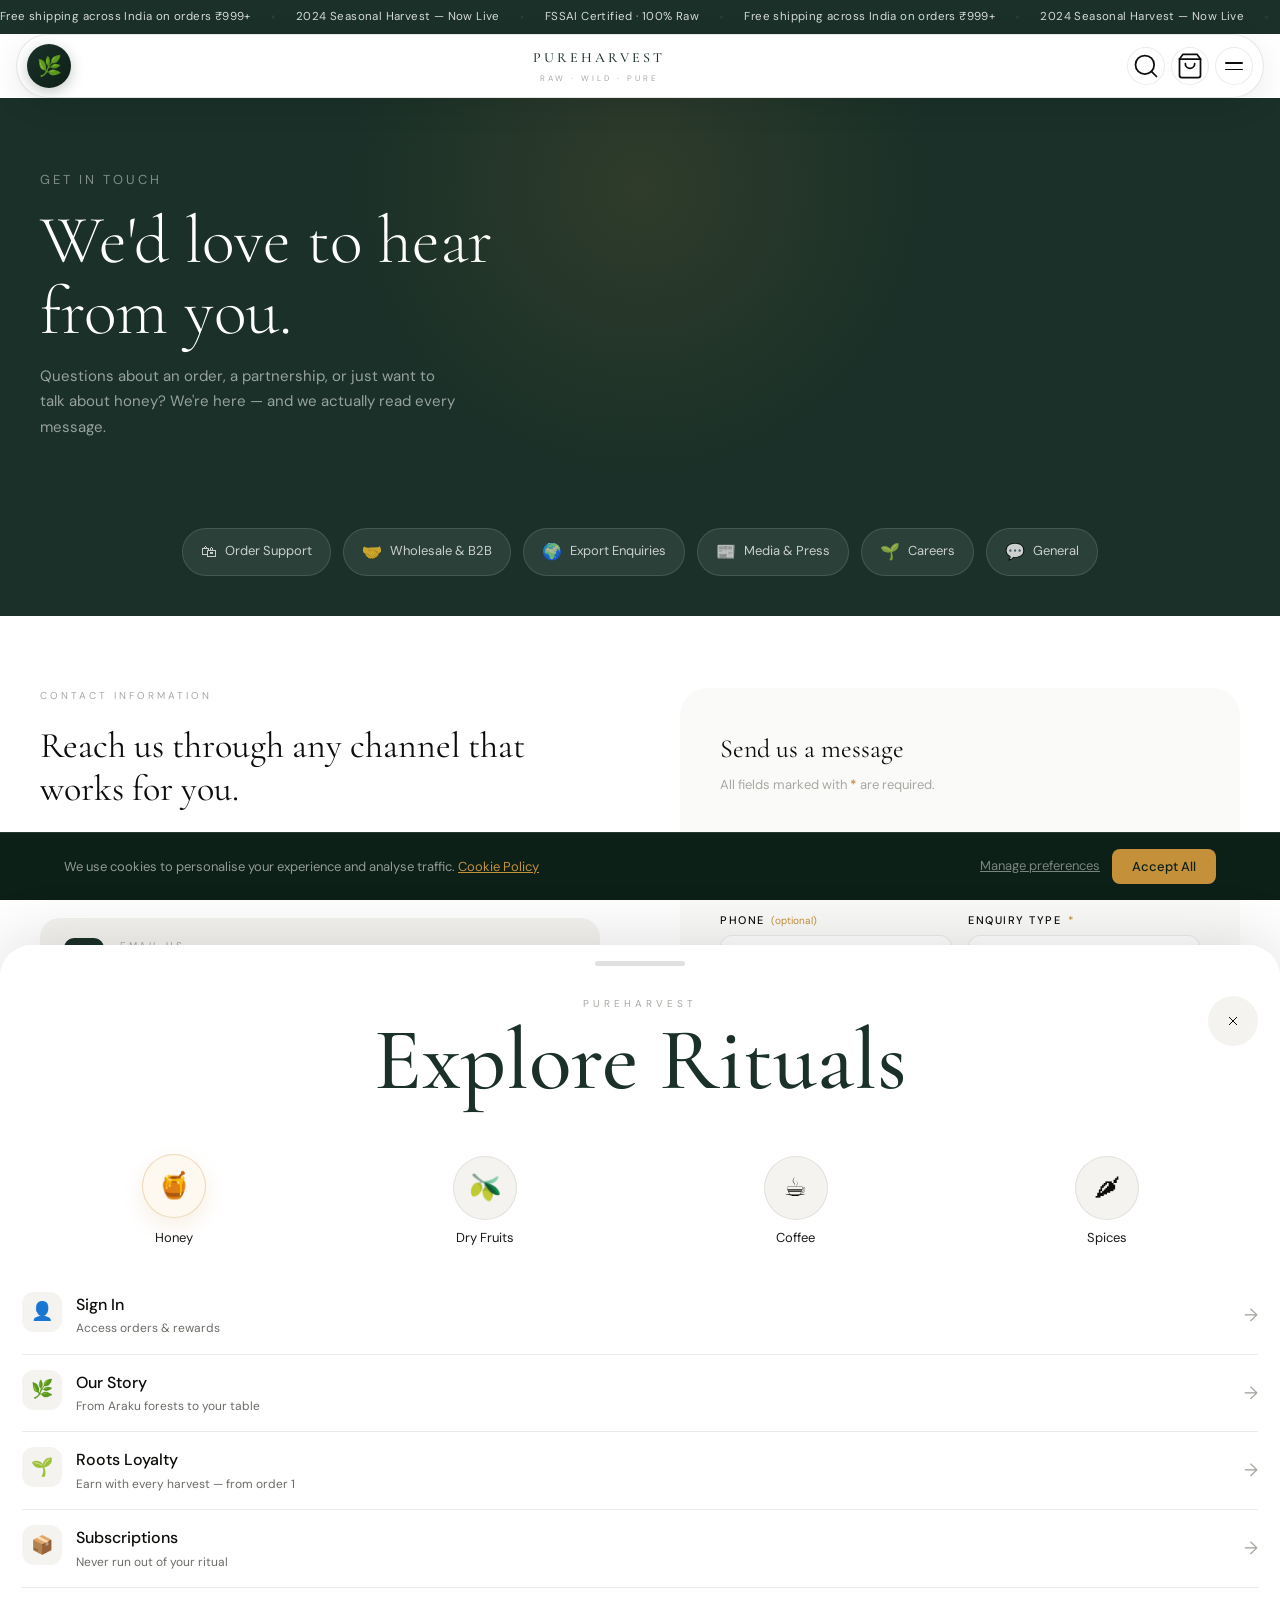
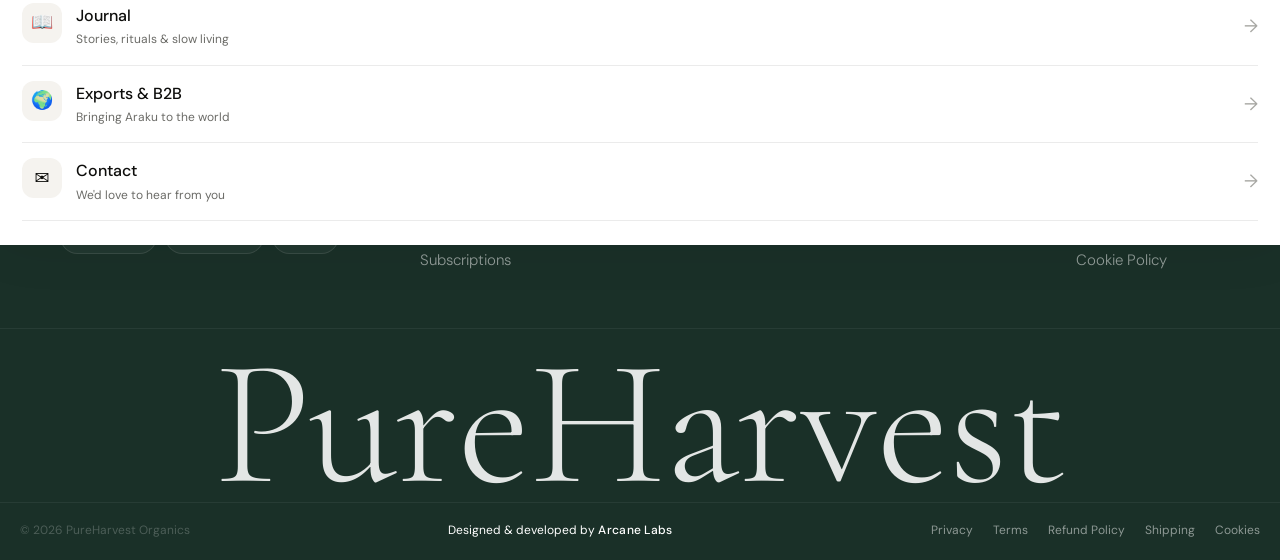
==== commit 4be017fb: "Account dashboard, Cashfree, order tracking, Lab Tested removal - Account dashboard v2: full rewrite" ====
--- a/contact.html
+++ b/contact.html
@@ -364,13 +364,13 @@
     <span class="ann-sep">◦</span>
     <span>2024 Seasonal Harvest — Now Live</span>
     <span class="ann-sep">◦</span>
-    <span>FSSAI Certified · Lab Tested · 100% Raw</span>
+    <span>FSSAI Certified · 100% Raw</span>
     <span class="ann-sep">◦</span>
     <span>Free shipping across India on orders ₹999+</span>
     <span class="ann-sep">◦</span>
     <span>2024 Seasonal Harvest — Now Live</span>
     <span class="ann-sep">◦</span>
-    <span>FSSAI Certified · Lab Tested · 100% Raw</span>
+    <span>FSSAI Certified · 100% Raw</span>
     <span class="ann-sep">◦</span>
   </div>
 </div>
--- a/style.css
+++ b/style.css
@@ -210,11 +210,11 @@
   background: rgba(255,255,255,0.88);
   backdrop-filter: blur(24px);
   -webkit-backdrop-filter: blur(24px);
-  border: 1px solid rgba(255,255,255,0.72);
+  border: 1px solid rgba(0,0,0,0.1);
   display: flex;
   align-items: center;
   justify-content: space-between;
-  padding: 0 10px;
+  padding: 10px 10px;
   box-shadow: 0 8px 32px rgba(0,0,0,0.08), inset 0 1px 0 rgba(255,255,255,0.9);
 }
 
@@ -1923,6 +1923,44 @@
 }
 .co-trust-sep { color: rgba(255,255,255,0.2); }
 
+/* ── Saved-address pills (M2) — most-used one auto-fills the form;
+   pills only switch between options, never manage them (that lives in
+   the account Profile tab). Compact by design — one row, no scrolling. ── */
+.co-addr-pills {
+  display: flex;
+  flex-wrap: wrap;
+  gap: 8px;
+  margin-bottom: 20px;
+}
+.co-addr-pill {
+  background: rgba(255,255,255,0.06);
+  border: 1px solid rgba(255,255,255,0.14);
+  border-radius: 20px;
+  padding: 8px 16px;
+  font-family: var(--sans);
+  font-size: 13px;
+  font-weight: 500;
+  color: rgba(255,255,255,0.7);
+  cursor: pointer;
+  transition: border-color 0.2s, background 0.2s, color 0.2s;
+}
+.co-addr-pill:hover { border-color: rgba(196,144,58,0.4); }
+.co-addr-pill--active {
+  border-color: var(--honey);
+  background: rgba(196,144,58,0.14);
+  color: var(--honey);
+}
+.co-addr-pill--add { border-style: dashed; }
+.co-addr-pill--add.co-addr-pill--active { border-style: solid; }
+
+/* ── M3: one-time notice when a new address just got auto-saved ── */
+.co-addr-saved-notice {
+  font-family: var(--sans);
+  font-size: 12px;
+  color: rgba(196,144,58,0.8);
+  margin: -8px 0 14px;
+}
+
 /* Form fields */
 .co-fields { display: flex; flex-direction: column; gap: 16px; margin-bottom: 28px; }
 .co-field { display: flex; flex-direction: column; gap: 7px; }
@@ -2130,6 +2168,98 @@
 .co-msg-ok   { color: #4ade80; }
 .co-msg-err  { color: #f87171; }
 .co-msg-warn { color: var(--honey); }
+
+/* ── Roots redemption — live balance + stepper (M3 payment step) ──
+   Replaces blind code-entry for a customer's own Roots: shows their
+   actual balance and lets them apply it in steps of 10, right here.
+─────────────────────────────────────────────────────────── */
+.co-roots-prompt {
+  display: flex;
+  align-items: center;
+  gap: 8px;
+  background: rgba(255,255,255,0.04);
+  border: 1px solid rgba(255,255,255,0.1);
+  border-radius: 10px;
+  padding: 10px 14px;
+  margin-bottom: 16px;
+  font-size: 13px;
+  color: rgba(255,255,255,0.5);
+  font-family: var(--sans);
+}
+.co-roots-prompt a { color: var(--honey); text-decoration: underline; }
+
+.co-roots-card {
+  background: rgba(196,144,58,0.08);
+  border: 1px solid rgba(196,144,58,0.22);
+  border-radius: 14px;
+  padding: 16px;
+  margin-bottom: 16px;
+}
+.co-roots-card-head {
+  display: flex;
+  align-items: center;
+  gap: 10px;
+  margin-bottom: 14px;
+}
+.co-roots-card-icon { font-size: 20px; }
+.co-roots-card-title {
+  font-family: var(--sans);
+  font-size: 14px;
+  font-weight: 600;
+  color: rgba(255,255,255,0.92);
+}
+.co-roots-card-sub {
+  font-family: var(--sans);
+  font-size: 12px;
+  color: rgba(255,255,255,0.45);
+  margin-top: 1px;
+}
+
+.co-roots-stepper {
+  display: flex;
+  align-items: center;
+  justify-content: center;
+  gap: 20px;
+}
+.co-roots-step-btn {
+  width: 36px;
+  height: 36px;
+  border-radius: 50%;
+  border: 1px solid rgba(196,144,58,0.35);
+  background: rgba(255,255,255,0.06);
+  color: var(--honey);
+  font-size: 18px;
+  line-height: 1;
+  cursor: pointer;
+  transition: background 0.2s, opacity 0.2s;
+}
+.co-roots-step-btn:hover:not(:disabled) { background: rgba(196,144,58,0.18); }
+.co-roots-step-btn:disabled { opacity: 0.3; cursor: not-allowed; }
+.co-roots-step-val {
+  display: flex;
+  align-items: baseline;
+  gap: 6px;
+  min-width: 64px;
+  justify-content: center;
+}
+.co-roots-step-val span:first-child {
+  font-family: var(--serif);
+  font-size: 24px;
+  font-weight: 400;
+  color: rgba(255,255,255,0.92);
+}
+.co-roots-step-label {
+  font-family: var(--sans);
+  font-size: 12px;
+  color: rgba(255,255,255,0.4);
+}
+.co-roots-card-applied {
+  text-align: center;
+  font-family: var(--sans);
+  font-size: 12px;
+  color: rgba(196,144,58,0.85);
+  margin-top: 12px;
+}
 
 /* ── Roots earning display (dark bg version — checkout) ──
    Shown in M1 (after subtotal) and M3 (above sticky footer).
@@ -2288,7 +2418,7 @@
   background: rgba(196,144,58,0.12);
   border-color: rgba(196,144,58,0.28);
 }
-.rht-icon { font-size: 22px; flex-shrink: 0; }
+.rht-icon { font-size: 20px; flex-shrink: 0; }
 .rht-card > div { flex: 1; min-width: 0; } /* min-width:0 prevents text overflowing card */
 .rht-name { font-size: 14px; font-weight: 500; color: white; margin-bottom: 2px; }
 .rht-sub  { font-size: 12px; color: rgba(255,255,255,0.45); }
@@ -2304,6 +2434,76 @@
   flex-shrink: 0;
 }
 
+/* Shipping fee — muted colour when not free */
+.co-shipping-fee { color: rgba(255,255,255,0.55); }
+
+/* ═══════════════════════════════════════
+   COOKIE CONSENT BANNER
+   ═══════════════════════════════════════ */
+.cookie-banner {
+  position: fixed;
+  bottom: 0; left: 0; right: 0;
+  z-index: 9000;
+  background: var(--forest-2);
+  border-top: 1px solid rgba(255,255,255,0.1);
+  transform: translateY(100%);
+  transition: transform 0.35s cubic-bezier(0.4,0,0.2,1);
+}
+.cookie-banner--visible { transform: translateY(0); }
+
+.cookie-inner {
+  max-width: 1200px;
+  margin: 0 auto;
+  padding: 16px 24px;
+  display: flex;
+  align-items: center;
+  gap: 20px;
+  flex-wrap: wrap;
+}
+
+.cookie-text {
+  font-size: 13px;
+  color: rgba(255,255,255,0.55);
+  line-height: 1.5;
+  flex: 1;
+  min-width: 200px;
+}
+.cookie-text a { color: var(--honey); text-decoration: underline; }
+
+.cookie-btns {
+  display: flex;
+  align-items: center;
+  gap: 12px;
+  flex-shrink: 0;
+}
+
+.cookie-manage {
+  font-size: 13px;
+  color: rgba(255,255,255,0.45);
+  text-decoration: underline;
+  white-space: nowrap;
+}
+
+.cookie-accept {
+  background: var(--honey);
+  border: none;
+  border-radius: 8px;
+  color: var(--forest-2);
+  font-family: var(--sans);
+  font-size: 13px;
+  font-weight: 500;
+  padding: 9px 20px;
+  cursor: pointer;
+  white-space: nowrap;
+  transition: background 0.2s;
+}
+.cookie-accept:hover { background: var(--honey-dk); }
+
+@media (max-width: 520px) {
+  .cookie-inner { padding: 14px 16px; gap: 12px; }
+  .cookie-btns  { width: 100%; justify-content: flex-end; }
+}
+
 /* ═══════════════════════════════════════
    ACCOUNT PAGE
    ═══════════════════════════════════════ */
@@ -2572,22 +2772,20 @@
   font-size: 11px;
   letter-spacing: 0.1em;
   text-transform: uppercase;
-  color: rgba(255,255,255,0.4);
+  color: rgba(255,255,255,0.38);
   margin-bottom: 8px;
   font-family: var(--sans);
 }
 
 .acct-roots-num {
   font-family: var(--serif);
-  font-size: 56px;
+  font-size: 60px;
   font-weight: 300;
   color: var(--honey);
   line-height: 1;
   margin-bottom: 10px;
 }
-
-.acct-roots-unit { font-size: 22px; color: rgba(196,144,58,0.55); }
-
+.acct-roots-unit  { font-size: 22px; color: rgba(196,144,58,0.55); }
 .acct-roots-redeem { font-size: 13px; color: rgba(255,255,255,0.45); line-height: 1.5; }
 .acct-roots-redeem strong { color: rgba(255,255,255,0.85); }
 
@@ -2674,3 +2872,1938 @@
   cursor: not-allowed;
 }
 
+/* ── Demo login button (subtle, below main CTA) ─────────── */
+.acct-demo-btn {
+  display: block;
+  width: 100%;
+  margin-top: 10px;
+  padding: 11px;
+  background: none;
+  border: 1px solid rgba(255,255,255,0.06);
+  border-radius: 10px;
+  color: rgba(255,255,255,0.22);
+  font-family: var(--sans);
+  font-size: 13px;
+  cursor: pointer;
+  text-align: center;
+  transition: border-color 0.2s, color 0.2s;
+}
+.acct-demo-btn:hover {
+  border-color: rgba(255,255,255,0.14);  /* subtle reveal on hover */
+  color: rgba(255,255,255,0.5);          /* brighten label */
+}
+
+/* ══════════════════════════════════════════════════════════
+   DEMO PIN OVERLAY
+   Full-screen modal that appears when "Demo Login" is clicked.
+   JS adds .acct-pin-overlay--visible to trigger the fade-in.
+   ══════════════════════════════════════════════════════════ */
+.acct-pin-overlay {
+  position: fixed;                          /* covers entire viewport */
+  inset: 0;                                 /* shorthand for top/right/bottom/left: 0 */
+  background: rgba(10,22,16,0.88);          /* dark forest backdrop */
+  display: flex;
+  align-items: center;                      /* vertically center the panel */
+  justify-content: center;                  /* horizontally center */
+  z-index: 9000;                            /* above everything on page */
+  opacity: 0;                               /* starts invisible */
+  transition: opacity 0.3s ease;            /* fades in smoothly */
+}
+.acct-pin-overlay--visible {
+  opacity: 1;                               /* JS adds this class to trigger fade-in */
+}
+
+/* The white card panel sitting in the center of the overlay */
+.acct-pin-panel {
+  background: #132d20;                      /* slightly lighter than page forest bg */
+  border: 1px solid rgba(255,255,255,0.08); /* subtle border */
+  border-radius: 20px;
+  padding: 36px 28px 32px;
+  text-align: center;
+  width: 320px;                             /* fixed width for numpad layout */
+  max-width: calc(100vw - 40px);            /* never wider than mobile screen */
+  position: relative;                       /* for the absolute-positioned close btn */
+}
+
+/* ✕ close button — top right corner */
+.acct-pin-close {
+  position: absolute;                       /* anchored to panel corners */
+  top: 16px;
+  right: 16px;
+  background: none;
+  border: none;
+  color: rgba(255,255,255,0.35);
+  font-size: 16px;
+  cursor: pointer;
+  line-height: 1;
+  padding: 4px;
+  transition: color 0.2s;
+}
+.acct-pin-close:hover { color: rgba(255,255,255,0.7); }
+
+/* DEMO ACCESS eyebrow label */
+.acct-pin-eyebrow {
+  font-family: var(--sans);
+  font-size: 10px;
+  letter-spacing: 0.16em;
+  text-transform: uppercase;
+  color: var(--honey);                      /* gold accent */
+  margin-bottom: 10px;
+}
+
+/* "Enter PIN" heading */
+.acct-pin-title {
+  font-family: var(--serif);
+  font-size: 26px;
+  font-weight: 300;
+  color: rgba(255,255,255,0.88);
+  margin-bottom: 6px;
+}
+
+/* Subtitle copy below heading */
+.acct-pin-sub {
+  font-family: var(--sans);
+  font-size: 13px;
+  color: rgba(255,255,255,0.3);
+  margin-bottom: 24px;
+}
+
+/* Four dot indicators that fill as digits are entered */
+.acct-pin-dots {
+  display: flex;
+  justify-content: center;
+  gap: 14px;                                /* spacing between dots */
+  margin-bottom: 8px;
+}
+.acct-pin-dot {
+  width: 12px;
+  height: 12px;
+  border-radius: 50%;
+  border: 1px solid rgba(255,255,255,0.2);
+  background: transparent;
+  transition: background 0.15s, border-color 0.15s;
+}
+.acct-pin-dot--filled {
+  background: var(--honey);                 /* gold fill when digit entered */
+  border-color: var(--honey);
+}
+
+/* Error message shown below dots on wrong PIN */
+.acct-pin-error {
+  font-family: var(--sans);
+  font-size: 12px;
+  color: #e07070;                           /* warm red — less alarming than pure red */
+  min-height: 18px;                         /* reserve space so layout doesn't shift */
+  margin-bottom: 16px;
+}
+
+/* 3×4 numpad grid */
+.acct-pin-pad {
+  display: grid;
+  grid-template-columns: repeat(3, 1fr);    /* three equal columns */
+  gap: 10px;
+  margin-top: 4px;
+}
+
+/* Individual numpad keys */
+.acct-pin-key {
+  background: rgba(255,255,255,0.05);       /* very subtle key background */
+  border: 1px solid rgba(255,255,255,0.07);
+  border-radius: 12px;
+  color: rgba(255,255,255,0.8);
+  font-family: var(--serif);
+  font-size: 20px;
+  font-weight: 300;
+  padding: 14px;
+  cursor: pointer;
+  transition: background 0.15s, border-color 0.15s;
+}
+.acct-pin-key:hover {
+  background: rgba(255,255,255,0.1);
+  border-color: rgba(255,255,255,0.15);
+}
+.acct-pin-key:active {
+  background: rgba(196,144,58,0.15);        /* gold flash on tap */
+}
+.acct-pin-key--empty {
+  background: none;                         /* blank cell in 3×4 grid (bottom-left) */
+  border: none;
+  cursor: default;
+}
+.acct-pin-key--del {
+  font-family: var(--sans);                 /* backspace uses sans for the ⌫ glyph */
+  font-size: 16px;
+  color: rgba(255,255,255,0.45);
+}
+
+/* Shake animation on wrong PIN */
+@keyframes acctPinShake {
+  0%, 100% { transform: translateX(0); }
+  20%, 60% { transform: translateX(-6px); }
+  40%, 80% { transform: translateX(6px); }
+}
+.acct-pin-dots--shake {
+  animation: acctPinShake 0.4s ease;       /* applied by JS on wrong PIN */
+}
+
+/* Dots go green when correct PIN entered */
+.acct-pin-dots--success .acct-pin-dot {
+  background: #5cb87e;                      /* success green */
+  border-color: #5cb87e;
+}
+
+/* ── Orders list (demo + future real data) ───────────────── */
+.acct-orders-list { display: flex; flex-direction: column; gap: 1px; }
+
+.acct-order-row {
+  display: flex;
+  justify-content: space-between;
+  align-items: flex-start;
+  gap: 12px;
+  padding: 14px 0;
+  border-bottom: 1px solid rgba(255,255,255,0.05);
+}
+.acct-order-row:last-child { border-bottom: none; }
+
+.acct-order-info { flex: 1; min-width: 0; }
+.acct-order-id   { font-family: var(--sans); font-size: 10px; color: rgba(255,255,255,0.3); letter-spacing: 0.05em; margin-bottom: 3px; }
+.acct-order-items{ font-family: var(--sans); font-size: 12px; color: rgba(255,255,255,0.72); margin-bottom: 3px; }
+.acct-order-date { font-family: var(--sans); font-size: 11px; color: rgba(255,255,255,0.28); }
+
+.acct-order-right {
+  display: flex;
+  flex-direction: column;
+  align-items: flex-end;
+  gap: 5px;
+  flex-shrink: 0;
+}
+.acct-order-total { font-family: var(--sans); font-size: 13px; font-weight: 500; color: rgba(255,255,255,0.85); margin-bottom: 4px; }
+.acct-order-badge {
+  font-family: var(--sans);
+  font-size: 10px;
+  padding: 2px 8px;
+  border-radius: 99px;
+  background: rgba(92,184,126,0.12);
+  border: 1px solid rgba(92,184,126,0.22);
+  color: #5cb87e;
+  margin-bottom: 4px;
+}
+.acct-order-roots-earned { font-family: var(--sans); font-size: 10px; color: rgba(196,144,58,0.65); }
+.acct-track-link {
+  font-family: var(--sans);
+  font-size: 10px;
+  color: var(--honey);
+  text-decoration: none;
+  opacity: 0.7;
+  transition: opacity 0.2s;
+}
+.acct-track-link:hover { opacity: 1; }
+
+.acct-orders-empty {
+  text-align: center;
+  padding: 28px 16px;
+  font-family: var(--sans);
+  font-size: 13px;
+  color: rgba(255,255,255,0.35);
+}
+.acct-orders-empty span { font-size: 24px; display: block; margin-bottom: 8px; }
+
+
+/* ══════════════════════════════════════════════════════════
+   DASHBOARD — KEYFRAME ANIMATIONS
+   Used across all tabs for transitions and micro-interactions.
+   ══════════════════════════════════════════════════════════ */
+
+/* Panel tab-switch: content fades up from slight offset */
+@keyframes phFadeUp {
+  from { opacity: 0; transform: translateY(10px); }
+  to   { opacity: 1; transform: translateY(0); }
+}
+/* Float: gentle vertical bob (available if needed for future elements) */
+@keyframes phFloat {
+  0%, 100% { transform: translateY(0); }
+  50%       { transform: translateY(-6px); }
+}
+/* Shine: narrow bright stripe sweeps across the Harvest Card face on hover */
+@keyframes phShine {
+  0%   { transform: translateX(-160%); }  /* starts hidden left of card */
+  100% { transform: translateX(300%); }   /* exits right of card */
+}
+
+
+/* ══════════════════════════════════════════════════════════
+   DASHBOARD — GENERIC CARD CONTAINER
+   .ph-card is used for every info block inside the panels:
+   tier ladder, achievements, activity feed, benefits, etc.
+   ══════════════════════════════════════════════════════════ */
+.ph-card {
+  background: rgba(255,255,255,0.04);       /* subtle raised surface */
+  border: 1px solid rgba(255,255,255,0.08); /* consistent hair-line border */
+  border-radius: 16px;
+  padding: 20px 22px;
+}
+.ph-card-label {
+  font-family: var(--sans);
+  font-size: 11px;
+  font-weight: 500;
+  letter-spacing: 0.1em;
+  text-transform: uppercase;
+  color: rgba(255,255,255,0.35);            /* muted — structural label, not content */
+  margin-bottom: 16px;
+}
+/* Empty-state message inside a ph-card */
+.ph-card-empty {
+  font-family: var(--sans);
+  font-size: 13px;
+  color: rgba(255,255,255,0.3);
+  text-align: center;
+  padding: 10px 0;
+}
+.ph-empty-msg {
+  font-family: var(--sans);
+  font-size: 13px;
+  color: rgba(255,255,255,0.3);
+  text-align: center;
+  padding: 8px 0;
+}
+
+/* Info tooltip: small (i) circle button */
+.ph-tip {
+  display: inline-flex;
+  align-items: center;
+  justify-content: center;
+  width: 16px;
+  height: 16px;
+  border-radius: 50%;
+  background: rgba(255,255,255,0.08);
+  border: 1px solid rgba(255,255,255,0.1);
+  font-size: 9px;
+  color: rgba(255,255,255,0.4);
+  cursor: pointer;
+  font-style: normal;
+  vertical-align: middle;
+  margin-left: 4px;
+  line-height: 1;
+  transition: background 0.2s;
+}
+.ph-tip:hover { background: rgba(255,255,255,0.14); }
+/* Tooltip bubble — class name matches what phInitTooltips() creates in JS */
+.ph-tip-bubble {
+  position: fixed;
+  z-index: 500;
+  background: #132d20;
+  border: 1px solid rgba(255,255,255,0.12);
+  border-radius: 10px;
+  padding: 9px 13px;
+  font-family: var(--sans);
+  font-size: 12px;
+  color: rgba(255,255,255,0.72);
+  line-height: 1.5;
+  box-shadow: 0 8px 24px rgba(0,0,0,0.4);
+  pointer-events: none;
+  animation: phFadeUp 0.15s ease both;
+}
+
+
+/* ══════════════════════════════════════════════════════════
+   HOME TAB — HARVEST VAULT CARD
+   Hero element at top of Home panel showing total ₹ value.
+   ══════════════════════════════════════════════════════════ */
+.ph-vault-card {
+  background: rgba(196,144,58,0.06);        /* warm honey tint */
+  border: 1px solid rgba(196,144,58,0.14);
+  border-radius: 22px;
+  padding: 24px 22px 20px;
+  margin-bottom: 12px;
+}
+.ph-vault-label {
+  font-family: var(--sans);
+  font-size: 10px;
+  letter-spacing: 0.12em;
+  text-transform: uppercase;
+  color: rgba(255,255,255,0.3);
+  margin-bottom: 8px;
+}
+.ph-vault-val {
+  font-family: var(--serif);
+  font-size: 44px;                          /* large Roots count — scales up on desktop */
+  font-weight: 300;
+  color: var(--honey);
+  line-height: 1;
+  margin-bottom: 4px;
+}
+/* " Roots" unit label inside ph-vault-val — smaller than the number */
+.ph-vault-unit {
+  font-family: var(--serif);
+  font-size: 22px;                          /* roughly half the main number size */
+  font-weight: 300;
+  color: rgba(196,144,58,0.6);             /* muted honey so number stays dominant */
+}
+.ph-vault-sub {
+  font-family: var(--sans);
+  font-size: 11px;
+  color: rgba(255,255,255,0.3);
+  margin-bottom: 16px;
+}
+/* Row of Roots + Harvest Card breakdown chips */
+.ph-vault-chips {
+  display: flex;
+  gap: 8px;
+  margin-bottom: 18px;
+  flex-wrap: wrap;
+}
+.ph-vault-chip {
+  flex: 1;
+  min-width: 0;
+  background: rgba(255,255,255,0.04);
+  border: 1px solid rgba(255,255,255,0.07);
+  border-radius: 12px;
+  padding: 10px 14px;
+}
+.ph-vault-chip-l {
+  font-family: var(--sans);
+  font-size: 10px;
+  color: rgba(255,255,255,0.3);
+  margin-bottom: 4px;
+  letter-spacing: 0.05em;
+}
+/* Primary value — Roots count for Roots chip, ₹ for Card chip */
+.ph-vault-chip-v {
+  font-family: var(--sans);
+  font-size: 13px;
+  font-weight: 500;
+  color: rgba(255,255,255,0.8);
+  margin-bottom: 2px;
+}
+/* Secondary INR equivalent — shown below Roots count in the Roots chip only */
+.ph-vault-chip-inr {
+  font-family: var(--sans);
+  font-size: 11px;
+  color: rgba(255,255,255,0.32);           /* muted — it's context, not the headline */
+}
+/* Action buttons row */
+.ph-vault-actions {
+  display: flex;
+  gap: 8px;
+}
+.ph-vault-action {
+  flex: 1;
+  font-family: var(--sans);
+  font-size: 12px;
+  font-weight: 500;
+  padding: 10px 8px;
+  border-radius: 10px;
+  border: 1px solid rgba(255,255,255,0.1);
+  background: rgba(255,255,255,0.04);
+  color: rgba(255,255,255,0.65);
+  cursor: pointer;
+  transition: background 0.2s, color 0.2s;
+  text-align: center;
+  white-space: nowrap;
+}
+.ph-vault-action:hover {
+  background: rgba(255,255,255,0.08);
+  color: rgba(255,255,255,0.9);
+}
+/* Primary action (Redeem Roots) gets honey accent */
+.ph-vault-action--primary {
+  background: rgba(196,144,58,0.12);
+  border-color: rgba(196,144,58,0.28);
+  color: var(--honey);
+}
+.ph-vault-action--primary:hover {
+  background: rgba(196,144,58,0.22);
+}
+
+
+/* ══════════════════════════════════════════════════════════
+   HOME TAB — TIER LADDER
+   ph-tier-row: one row per tier, flex horizontal
+   ph-tier-row--cur: highlights the user's current tier
+   ph-you-pill: "You" badge inside the current tier name
+   ph-prog-wrap / ph-prog-bar / ph-prog-meta: progress to next tier
+   ══════════════════════════════════════════════════════════ */
+.ph-tier-ladder {
+  display: flex;                          /* vertical list of tier rows */
+  flex-direction: column;
+  gap: 2px;
+}
+.ph-tier-row {
+  display: flex;
+  align-items: center;
+  gap: 10px;
+  padding: 10px 12px;
+  border-radius: 12px;
+  transition: background 0.2s;
+}
+/* Current tier row — class ph-tier-row--cur set by JS when t.id === user.tier */
+.ph-tier-row--cur {
+  background: rgba(196,144,58,0.08);
+  border: 1px solid rgba(196,144,58,0.16); /* subtle gold outline */
+}
+/* Left column — groups icon + text stack, takes all remaining width */
+.ph-tier-row-left {
+  display: flex;
+  align-items: center;
+  gap: 10px;
+  flex: 1;
+}
+.ph-tier-row-icon {
+  font-size: 16px;
+  width: 20px;                            /* fixed width so icons align */
+  text-align: center;
+  flex-shrink: 0;
+}
+.ph-tier-row-name {
+  font-family: var(--sans);
+  font-size: 12px;
+  font-weight: 500;
+  color: rgba(255,255,255,0.65);
+  margin-bottom: 2px;
+}
+.ph-tier-row--cur .ph-tier-row-name { color: rgba(255,255,255,0.88); } /* brighter on current tier */
+/* Spend range, e.g. "₹0 – ₹4,999" */
+.ph-tier-row-range {
+  font-family: var(--sans);
+  font-size: 11px;
+  color: rgba(255,255,255,0.3);
+}
+.ph-tier-row--cur .ph-tier-row-range { color: rgba(196,144,58,0.65); } /* honey tint on current */
+/* Earn rate, e.g. "1 Root / ₹100" — right-pinned */
+.ph-tier-row-earn {
+  font-family: var(--sans);
+  font-size: 11px;
+  font-weight: 500;
+  color: rgba(255,255,255,0.55);
+  flex-shrink: 0;
+}
+/* "You" pill — inline badge next to tier name on current row only */
+.ph-you-pill {
+  display: inline-block;
+  font-family: var(--sans);
+  font-size: 9px;
+  font-weight: 600;
+  letter-spacing: 0.06em;
+  padding: 2px 7px;
+  border-radius: 99px;
+  background: rgba(196,144,58,0.18);
+  border: 1px solid rgba(196,144,58,0.3);
+  color: var(--honey);
+  margin-left: 6px;
+  vertical-align: middle;
+}
+/* Thin progress track below tier list */
+.ph-prog-wrap {
+  margin-top: 12px;
+  height: 3px;
+  background: rgba(255,255,255,0.08);
+  border-radius: 99px;
+  overflow: hidden;
+}
+.ph-prog-bar {
+  height: 100%;
+  background: var(--honey);              /* width set inline by JS based on tier progress */
+  border-radius: 99px;
+  transition: width 0.6s ease;
+}
+/* "₹2,000 more to 🌿 Grove" label below progress bar */
+.ph-prog-meta {
+  font-family: var(--sans);
+  font-size: 10px;
+  color: rgba(255,255,255,0.25);
+  margin-top: 6px;
+}
+.ph-prog-meta--max { color: rgba(196,144,58,0.55); } /* gold when user is already at top tier */
+
+
+/* ══════════════════════════════════════════════════════════
+   HOME TAB — ACHIEVEMENT BADGES
+   ══════════════════════════════════════════════════════════ */
+.ph-badges {
+  display: flex;
+  flex-wrap: wrap;
+  gap: 8px;
+}
+.ph-badge {
+  display: flex;
+  align-items: center;
+  gap: 6px;
+  padding: 6px 10px;
+  border-radius: 10px;
+  font-family: var(--sans);
+  font-size: 11px;
+}
+/* Earned badge — gold tint, visible */
+.ph-badge--earned {
+  background: rgba(196,144,58,0.1);
+  border: 1px solid rgba(196,144,58,0.22);
+  color: rgba(255,255,255,0.75);
+}
+/* Locked badge — greyed out until criteria met */
+.ph-badge--locked {
+  background: rgba(255,255,255,0.03);
+  border: 1px solid rgba(255,255,255,0.06);
+  color: rgba(255,255,255,0.25);
+}
+.ph-badge-icon { font-size: 13px; }
+.ph-badge-name { font-weight: 400; }
+
+
+/* ══════════════════════════════════════════════════════════
+   HOME TAB — ACTIVITY FEED
+   Recent Roots earn/redeem rows.
+   ══════════════════════════════════════════════════════════ */
+.ph-feed-row {
+  display: flex;
+  justify-content: space-between;
+  align-items: center;
+  padding: 10px 0;
+  border-bottom: 1px solid rgba(255,255,255,0.05);
+  gap: 12px;
+}
+.ph-feed-row:last-child { border-bottom: none; }
+.ph-feed-label {
+  font-family: var(--sans);
+  font-size: 12px;
+  color: rgba(255,255,255,0.55);
+  flex: 1;
+  min-width: 0;                           /* prevent overflow on long text */
+}
+.ph-feed-earn   { font-family: var(--sans); font-size: 12px; font-weight: 500; color: #5cb87e; }          /* green for incoming roots */
+.ph-feed-redeem { font-family: var(--sans); font-size: 12px; font-weight: 500; color: rgba(255,255,255,0.3); } /* muted for spent roots */
+
+
+/* ══════════════════════════════════════════════════════════
+   WALLET TAB — CARD DESCRIPTION BLOCK
+   Short copy above the 3D card explaining what it is.
+   ══════════════════════════════════════════════════════════ */
+.ph-what-is {
+  background: rgba(255,255,255,0.02);
+  border-left: 2px solid rgba(196,144,58,0.3); /* honey accent stripe left edge */
+  border-radius: 0 10px 10px 0;
+  padding: 12px 16px;
+  margin-bottom: 20px;
+}
+.ph-what-is-text {
+  font-family: var(--sans);
+  font-size: 12px;
+  color: rgba(255,255,255,0.45);
+  line-height: 1.65;
+}
+
+
+/* ══════════════════════════════════════════════════════════
+   ROOTS TAB — TRANSACTION HISTORY
+   ph-hist-row: one row per transaction
+   ph-hist-earn / ph-hist-redeem: colour the amount right
+   ══════════════════════════════════════════════════════════ */
+.ph-hist-row {
+  display: flex;
+  justify-content: space-between;
+  align-items: flex-start;
+  gap: 12px;
+  padding: 11px 0;
+  border-bottom: 1px solid rgba(255,255,255,0.05);
+}
+.ph-hist-row:last-child { border-bottom: none; }
+.ph-hist-label {
+  font-family: var(--sans);
+  font-size: 12px;
+  color: rgba(255,255,255,0.65);
+  margin-bottom: 2px;
+}
+.ph-hist-date {
+  font-family: var(--sans);
+  font-size: 10px;
+  color: rgba(255,255,255,0.25);
+}
+.ph-hist-earn   { font-family: var(--sans); font-size: 13px; font-weight: 500; color: #5cb87e; flex-shrink: 0; }               /* positive roots = green */
+.ph-hist-redeem { font-family: var(--sans); font-size: 13px; font-weight: 500; color: rgba(255,255,255,0.35); flex-shrink: 0; } /* redeemed = muted */
+
+/* Expiry warning banner — amber strip when Roots expire within 90 days */
+.ph-expiry-warn {
+  background: rgba(196,144,58,0.1);
+  border: 1px solid rgba(196,144,58,0.25);
+  border-radius: 12px;
+  padding: 12px 14px;
+  margin-bottom: 12px;
+  font-family: var(--sans);
+  font-size: 12px;
+  color: rgba(196,144,58,0.85);
+  line-height: 1.55;
+}
+
+
+/* ══════════════════════════════════════════════════════════
+   ROOTS TAB — 3-STAT STRIP
+   ph-stat-row: flex row containing 3 stats + 2 dividers
+   ══════════════════════════════════════════════════════════ */
+.ph-stat-row {
+  display: flex;
+  align-items: center;
+  background: rgba(255,255,255,0.03);
+  border: 1px solid rgba(255,255,255,0.08);
+  border-radius: 16px;
+  padding: 14px 16px;
+}
+.ph-stat {
+  flex: 1;
+  text-align: center;
+  padding: 0 10px;
+}
+.ph-stat-val {
+  font-family: var(--sans);
+  font-size: 18px;
+  font-weight: 500;
+  color: rgba(255,255,255,0.8);
+  margin-bottom: 4px;
+}
+.ph-stat-label {
+  font-family: var(--sans);
+  font-size: 10px;
+  color: rgba(255,255,255,0.3);
+  line-height: 1.4;
+}
+.ph-stat-div {
+  width: 1px;
+  height: 28px;
+  background: rgba(255,255,255,0.08);   /* vertical rule separating stat columns */
+  flex-shrink: 0;
+}
+
+
+/* ══════════════════════════════════════════════════════════
+   ROOTS TAB — REFERRAL CARD
+   ph-ref-breakdown: "25 You earn → 35 They earn" visual
+   ph-ref-code-row: code span + copy button
+   ══════════════════════════════════════════════════════════ */
+/* Inner breakdown box showing Roots split */
+.ph-ref-breakdown {
+  display: flex;
+  align-items: center;
+  justify-content: center;
+  gap: 16px;
+  background: rgba(196,144,58,0.05);
+  border: 1px solid rgba(196,144,58,0.12);
+  border-radius: 14px;
+  padding: 16px 20px;
+  margin-bottom: 14px;
+}
+.ph-ref-side {
+  text-align: center;                    /* big number above label */
+  flex: 1;
+}
+.ph-ref-amount {
+  font-family: var(--serif);
+  font-size: 32px;
+  font-weight: 300;
+  color: var(--honey);
+  line-height: 1;
+  margin-bottom: 4px;
+}
+.ph-ref-who {
+  font-family: var(--sans);
+  font-size: 11px;
+  color: rgba(255,255,255,0.4);
+}
+/* "25 referral + 10 welcome" breakdown note under They earn */
+.ph-ref-split {
+  font-family: var(--sans);
+  font-size: 10px;
+  color: rgba(255,255,255,0.25);
+  margin-top: 4px;
+}
+.ph-ref-sep {
+  font-family: var(--sans);
+  font-size: 16px;
+  color: rgba(255,255,255,0.2);
+  flex-shrink: 0;                        /* arrow separator between the two sides */
+}
+/* Row holding the code + copy button */
+.ph-ref-code-row {
+  display: flex;
+  gap: 8px;
+  align-items: center;
+  margin-bottom: 10px;
+}
+/* The referral code itself — large, spaced-out, honey-coloured */
+.ph-ref-code {
+  flex: 1;
+  font-family: var(--sans);
+  font-size: 18px;
+  font-weight: 500;
+  letter-spacing: 0.12em;
+  color: var(--honey);
+  background: rgba(196,144,58,0.08);
+  border: 1px solid rgba(196,144,58,0.2);
+  border-radius: 10px;
+  padding: 10px 16px;
+  text-align: center;
+}
+/* Copy button beside code */
+.ph-ref-copy {
+  font-family: var(--sans);
+  font-size: 12px;
+  background: rgba(255,255,255,0.05);
+  border: 1px solid rgba(255,255,255,0.1);
+  border-radius: 10px;
+  padding: 10px 14px;
+  color: rgba(255,255,255,0.55);
+  cursor: pointer;
+  transition: background 0.2s, color 0.2s;
+  white-space: nowrap;
+}
+.ph-ref-copy:hover { background: rgba(255,255,255,0.1); color: rgba(255,255,255,0.85); }
+/* "3 of 5 referrals used · first order ≥ ₹999 required" */
+.ph-ref-used {
+  font-family: var(--sans);
+  font-size: 11px;
+  color: rgba(255,255,255,0.25);
+  text-align: center;
+  line-height: 1.5;
+}
+
+
+/* ══════════════════════════════════════════════════════════
+   ROOTS TAB
+   ══════════════════════════════════════════════════════════ */
+
+/* Balance hero — amber gradient background */
+.ph-roots-hero {
+  display: flex;
+  justify-content: space-between;
+  align-items: flex-start;
+  background: linear-gradient(135deg, rgba(196,144,58,0.18) 0%, rgba(196,144,58,0.07) 100%);
+  border: 1px solid rgba(196,144,58,0.28);
+  border-radius: 16px;
+  padding: 26px 24px 22px;
+}
+.ph-roots-hero-label {
+  font-family: var(--sans);
+  font-size: 11px;
+  letter-spacing: 0.1em;
+  text-transform: uppercase;
+  color: rgba(255,255,255,0.38);
+  margin-bottom: 8px;
+}
+.ph-roots-hero-num {
+  font-family: var(--serif);
+  font-size: 60px;
+  font-weight: 300;
+  color: var(--honey);
+  line-height: 1;
+  margin-bottom: 10px;
+}
+.ph-roots-unit  { font-size: 22px; color: rgba(196,144,58,0.55); }
+.ph-roots-hero-val  { font-family: var(--sans); font-size: 13px; color: rgba(255,255,255,0.45); }
+
+.ph-roots-prog-link {
+  flex-shrink: 0;
+  align-self: flex-start;
+  font-family: var(--sans);
+  font-size: 12px;
+  color: var(--honey);
+  text-decoration: none;
+  opacity: 0.65;
+}
+.ph-roots-prog-link:hover { opacity: 1; text-decoration: underline; }
+
+/* 3D Harvest Card — CSS perspective flip on .ph-card-flipped */
+.ph-card-scene {
+  perspective: 900px;       /* tighter perspective makes the tilt feel more physical */
+  cursor: pointer;
+  width: 100%;
+  max-width: 380px;         /* slightly wider — more premium feel */
+  margin: 0 auto 20px;
+}
+.ph-card-inner {
+  position: relative;
+  width: 100%;              /* fills up to 380px max from .ph-card-scene */
+  height: 240px;            /* 380 ÷ 1.586 = 240px — exact ISO 7810 credit card ratio */
+  transform-style: preserve-3d;
+  transition: transform 0.7s cubic-bezier(0.4, 0, 0.2, 1);
+  border-radius: 16px;
+  will-change: transform;   /* hint to GPU — smoother cursor-tracking */
+}
+.ph-card-flipped { transform: rotateY(180deg); }
+
+/* Both faces share base styles */
+.ph-card-face {
+  position: absolute;
+  inset: 0;
+  border-radius: 18px;
+  backface-visibility: hidden;
+  -webkit-backface-visibility: hidden;
+  padding: 22px 24px;
+  display: flex;
+  flex-direction: column;
+}
+
+/* Front face — brushed-metal gradient (multiple diagonal bands) with an animated shine sweep */
+.ph-card-front {
+  background:
+    radial-gradient(140% 100% at 12% 0%, rgba(255,255,255,0.09) 0%, rgba(255,255,255,0) 38%),
+    linear-gradient(
+      120deg,
+      rgba(255,255,255,0.05) 0%,
+      rgba(255,255,255,0)    9%,
+      rgba(255,255,255,0)    44%,
+      rgba(255,255,255,0.035) 50%,
+      rgba(255,255,255,0)    56%,
+      rgba(255,255,255,0)    86%,
+      rgba(255,255,255,0.04) 100%
+    ),
+    linear-gradient(135deg, #234630 0%, #18341f 28%, #0c1f17 52%, #173120 76%, #0a1a13 100%);
+  border: 1px solid rgba(196,144,58,0.2);
+  justify-content: space-between;
+  overflow: hidden;     /* clips the ::before shine stripe to card bounds — position: absolute comes from .ph-card-face */
+}
+/* Back face uses the same brushed-metal treatment, slightly darker overall */
+.ph-card-back {
+  background:
+    radial-gradient(140% 100% at 88% 0%, rgba(255,255,255,0.07) 0%, rgba(255,255,255,0) 38%),
+    linear-gradient(
+      120deg,
+      rgba(255,255,255,0.04) 0%,
+      rgba(255,255,255,0)    9%,
+      rgba(255,255,255,0)    44%,
+      rgba(255,255,255,0.03) 50%,
+      rgba(255,255,255,0)    56%,
+      rgba(255,255,255,0)    86%,
+      rgba(255,255,255,0.035) 100%
+    ),
+    linear-gradient(135deg, #15301f 0%, #0e2419 30%, #0a1a13 60%, #102619 100%);
+  overflow: hidden;
+}
+/* Shine stripe — shared by both faces, position driven by JS via --sh-x (cursor X within the card).
+   Falloff is wide and gradual (no hard stops) so the band's own bounding box never reads as an edge;
+   blur + screen blend make it behave like a soft specular highlight catching the metal, not a painted box. */
+.ph-card-front::before,
+.ph-card-back::before {
+  content: '';
+  position: absolute;
+  top: -60%;
+  left: 0;
+  width: 60%;
+  height: 220%;             /* tall enough to cover the card at any tilt angle */
+  background: linear-gradient(
+    105deg,
+    rgba(255,255,255,0)    0%,
+    rgba(255,255,255,0)    28%,
+    rgba(255,255,255,0.06) 50%,
+    rgba(255,255,255,0)    72%,
+    rgba(255,255,255,0)    100%
+  );
+  filter: blur(16px);                          /* diffuses the band's own edges — real metal glints aren't crisp */
+  mix-blend-mode: screen;                      /* additive light over the dark metal, not a flat overlay */
+  transform: translateX(var(--sh-x, -220%));  /* JS sets --sh-x on mousemove; resting position fully off-screen left */
+  transition: transform 0.18s ease;            /* smooth follow, not instant */
+  pointer-events: none;
+}
+/* CSS tilt removed — JS handles per-cursor rotate3d for all 4 corners, on both faces */
+/* Roots balance line on card face */
+.ph-hcard-roots-line {
+  display: flex;
+  align-items: center;
+  gap: 8px;
+  margin-top: -4px;
+}
+.ph-hcard-roots-ct {
+  font-family: var(--sans);
+  font-size: 11px;
+  color: rgba(196,144,58,0.75);
+  letter-spacing: 0.04em;
+}
+.ph-hcard-roots-eq {
+  font-family: var(--sans);
+  font-size: 11px;
+  color: rgba(255,255,255,0.3);
+  padding-top: 10px;
+}
+.ph-hcard-top {
+  display: flex;
+  justify-content: space-between;
+  align-items: center;
+}
+.ph-hcard-brand {
+  font-family: var(--sans);
+  font-size: 11px;
+  letter-spacing: 0.12em;
+  text-transform: uppercase;
+  color: rgba(255,255,255,0.5);
+}
+/* .ph-hcard-chip removed — chip is no longer rendered on the card */
+.ph-hcard-bal {
+  font-family: var(--serif);
+  font-size: 38px;                            /* bigger — Roots count is the hero number */
+  font-weight: 300;
+  color: rgba(255,255,255,0.9);
+  line-height: 1;
+}
+.ph-hcard-bal-unit {
+  font-family: var(--serif);
+  font-size: 18px;                            /* proportionally smaller "Roots" unit label */
+  font-weight: 300;
+  color: rgba(196,144,58,0.65);              /* muted honey — secondary to the number */
+  margin-left: 4px;
+}
+.ph-hcard-bot {
+  display: flex;
+  justify-content: space-between;
+  align-items: flex-end;
+}
+.ph-hcard-num  { font-family: var(--sans); font-size: 11px; color: rgba(255,255,255,0.35); letter-spacing: 0.12em; }
+.ph-hcard-name { font-family: var(--sans); font-size: 10px; color: rgba(255,255,255,0.35); letter-spacing: 0.06em; }
+.ph-hcard-hint {
+  position: absolute;
+  bottom: 10px;
+  left: 50%;
+  transform: translateX(-50%);
+  font-family: var(--sans);
+  font-size: 9px;
+  color: rgba(255,255,255,0.2);
+  letter-spacing: 0.08em;
+}
+
+/* Back face — flipped 180deg; background/overflow set earlier alongside the front face */
+.ph-card-back {
+  border: 1px solid rgba(196,144,58,0.15);
+  transform: rotateY(180deg);
+  justify-content: center;
+  align-items: center;
+  text-align: center;
+  gap: 10px;
+}
+/* Tier badge — pill showing the member's current tier on the card back */
+.ph-hcard-back-tier {
+  display: flex;
+  align-items: center;
+  gap: 6px;
+  padding: 5px 12px;
+  border: 1px solid rgba(196,144,58,0.3);
+  border-radius: 20px;
+  margin-bottom: 4px;
+}
+.ph-hcard-back-tier-icon { font-size: 13px; }
+.ph-hcard-back-tier-name {
+  font-family: var(--sans);
+  font-size: 10px;
+  font-weight: 500;
+  letter-spacing: 0.1em;
+  text-transform: uppercase;
+  color: var(--honey);
+}
+.ph-hcard-back-title {
+  font-family: var(--serif);
+  font-size: 20px;
+  font-weight: 300;
+  color: var(--honey);
+}
+.ph-hcard-back-sub  { font-family: var(--sans); font-size: 12px; color: rgba(255,255,255,0.45); line-height: 1.5; }
+.ph-hcard-back-note { font-family: var(--sans); font-size: 10px; color: rgba(255,255,255,0.25); letter-spacing: 0.04em; }
+
+/* Wallet action buttons */
+.ph-wallet-actions {
+  display: flex;
+  gap: 8px;
+  margin-bottom: 12px;
+}
+.ph-wallet-action {
+  flex: 1;
+  font-family: var(--sans);
+  font-size: 12px;
+  padding: 10px 6px;
+  background: rgba(255,255,255,0.04);
+  border: 1px solid rgba(255,255,255,0.1);
+  border-radius: 10px;
+  color: rgba(255,255,255,0.6);
+  cursor: pointer;
+  transition: background 0.2s, color 0.2s;
+  text-align: center;
+}
+.ph-wallet-action:hover { background: rgba(255,255,255,0.08); color: rgba(255,255,255,0.9); }
+.ph-wallet-action--primary {
+  background: rgba(196,144,58,0.12);
+  border-color: rgba(196,144,58,0.28);
+  color: var(--honey);
+}
+.ph-wallet-action--primary:hover { background: rgba(196,144,58,0.22); }
+
+/* Inline "Load from Roots" expand panel */
+.ph-load-panel {
+  background: rgba(255,255,255,0.03);
+  border: 1px solid rgba(255,255,255,0.08);
+  border-radius: 16px;
+  padding: 16px 18px;
+  margin-bottom: 12px;
+  animation: phFadeUp 0.25s ease both;
+}
+.ph-load-label {
+  font-family: var(--sans);
+  font-size: 12px;
+  color: rgba(255,255,255,0.55);
+  margin-bottom: 10px;
+  display: flex;
+  justify-content: space-between;
+  align-items: center;
+}
+.ph-load-max { color: rgba(255,255,255,0.3); }
+.ph-load-input-wrap {
+  display: flex;
+  align-items: center;
+  gap: 10px;
+  margin-bottom: 6px;
+}
+.ph-load-input {
+  flex: 1;
+  background: rgba(255,255,255,0.05);
+  border: 1px solid rgba(255,255,255,0.12);
+  border-radius: 10px;
+  padding: 10px 14px;
+  font-family: var(--sans);
+  font-size: 14px;
+  color: rgba(255,255,255,0.85);
+  outline: none;
+}
+.ph-load-input:focus { border-color: rgba(196,144,58,0.4); }
+.ph-load-preview {
+  font-family: var(--sans);
+  font-size: 14px;
+  font-weight: 500;
+  color: var(--honey);
+  flex-shrink: 0;
+}
+.ph-load-rate { font-family: var(--sans); font-size: 11px; color: rgba(255,255,255,0.25); margin-bottom: 12px; }
+.ph-load-btns { display: flex; gap: 8px; }
+.ph-load-confirm {
+  flex: 1;
+  font-family: var(--sans);
+  font-size: 12px;
+  background: rgba(196,144,58,0.12);
+  border: 1px solid rgba(196,144,58,0.3);
+  border-radius: 10px;
+  padding: 9px;
+  color: var(--honey);
+  cursor: pointer;
+  transition: background 0.2s;
+}
+.ph-load-confirm:hover { background: rgba(196,144,58,0.22); }
+.ph-load-confirm:disabled { opacity: 0.5; cursor: default; }
+.ph-load-cancel {
+  font-family: var(--sans);
+  font-size: 12px;
+  background: none;
+  border: 1px solid rgba(255,255,255,0.08);
+  border-radius: 10px;
+  padding: 9px 14px;
+  color: rgba(255,255,255,0.35);
+  cursor: pointer;
+}
+.ph-load-cancel:hover { color: rgba(255,255,255,0.7); }
+
+/* Benefit rows (Wallet + Grove) */
+.ph-benefit-row {
+  display: flex;
+  align-items: flex-start;
+  gap: 12px;
+  padding: 10px 0;
+  border-bottom: 1px solid rgba(255,255,255,0.05);
+}
+.ph-benefit-row:last-child { border-bottom: none; padding-bottom: 0; }
+.ph-benefit-icon { font-size: 17px; flex-shrink: 0; width: 22px; text-align: center; margin-top: 1px; }
+.ph-benefit-name { font-family: var(--sans); font-size: 12px; font-weight: 500; color: rgba(255,255,255,0.75); margin-bottom: 2px; }
+.ph-benefit-desc { font-family: var(--sans); font-size: 11px; color: rgba(255,255,255,0.32); line-height: 1.5; }
+
+.ph-card-empty {
+  font-family: var(--sans);
+  font-size: 12px;
+  color: rgba(255,255,255,0.28);
+  text-align: center;
+  padding: 10px 0;
+}
+
+
+/* ══════════════════════════════════════════════════════════
+   GROVE TAB
+   ══════════════════════════════════════════════════════════ */
+
+/* Demo planning toggle — switches between Approved and New Member views */
+.ph-grove-toggle {
+  display: flex;
+  align-items: center;
+  gap: 8px;
+  margin-bottom: 16px;
+}
+.ph-grove-toggle-label {
+  font-family: var(--sans);
+  font-size: 11px;
+  color: rgba(255,255,255,0.3);
+  flex-shrink: 0;
+}
+.ph-grove-toggle-btn {
+  font-family: var(--sans);
+  font-size: 11px;
+  background: rgba(255,255,255,0.04);
+  border: 1px solid rgba(255,255,255,0.08);
+  border-radius: 8px;
+  padding: 5px 14px;
+  color: rgba(255,255,255,0.35);
+  cursor: pointer;
+  transition: background 0.2s, color 0.2s, border-color 0.2s;
+}
+.ph-grove-toggle-btn.active {
+  background: rgba(196,144,58,0.12);
+  border-color: rgba(196,144,58,0.28);
+  color: var(--honey);
+}
+
+/* Approved status banner */
+.ph-grove-status {
+  display: flex;
+  align-items: center;
+  gap: 12px;
+  border-radius: 14px;
+  padding: 14px 18px;
+  margin-bottom: 12px;
+}
+.ph-grove-status--approved {
+  background: rgba(92,184,126,0.08);
+  border: 1px solid rgba(92,184,126,0.2);
+}
+.ph-grove-dot  { font-size: 10px; color: #5cb87e; flex-shrink: 0; }
+.ph-grove-status-title { font-family: var(--sans); font-size: 13px; font-weight: 500; color: #5cb87e; margin-bottom: 2px; }
+.ph-grove-status-sub   { font-family: var(--sans); font-size: 11px; color: rgba(92,184,126,0.65); }
+
+/* Stats grid — 2×2 */
+.ph-grove-stats {
+  display: grid;
+  grid-template-columns: 1fr 1fr;
+  gap: 8px;
+  margin-bottom: 4px;
+}
+.ph-grove-stat {
+  background: rgba(255,255,255,0.03);
+  border: 1px solid rgba(255,255,255,0.07);
+  border-radius: 14px;
+  padding: 14px 16px;
+}
+.ph-grove-stat-label { font-family: var(--sans); font-size: 10px; color: rgba(255,255,255,0.3); margin-bottom: 6px; line-height: 1.4; }
+.ph-grove-stat-val   { font-family: var(--sans); font-size: 18px; font-weight: 500; color: rgba(255,255,255,0.85); }
+.ph-grove-pos        { color: #5cb87e; }
+
+/* New member — teaser section */
+.ph-grove-teaser {
+  background: rgba(196,144,58,0.06);
+  border: 1px solid rgba(196,144,58,0.12);
+  border-radius: 18px;
+  padding: 22px 22px;
+  margin-bottom: 12px;
+  text-align: center;
+}
+.ph-grove-teaser-title {
+  font-family: var(--serif);
+  font-size: 22px;
+  font-weight: 300;
+  color: rgba(255,255,255,0.85);
+  margin-bottom: 8px;
+}
+.ph-grove-teaser-sub {
+  font-family: var(--sans);
+  font-size: 12px;
+  color: rgba(255,255,255,0.4);
+  line-height: 1.6;
+}
+
+/* Application form */
+.ph-grove-form { display: flex; flex-direction: column; gap: 10px; }
+.ph-grove-input,
+.ph-grove-textarea {
+  width: 100%;
+  box-sizing: border-box;
+  background: rgba(255,255,255,0.04);
+  border: 1px solid rgba(255,255,255,0.1);
+  border-radius: 10px;
+  padding: 10px 14px;
+  font-family: var(--sans);
+  font-size: 12px;
+  color: rgba(255,255,255,0.78);
+  outline: none;
+  resize: vertical;
+  transition: border-color 0.2s;
+}
+.ph-grove-input::placeholder,
+.ph-grove-textarea::placeholder { color: rgba(255,255,255,0.25); }
+.ph-grove-input:focus,
+.ph-grove-textarea:focus { border-color: rgba(196,144,58,0.35); }
+.ph-grove-apply-btn {
+  width: 100%;
+  font-family: var(--sans);
+  font-size: 13px;
+  background: rgba(196,144,58,0.12);
+  border: 1px solid rgba(196,144,58,0.3);
+  border-radius: 10px;
+  padding: 12px;
+  color: var(--honey);
+  cursor: pointer;
+  transition: background 0.2s;
+}
+.ph-grove-apply-btn:hover { background: rgba(196,144,58,0.22); }
+.ph-grove-form-note {
+  font-family: var(--sans);
+  font-size: 11px;
+  color: rgba(255,255,255,0.25);
+  text-align: center;
+  line-height: 1.5;
+}
+
+
+/* ── Profile tab — account details + address book management ── */
+.ph-profile-row {
+  display: flex;
+  justify-content: space-between;
+  align-items: center;
+  padding: 10px 0;
+  border-bottom: 1px solid rgba(255,255,255,0.06);
+}
+.ph-profile-row:last-child { border-bottom: none; }
+.ph-profile-row-label { font-family: var(--sans); font-size: 13px; color: rgba(255,255,255,0.45); }
+.ph-profile-row-val { font-family: var(--sans); font-size: 13px; font-weight: 500; color: rgba(255,255,255,0.88); }
+.ph-profile-addr-count {
+  font-weight: 400;
+  text-transform: none;
+  letter-spacing: 0;
+  color: rgba(255,255,255,0.3);
+}
+
+.ph-addr-card {
+  display: flex;
+  align-items: center;
+  justify-content: space-between;
+  gap: 12px;
+  background: rgba(255,255,255,0.04);
+  border: 1px solid rgba(255,255,255,0.1);
+  border-radius: 12px;
+  padding: 12px 14px;
+  margin-bottom: 10px;
+}
+.ph-addr-card-main { flex: 1; min-width: 0; }
+.ph-addr-card-label { font-family: var(--sans); font-size: 13px; font-weight: 600; color: rgba(255,255,255,0.88); margin-bottom: 2px; }
+.ph-addr-card-summary {
+  font-family: var(--sans);
+  font-size: 12px;
+  color: rgba(255,255,255,0.45);
+  overflow: hidden;
+  text-overflow: ellipsis;
+  white-space: nowrap;
+}
+.ph-addr-card-actions { display: flex; gap: 6px; flex-shrink: 0; }
+.ph-addr-edit-btn, .ph-addr-del-btn {
+  background: transparent;
+  border: 1px solid rgba(255,255,255,0.15);
+  border-radius: 8px;
+  color: rgba(255,255,255,0.5);
+  font-family: var(--sans);
+  font-size: 11px;
+  padding: 6px 10px;
+  cursor: pointer;
+  transition: color 0.2s, border-color 0.2s;
+}
+.ph-addr-edit-btn:hover { color: var(--honey); border-color: rgba(196,144,58,0.4); }
+.ph-addr-del-btn:hover { color: #f87171; border-color: rgba(248,113,113,0.4); }
+.ph-addr-del-btn--armed { color: #f87171; border-color: rgba(248,113,113,0.5); }
+
+.ph-profile-add-btn {
+  width: 100%;
+  background: transparent;
+  border: 1px dashed rgba(255,255,255,0.18);
+  border-radius: 10px;
+  padding: 10px;
+  font-family: var(--sans);
+  font-size: 13px;
+  color: rgba(196,144,58,0.85);
+  cursor: pointer;
+  transition: border-color 0.2s, background 0.2s;
+}
+.ph-profile-add-btn:hover { border-color: var(--honey); background: rgba(196,144,58,0.06); }
+
+.ph-addr-form { display: flex; flex-direction: column; gap: 10px; margin-top: 12px; }
+.ph-addr-form-row { display: flex; gap: 10px; }
+.ph-addr-form-row .ph-grove-input { flex: 1; min-width: 0; }
+.ph-addr-form-actions { display: flex; gap: 8px; }
+.ph-addr-form-actions .ph-grove-apply-btn { flex: 1; }
+.ph-addr-form-cancel {
+  flex: 1;
+  font-family: var(--sans);
+  font-size: 13px;
+  background: transparent;
+  border: 1px solid rgba(255,255,255,0.14);
+  border-radius: 10px;
+  padding: 12px;
+  color: rgba(255,255,255,0.5);
+  cursor: pointer;
+}
+.ph-addr-form-cancel:hover { color: rgba(255,255,255,0.8); }
+
+
+/* ══════════════════════════════════════════════════════════
+   ACCOUNT DASHBOARD — BASE STYLES
+   Greeting bar, tab nav, and panel container.
+   These were stripped out; restored here.
+   ══════════════════════════════════════════════════════════ */
+
+/* Greeting bar — sits above tab nav, always visible after login */
+.ph-db-bar {
+  display: flex;                              /* greeting left, sign-out button right */
+  justify-content: space-between;
+  align-items: center;
+  padding: 18px 20px 14px;                   /* default mobile padding */
+  border-bottom: 1px solid rgba(255,255,255,0.07); /* subtle divider line */
+}
+.ph-db-bar-left {
+  flex: 1;                                    /* takes all space, pushing sign-out right */
+  min-width: 0;                               /* prevents text overflow breaking layout */
+}
+
+/* "Good afternoon, Jayesh" — large serif greeting */
+.ph-db-greet {
+  font-family: var(--serif);                  /* Cormorant Garamond — brand voice */
+  font-size: 44px;                            /* premium scale — user requested 40px+ */
+  font-weight: 300;
+  color: rgba(255,255,255,0.92);
+  line-height: 1.1;
+  margin-bottom: 6px;
+}
+/* The time-of-day word ("afternoon") shown in gold italic */
+.ph-db-time {
+  font-style: italic;
+  color: var(--honey);                        /* gold accent for dynamic time word */
+}
+/* "Member since January 2026" — small muted text */
+.ph-db-since {
+  font-family: var(--sans);
+  font-size: 11px;
+  color: rgba(255,255,255,0.32);
+}
+/* Sign out button — top right corner of bar */
+.ph-signout {
+  flex-shrink: 0;                             /* never compress; always full size */
+  font-family: var(--sans);
+  font-size: 12px;
+  color: rgba(255,255,255,0.35);
+  background: none;
+  border: 1px solid rgba(255,255,255,0.1);
+  border-radius: 8px;
+  padding: 6px 14px;
+  cursor: pointer;
+  transition: color 0.2s, border-color 0.2s;
+}
+.ph-signout:hover {
+  color: rgba(255,255,255,0.75);
+  border-color: rgba(255,255,255,0.25);
+}
+
+/* 6-tab horizontal navigation bar */
+.ph-nav {
+  display: flex;                              /* tabs in a row */
+  justify-content: center;                   /* center tabs within the nav bar */
+  border-bottom: 1px solid rgba(255,255,255,0.07);
+  padding: 0 8px;
+  overflow-x: auto;                          /* scrollable on narrow screens */
+  scrollbar-width: none;                     /* hide scrollbar on Firefox */
+}
+.ph-nav::-webkit-scrollbar { display: none; } /* hide scrollbar on Chrome/Safari */
+
+/* Individual tab button */
+.ph-tab {
+  flex-shrink: 0;                            /* never wrap to next line */
+  font-family: var(--sans);
+  font-size: 13px;
+  font-weight: 400;
+  color: rgba(255,255,255,0.38);             /* muted when inactive */
+  background: none;
+  border: none;
+  border-bottom: 2px solid transparent;     /* placeholder for active underline */
+  padding: 12px 14px;
+  cursor: pointer;
+  transition: color 0.2s, border-color 0.2s;
+  white-space: nowrap;
+}
+.ph-tab:hover { color: rgba(255,255,255,0.72); }
+/* Active tab: gold text + gold underline */
+.ph-tab--active {
+  color: var(--honey);
+  border-bottom-color: var(--honey);
+  font-weight: 500;
+}
+
+/* Tab content panel — single column flex, rebuilt on every tab switch */
+.ph-panel {
+  display: flex;
+  flex-direction: column;
+  gap: 14px;                                  /* consistent gap between stacked cards */
+  padding: 24px 20px 56px;                   /* default mobile padding */
+}
+/* Slide-up fade plays on each tab switch (class toggled by JS) */
+.ph-panel-anim {
+  animation: phFadeUp 0.28s ease both;
+}
+
+/* Stagger helpers — first child fades in immediately, second after 160ms */
+.ph-anim-1 { animation: phFadeUp 0.4s ease 0ms   both; }
+.ph-anim-2 { animation: phFadeUp 0.4s ease 160ms  both; }
+
+
+/* ══════════════════════════════════════════════════════════
+   COMMON PANEL UTILITIES
+   Section headers, link styles, empty states used across tabs.
+   ══════════════════════════════════════════════════════════ */
+/* Section heading row — label + optional right-side link */
+.ph-section-head {
+  display: flex;
+  align-items: baseline;
+  gap: 6px;
+  margin-bottom: 8px;
+}
+.ph-section-label {
+  font-family: var(--sans);
+  font-size: 12px;
+  font-weight: 500;
+  color: rgba(255,255,255,0.45);          /* muted grey label above card groups */
+  letter-spacing: 0.04em;
+}
+/* Parenthetical muted note inline inside section label */
+.ph-section-muted {
+  font-weight: 400;
+  color: rgba(255,255,255,0.22);          /* even more muted — secondary context */
+}
+/* Generic inline link: "Explore plans →", "Start shopping →" */
+.ph-link {
+  font-family: var(--sans);
+  font-size: 12px;
+  color: var(--honey);
+  text-decoration: none;
+  opacity: 0.75;
+  transition: opacity 0.15s;
+}
+.ph-link:hover { opacity: 1; text-decoration: underline; }
+/* "Track →" link on individual order rows */
+.ph-track-link {
+  display: inline-block;
+  font-family: var(--sans);
+  font-size: 10px;
+  color: var(--honey);
+  text-decoration: none;
+  opacity: 0.7;
+  margin-top: 4px;
+  transition: opacity 0.15s;
+}
+.ph-track-link:hover { opacity: 1; text-decoration: underline; }
+
+/* "View full catalogue →" link below harvest grid */
+.ph-view-all-link {
+  display: block;
+  font-family: var(--sans);
+  font-size: 12px;
+  color: var(--honey);
+  text-decoration: none;
+  opacity: 0.65;
+  text-align: right;
+  padding: 4px 0 2px;
+  transition: opacity 0.15s;
+}
+.ph-view-all-link:hover { opacity: 1; }
+
+
+/* ══════════════════════════════════════════════════════════
+   ROOTS TAB — ROOTS NUMBER ANIMATION
+   ph-roots-float: the big number; used to count up on load
+   ══════════════════════════════════════════════════════════ */
+.ph-roots-float {
+  display: inline;                        /* sits inline inside .ph-roots-hero-num */
+}
+
+
+/* ══════════════════════════════════════════════════════════
+   HARVEST TAB — MARKET HEADER + WELCOME STATE
+   ══════════════════════════════════════════════════════════ */
+/* Top header row: "The Harvest Market" + subtitle */
+.ph-harvest-hdr {
+  margin-bottom: 22px;
+}
+.ph-harvest-eyebrow {
+  font-family: var(--sans);
+  font-size: 10px;
+  font-weight: 500;
+  letter-spacing: 0.15em;
+  text-transform: uppercase;
+  color: var(--honey);
+  margin-bottom: 8px;
+}
+.ph-harvest-title {
+  font-family: var(--serif);
+  font-size: 32px;
+  font-weight: 300;
+  line-height: 1.1;
+  color: rgba(255,255,255,0.95);
+  margin-bottom: 6px;
+}
+.ph-harvest-sub {
+  font-family: var(--sans);
+  font-size: 13px;
+  color: rgba(255,255,255,0.4);
+}
+/* Shown to first-time visitors with no orders yet */
+.ph-harvest-welcome {
+  text-align: center;
+  padding: 28px 20px;
+}
+.ph-harvest-welcome-icon { font-size: 32px; margin-bottom: 10px; }
+.ph-harvest-welcome-title {
+  font-family: var(--serif);
+  font-size: 18px;
+  font-weight: 300;
+  color: rgba(255,255,255,0.75);
+  margin-bottom: 6px;
+}
+.ph-harvest-welcome-sub {
+  font-family: var(--sans);
+  font-size: 12px;
+  color: rgba(255,255,255,0.32);
+  margin-bottom: 16px;
+}
+/* "Explore the full catalogue →" CTA on empty state */
+.ph-harvest-cta {
+  display: inline-block;
+  font-family: var(--sans);
+  font-size: 12px;
+  color: var(--honey);
+  text-decoration: none;
+  border: 1px solid rgba(196,144,58,0.3);
+  border-radius: 8px;
+  padding: 8px 18px;
+  transition: background 0.2s;
+}
+.ph-harvest-cta:hover { background: rgba(196,144,58,0.1); }
+/* Bottom row footer link */
+.ph-harvest-footer {
+  display: flex;
+  justify-content: flex-end;
+  padding: 6px 0 2px;
+}
+
+
+/* ══════════════════════════════════════════════════════════
+   HARVEST TAB — PRODUCT CARDS GRID
+   ph-prod-grid: responsive 2-col wrap
+   ph-prod: individual card
+   ══════════════════════════════════════════════════════════ */
+.ph-prod-grid {
+  display: grid;
+  grid-template-columns: 1fr 1fr;        /* 2-up grid of product cards */
+  gap: 8px;
+  margin-bottom: 4px;
+}
+.ph-prod {
+  background: rgba(255,255,255,0.03);
+  border: 1px solid rgba(255,255,255,0.07);
+  border-radius: 14px;
+  overflow: hidden;
+  display: flex;
+  flex-direction: column;
+}
+.ph-prod-img {
+  font-size: 32px;                        /* emoji stands in for product photo */
+  text-align: center;
+  padding: 16px 8px 8px;
+  background: rgba(255,255,255,0.02);
+}
+.ph-prod-body {
+  padding: 10px 12px;
+  display: flex;
+  flex-direction: column;
+  flex: 1;
+}
+.ph-prod-name {
+  font-family: var(--sans);
+  font-size: 12px;
+  font-weight: 500;
+  color: rgba(255,255,255,0.78);
+  margin-bottom: 2px;
+}
+.ph-prod-size {
+  font-family: var(--sans);
+  font-size: 10px;
+  color: rgba(255,255,255,0.28);
+  margin-bottom: 8px;
+}
+.ph-prod-foot {
+  display: flex;
+  justify-content: space-between;
+  align-items: center;
+  gap: 6px;
+  margin-top: auto;                       /* pushes price row to bottom of card */
+}
+.ph-prod-price {
+  font-family: var(--sans);
+  font-size: 13px;
+  font-weight: 500;
+  color: rgba(255,255,255,0.8);
+}
+.ph-prod-roots {
+  font-family: var(--sans);
+  font-size: 10px;
+  color: rgba(196,144,58,0.6);           /* honey tint — shows Roots earned */
+}
+/* "Add" button on each product card */
+.ph-prod-add {
+  font-family: var(--sans);
+  font-size: 11px;
+  background: rgba(196,144,58,0.1);
+  border: 1px solid rgba(196,144,58,0.25);
+  border-radius: 8px;
+  padding: 5px 10px;
+  color: var(--honey);
+  cursor: pointer;
+  flex-shrink: 0;
+  transition: background 0.2s;
+}
+.ph-prod-add:hover { background: rgba(196,144,58,0.2); }
+
+
+/* ══════════════════════════════════════════════════════════
+   ORDERS TAB — SUBSCRIPTION + ORDER HISTORY ROWS
+   ph-sub-row: one subscription per row
+   ph-order-row: one order per row
+   ══════════════════════════════════════════════════════════ */
+/* Subscription row */
+.ph-sub-row {
+  display: flex;
+  justify-content: space-between;
+  align-items: flex-start;
+  gap: 12px;
+  padding: 12px 0;
+  border-bottom: 1px solid rgba(255,255,255,0.05);
+}
+.ph-sub-row:last-child { border-bottom: none; }
+.ph-sub-info { flex: 1; min-width: 0; }
+.ph-sub-name {
+  font-family: var(--sans);
+  font-size: 13px;
+  font-weight: 500;
+  color: rgba(255,255,255,0.78);
+  margin-bottom: 3px;
+}
+/* Interval chip: "Monthly", "Bi-weekly" */
+.ph-sub-tag {
+  display: inline-block;
+  font-family: var(--sans);
+  font-size: 9px;
+  font-weight: 500;
+  letter-spacing: 0.06em;
+  padding: 2px 7px;
+  border-radius: 99px;
+  background: rgba(196,144,58,0.1);
+  border: 1px solid rgba(196,144,58,0.2);
+  color: rgba(196,144,58,0.75);
+  margin-left: 6px;
+  vertical-align: middle;
+}
+.ph-sub-meta {
+  font-family: var(--sans);
+  font-size: 11px;
+  color: rgba(255,255,255,0.28);
+}
+.ph-sub-action { color: rgba(255,255,255,0.5); }
+/* "Manage" button right side of sub row */
+.ph-sub-manage-btn {
+  font-family: var(--sans);
+  font-size: 11px;
+  background: none;
+  border: 1px solid rgba(255,255,255,0.1);
+  border-radius: 8px;
+  padding: 5px 12px;
+  color: rgba(255,255,255,0.4);
+  cursor: pointer;
+  flex-shrink: 0;
+  transition: color 0.2s, border-color 0.2s;
+}
+.ph-sub-manage-btn:hover { color: rgba(255,255,255,0.75); border-color: rgba(255,255,255,0.2); }
+/* Expanded manage panel below sub row */
+.ph-sub-manage-panel {
+  padding: 8px 0 4px;
+  display: flex;
+  flex-direction: column;
+  gap: 6px;
+}
+/* Inline action buttons inside manage panel */
+.ph-sub-action {
+  font-family: var(--sans);
+  font-size: 12px;
+  background: rgba(255,255,255,0.03);
+  border: 1px solid rgba(255,255,255,0.07);
+  border-radius: 8px;
+  padding: 9px 12px;
+  color: rgba(255,255,255,0.5);
+  cursor: pointer;
+  text-align: left;
+  transition: background 0.2s, color 0.2s;
+}
+.ph-sub-action:hover { background: rgba(255,255,255,0.07); color: rgba(255,255,255,0.8); }
+/* Danger variant — cancel subscription */
+.ph-sub-action--danger { color: rgba(220,80,80,0.65); border-color: rgba(220,80,80,0.15); }
+.ph-sub-action--danger:hover { background: rgba(220,80,80,0.08); color: rgba(220,80,80,0.9); }
+/* "Saving ₹XX/yr" note below manage buttons */
+.ph-sub-saved {
+  font-family: var(--sans);
+  font-size: 11px;
+  color: rgba(92,184,126,0.65);          /* green tint — positive saving */
+  padding: 4px 0 0;
+}
+
+/* Order history row */
+.ph-order-row {
+  display: flex;
+  justify-content: space-between;
+  align-items: flex-start;
+  gap: 12px;
+  padding: 13px 0;
+  border-bottom: 1px solid rgba(255,255,255,0.05);
+}
+.ph-order-row:last-child { border-bottom: none; }
+.ph-order-left { flex: 1; min-width: 0; }
+.ph-order-id {
+  font-family: var(--sans);
+  font-size: 12px;
+  font-weight: 500;
+  color: rgba(255,255,255,0.7);
+  margin-bottom: 2px;
+}
+.ph-order-items {
+  font-family: var(--sans);
+  font-size: 11px;
+  color: rgba(255,255,255,0.35);
+  margin-bottom: 3px;
+  white-space: nowrap;
+  overflow: hidden;
+  text-overflow: ellipsis;
+}
+.ph-order-date {
+  font-family: var(--sans);
+  font-size: 10px;
+  color: rgba(255,255,255,0.22);
+}
+.ph-order-right {
+  text-align: right;
+  flex-shrink: 0;
+}
+.ph-order-total {
+  font-family: var(--sans);
+  font-size: 13px;
+  font-weight: 500;
+  color: rgba(255,255,255,0.78);
+  margin-bottom: 4px;
+}
+/* Status chip: "Delivered", "In transit", etc. */
+.ph-order-badge {
+  display: inline-block;
+  font-family: var(--sans);
+  font-size: 9px;
+  font-weight: 500;
+  letter-spacing: 0.05em;
+  padding: 2px 8px;
+  border-radius: 99px;
+  background: rgba(92,184,126,0.1);
+  border: 1px solid rgba(92,184,126,0.2);
+  color: #5cb87e;
+  margin-bottom: 4px;
+}
+/* "+" Roots earned label below badge */
+.ph-order-roots-earned {
+  font-family: var(--sans);
+  font-size: 10px;
+  color: rgba(196,144,58,0.55);          /* honey tint — reward reminder */
+}
+/* Empty state when no orders yet */
+.ph-orders-empty {
+  text-align: center;
+  padding: 24px 16px;
+  color: rgba(255,255,255,0.3);
+  font-family: var(--sans);
+  font-size: 13px;
+}
+.ph-orders-empty span { display: block; font-size: 28px; margin-bottom: 10px; }
+.ph-orders-empty p { margin-bottom: 12px; }
+
+
+/* ══════════════════════════════════════════════════════════
+   LEGACY ACCOUNT DASHBOARD CLASSES
+   These remain for backward compatibility with the tab/panel
+   system that existed in v2. The PIN pad and sign-in view
+   still use acct- prefixed classes defined earlier in this file.
+   ══════════════════════════════════════════════════════════ */
+/* Tab panel show/hide (kept for any residual references) */
+.acct-panel { display: none; }
+.acct-panel--active { display: block; }
+
+
+/* ══════════════════════════════════════════════════════════
+   RESPONSIVE — DESKTOP (481px+)
+   Single clean column, wider container, breathing room.
+   ══════════════════════════════════════════════════════════ */
+@media (min-width: 481px) {
+  .acct-wrap { max-width: 720px; padding: 0 40px; }   /* 720px — clean centered column, fixes sign-in width too */
+  .ph-db-bar { padding: 28px 40px 20px; }              /* more air above the greeting */
+  .ph-nav    { padding: 0 16px; }
+  .ph-panel  { padding: 28px 40px 64px; gap: 16px; }  /* single-column, consistent gap */
+
+  /* Vault and Roots numbers scale up on wider screens */
+  .ph-vault-val      { font-size: 52px; }
+  .ph-vault-unit     { font-size: 26px; }
+  .ph-roots-hero-num { font-size: 68px; }
+}
+
+
+/* ══════════════════════════════════════════════════════════
+   RESPONSIVE — MOBILE (max 480px)
+   ══════════════════════════════════════════════════════════ */
+@media (max-width: 480px) {
+  .ph-panel    { padding: 14px 16px 40px; }
+  .ph-db-bar   { padding: 14px 16px 12px; }
+  .ph-nav      { padding: 0 4px; }
+  .ph-tab      { padding: 10px 12px; font-size: 12px; }
+
+  /* Greeting */
+  .ph-greeting      { font-size: 22px; }
+
+  /* Vault */
+  .ph-vault-val     { font-size: 36px; }
+  .ph-vault-actions { flex-wrap: wrap; }
+  .ph-vault-action  { flex: 1 1 40%; }
+
+  /* Roots hero */
+  .ph-roots-hero        { flex-direction: column; gap: 8px; }
+  .ph-roots-hero-num    { font-size: 48px; }
+  .ph-roots-prog-link   { align-self: flex-start; }
+
+  /* Stats */
+  .ph-stat-val { font-size: 14px; }
+  .ph-stat     { padding: 0 8px; }
+
+  /* Products — single column on small screens */
+  .ph-prod-grid { grid-template-columns: 1fr; }
+
+  /* Grove stats — single column */
+  .ph-grove-stats { grid-template-columns: 1fr; }
+
+  /* Referral breakdown */
+  .ph-ref-breakdown { padding: 12px 14px; }
+  .ph-ref-amount    { font-size: 28px; }
+
+  /* 3D card — slightly shorter */
+  .ph-card-inner { height: 180px; }
+
+  /* Wallet actions */
+  .ph-wallet-actions { flex-wrap: wrap; }
+  .ph-wallet-action  { flex: 1 1 40%; }
+}
+
